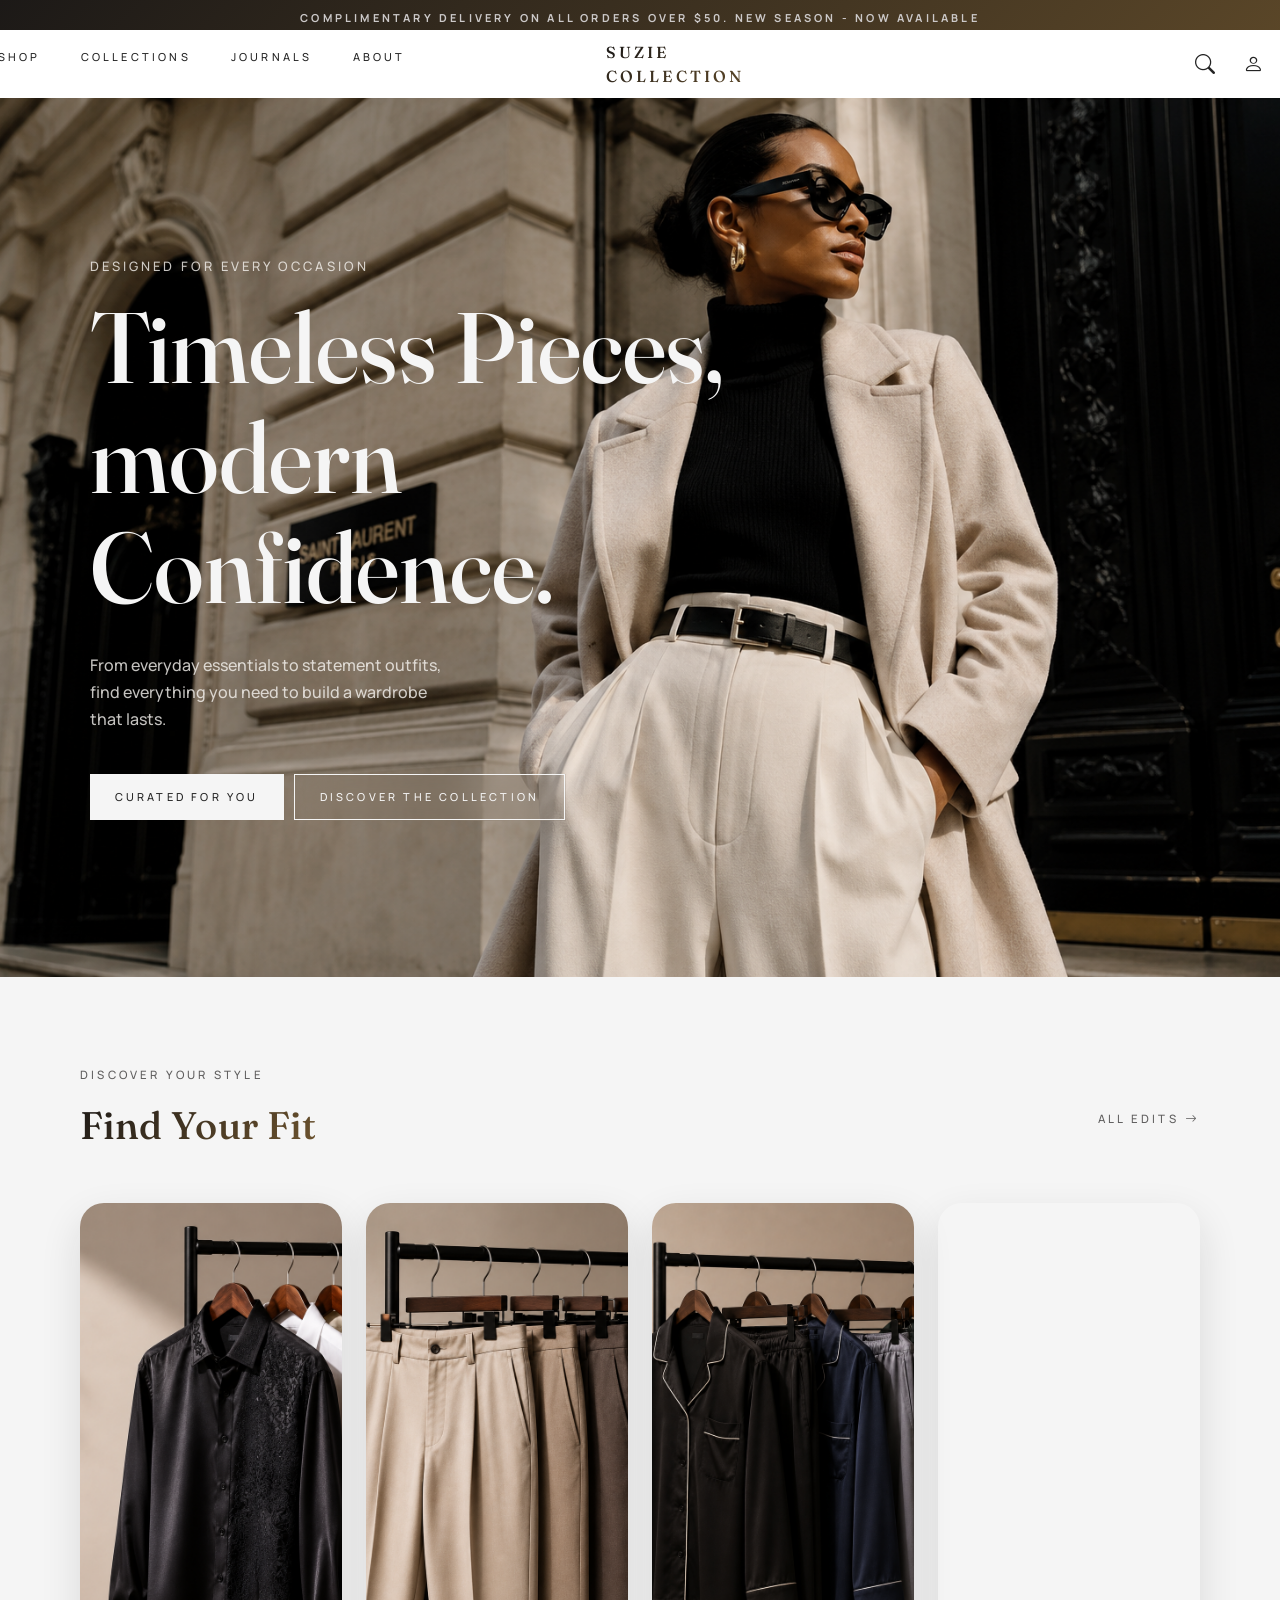
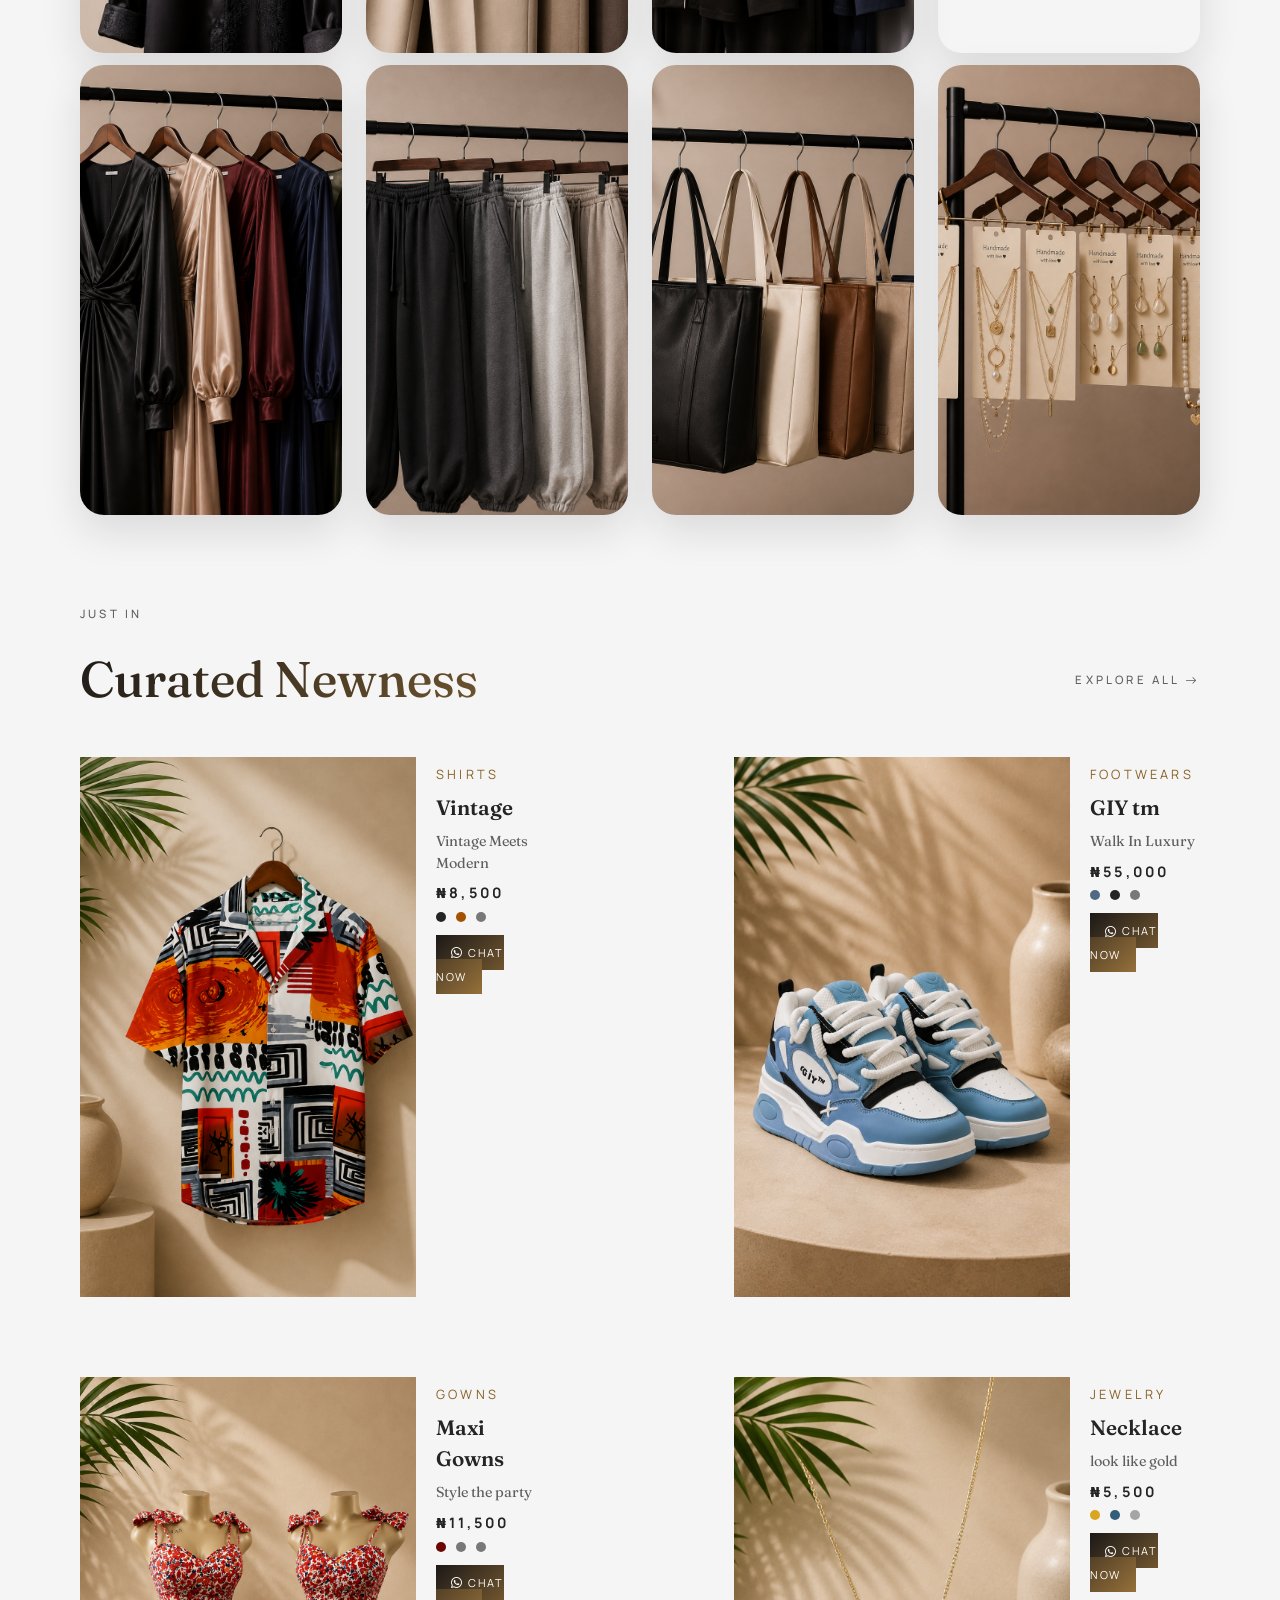
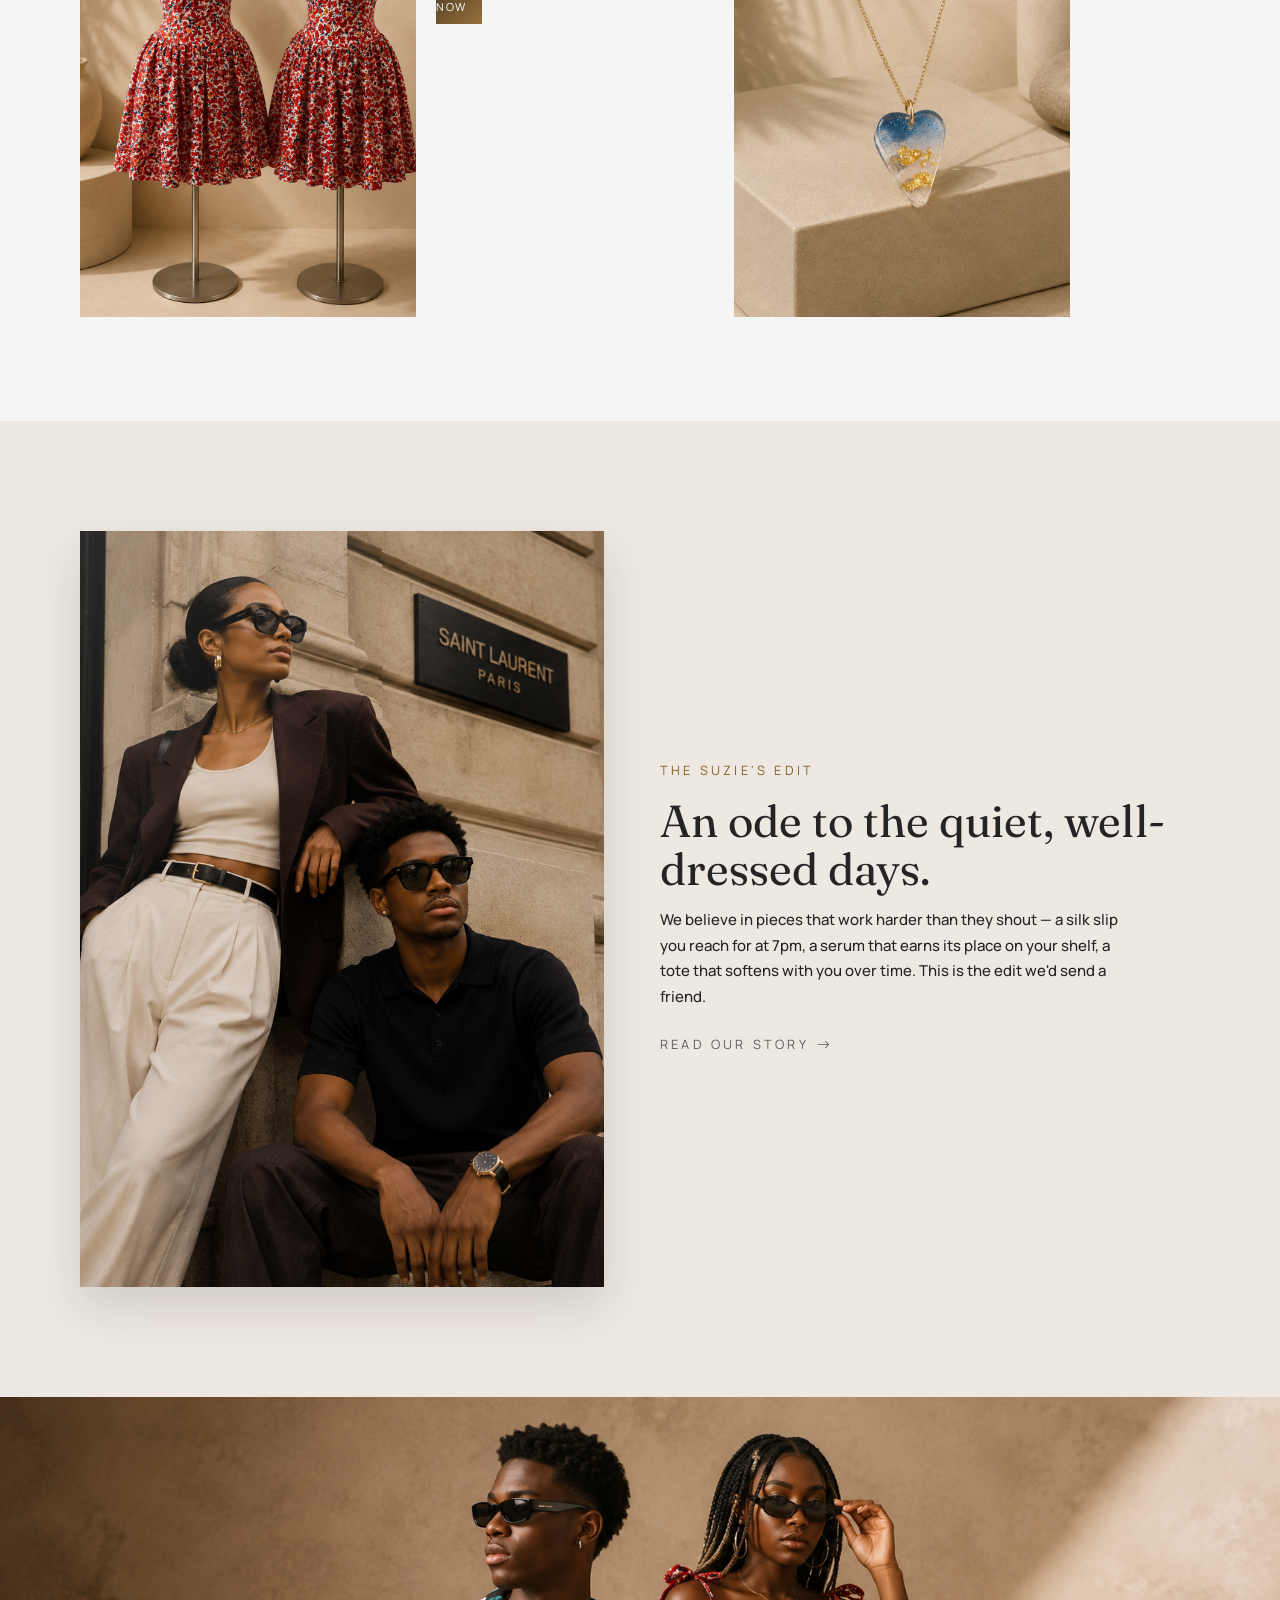
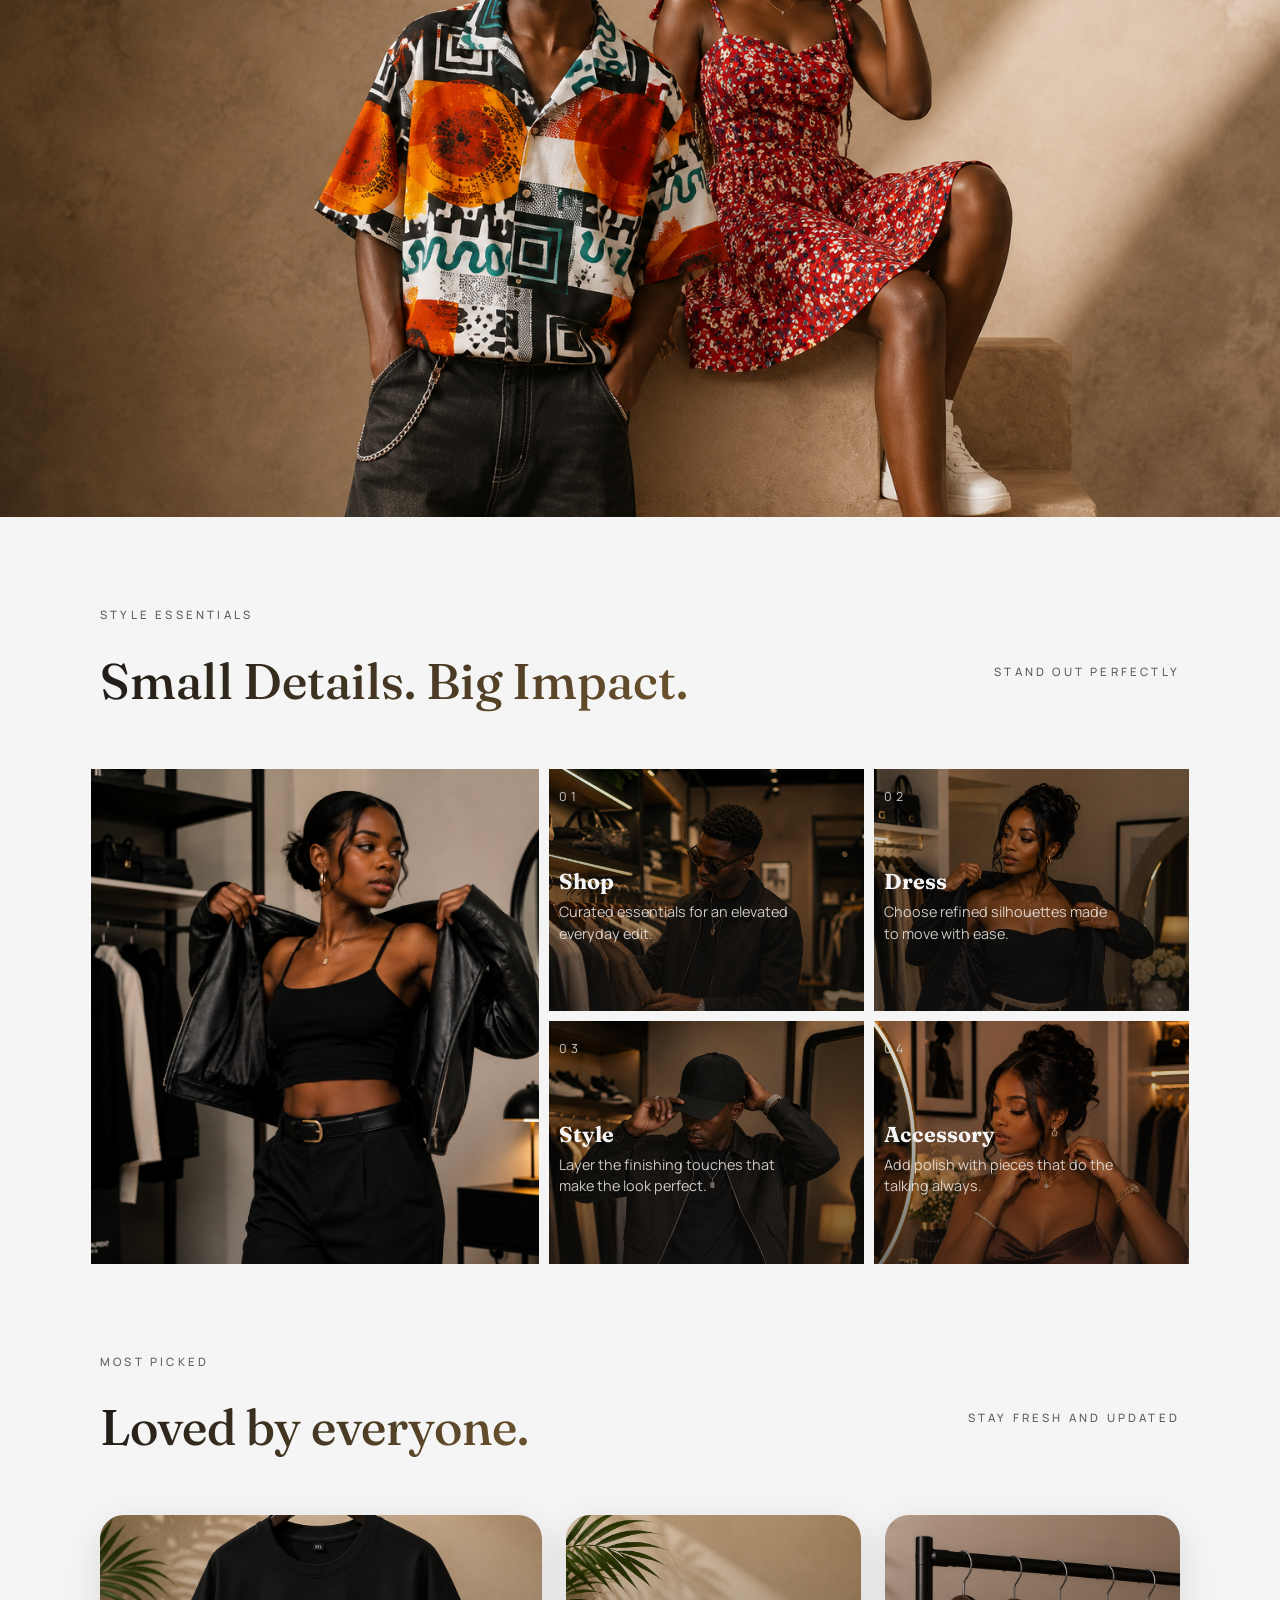
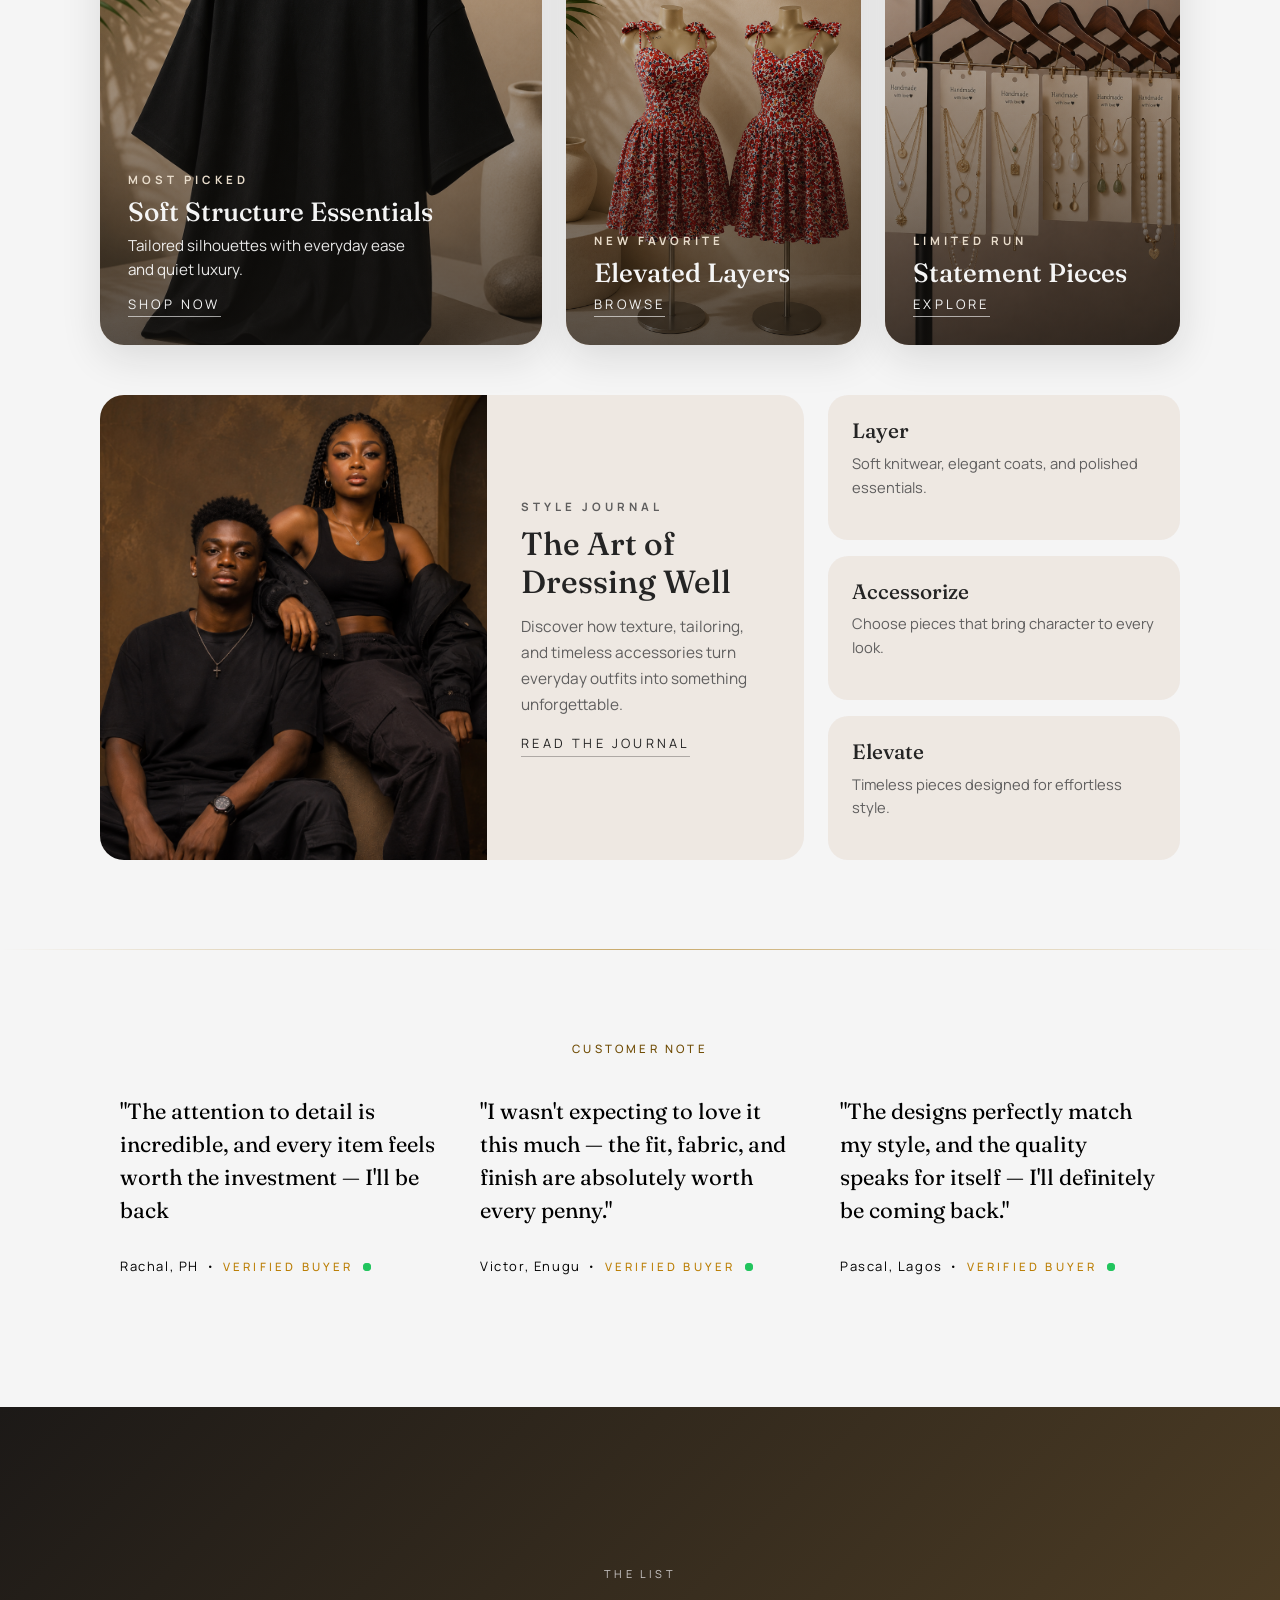
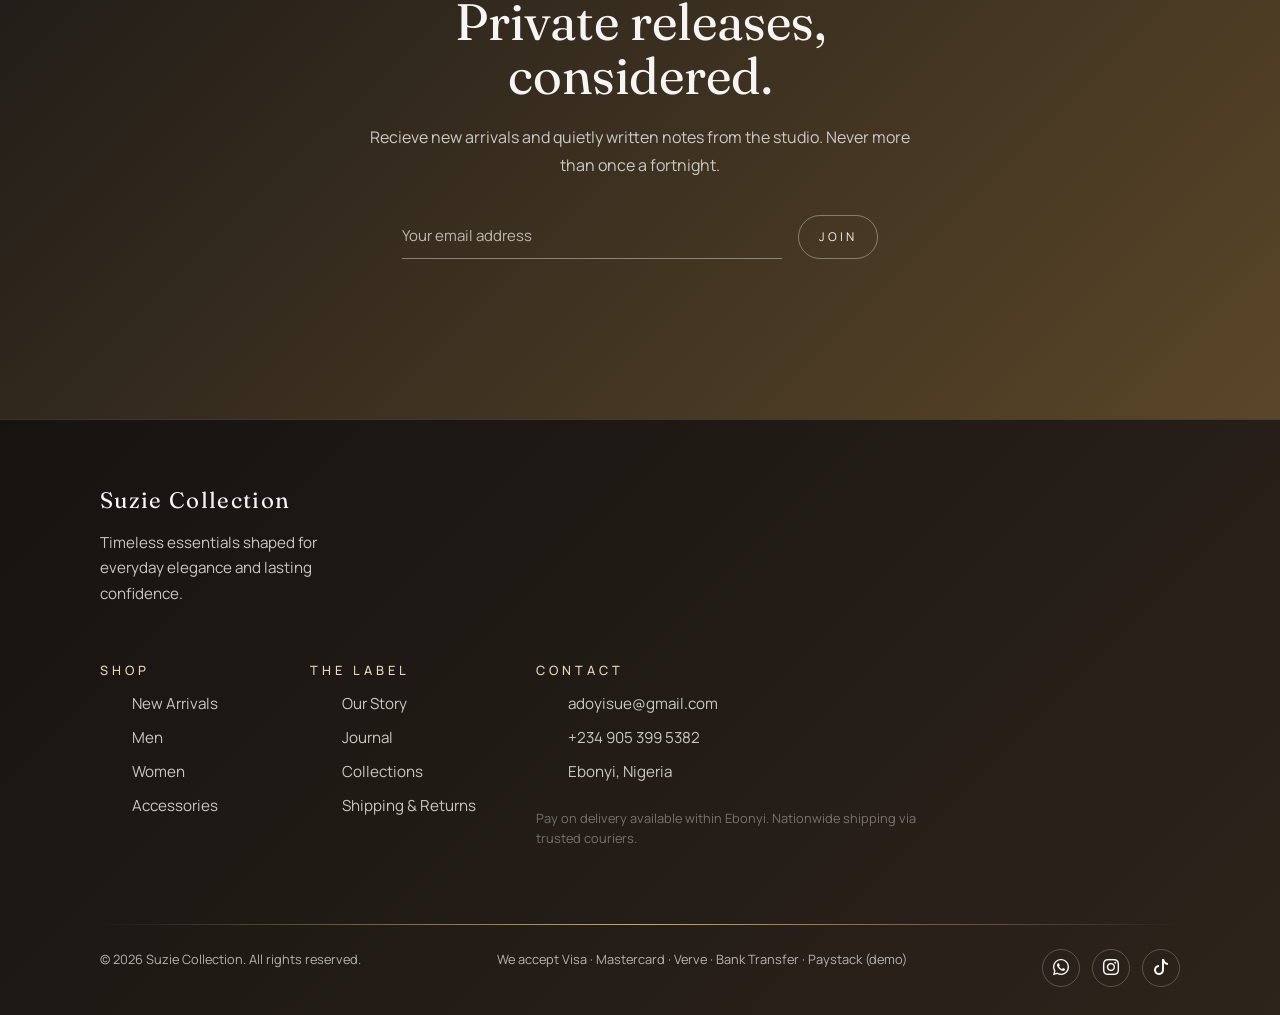
==== index.html @ d8c45879 "Home page" ====
<!DOCTYPE html>
<html lang="en">

<head>
    <meta charset="UTF-8">
    <meta name="theme-color" content="#413421">
    <meta name="viewport" content="width=device-width, initial-scale=1.0">
    <title>Document</title>

    <!-- Bootstrap 5 CSS -->
    <link href="https://cdn.jsdelivr.net/npm/bootstrap@5.3.8/dist/css/bootstrap.min.css" rel="stylesheet" />

    <!-- Google Fonts Manrope-->
    <link
        href="https://fonts.googleapis.com/css2?family=Manrope:wght@200..800&family=Playfair+Display:wght@400..900&display=swap"
        rel="stylesheet">


    <!-- Google Fonts Playfair Display-->
    <link href="https://fonts.googleapis.com/css2?family=Playfair+Display:wght@400;500;600;700;800;900&display=swap"
        rel="stylesheet">


    <!-- Google Fonts Fraunces-->
    <link href="https://fonts.googleapis.com/css2?family=Fraunces:opsz,wght@9..144,100..900&display=swap"
        rel="stylesheet">


    <!-- Bootstrap Icons -->
    <link rel="stylesheet" href="https://cdn.jsdelivr.net/npm/bootstrap-icons@1.13.1/font/bootstrap-icons.min.css">

    <!-- CSS Stylesheet -->
    <link rel="stylesheet" href="comeback/css/style.css">
</head>

<body>

    <!-- Preheader Section -->

    <div class="pre-header">
        <p>
            Complimentary Delivery on all orders over $50. New Season - Now available
        </p>

        <div>
            Complimentary Delivery on all orders.
        </div>
    </div>


    <!-- Header Section -->


    <header class="header">

        <div class="menu-bar" data-bs-toggle="offcanvas" data-bs-target="#menu">
            <i class="bi bi-list" id="menu-icon"></i>
        </div>

        <ul>
            <li><a href="#"> Shop </a></li>
            <li><a href="#">Collections</a></li>
            <li><a href="#">Journals</a></li>
            <li><a href="#" class="about">About</a></li>
        </ul>

        <div class="logo">
            <a href="#" class="logo-link">
                Suzie Collection
            </a>
        </div>

        <div class="icon-header">
            <a href="#"><i class="bi bi-search"></i></a>
            <a href="#"><i class="bi bi-person"></i></a>
            <a href="#"><i class="bi bi-cart"></i></a>
        </div>
    </header>




    <!-- Main Section -->
    <main>

        <div class="scroll-top-btn" id="scroll-top-btn">
            <div class="scroll-top-icon">
                <i class="bi bi-chevron-up"></i>
            </div>
        </div>

        <div class="hero-texts">
            <p class="hero-texts-1">
                DESIGNED FOR EVERY OCCASION
            </p>

            <p class="hero-texts-2">
                Timeless Pieces, modern Confidence.
            </p>

            <p class="hero-texts-3">
                From everyday essentials to statement outfits, find everything you need to build a wardrobe that lasts.
            </p>

            <div class="hero-button-container">
                <a href="#" target="_blank">
                    <button class="hero-texts-btn">
                        Curated for You
                    </button>
                </a>

                <a href="#" target="_blank">
                    <button class="hero-texts-btn2">
                        Discover the Collection
                    </button>
                </a>
            </div>

        </div>

    </main>



    <!-- Category container -->

    <div class="category-container">



        <div class="category-section">
            <div class="category-subhead">
                Discover Your Style
            </div>

            <div class="category-head-container">
                <div class="category-first-heading">
                    Find Your Fit
                </div>

                <div class="category-second-heading">
                    <a href="#">
                        All Edits <i class="bi bi-arrow-right"></i>
                    </a>
                </div>
            </div>
        </div>



        <!-- Product Container 1 -->


        <div class="product-container">
            <div class="product-card">
                <div class="img-wrapper">
                    <div class="product-image">

                    </div>
                </div>

                <div class="text-overlay">
                    <div class="product-title">
                        Shirts
                    </div>

                    <div class="product-subtitle">
                        Designed to leave a lasting impression
                    </div>
                </div>
            </div>

            <div class="product-card2">
                <div class="img-wrapper2">
                    <div class="product-image2">

                    </div>
                </div>

                <div class="text-overlay">
                    <div class="product-title">
                        Trousers
                    </div>

                    <div class="product-subtitle">
                        Elevate your everyday style
                    </div>
                </div>
            </div>


            <div class="product-card3">
                <div class="img-wrapper3">
                    <div class="product-image3">

                    </div>
                </div>

                <div class="text-overlay">
                    <div class="product-title">
                        Night wear
                    </div>

                    <div class="product-subtitle">
                        Making your nights stylish
                    </div>
                </div>
            </div>

            <div class="product-card4">
                <div class="img-wrapper4">
                    <div class="product-image4">

                    </div>
                </div>

                <div class="text-overlay">
                    <div class="product-title">
                        Baggy Jean
                    </div>

                    <div class="product-subtitle">
                        Street-Ready. Comfort-Driven
                    </div>
                </div>
            </div>
        </div>



        <!-- Product Container 2 -->

        <div class="product-container2">
            <div class="product-card-1">
                <div class="img-wrapper-1">
                    <div class="product-image-1">

                    </div>
                </div>

                <div class="text-overlay">
                    <div class="product-title">
                        Maxi Gowns
                    </div>

                    <div class="product-subtitle">
                        Party nonstop in style
                    </div>
                </div>
            </div>

            <div class="product-card-2">
                <div class="img-wrapper-2">
                    <div class="product-image-2">

                    </div>
                </div>

                <div class="text-overlay">
                    <div class="product-title">
                        Jogger Wears
                    </div>

                    <div class="product-subtitle">
                        Step out feeling elevated
                    </div>
                </div>
            </div>


            <div class="product-card-3">
                <div class="img-wrapper-3">
                    <div class="product-image-3">

                    </div>
                </div>

                <div class="text-overlay">
                    <div class="product-title">
                        Tote Bags
                    </div>

                    <div class="product-subtitle">
                        Carry your style with you
                    </div>
                </div>
            </div>


            <div class="product-card-4">
                <div class="img-wrapper-4">
                    <div class="product-image-4">

                    </div>
                </div>

                <div class="text-overlay">
                    <div class="product-title">
                        Jewelry
                    </div>

                    <div class="product-subtitle">
                        Add a touch of elegance to your look
                    </div>
                </div>
            </div>
        </div>

    </div>



    <!-- New Arrivals Container -->

    <div class="new-arrivals-container">


        <div class="new-arrivals-section">
            <div class="new-arrivals-subhead">
                Just In
            </div>

            <div class="new-arrivals-head-container">
                <div class="new-arrivals-first-heading">
                    Curated Newness
                </div>

                <div class="new-arrivals-second-heading">
                    <a href="#">
                        Explore All <i class="bi bi-arrow-right"></i>
                    </a>
                </div>
            </div>
        </div>


        <div class="recently-added-container">

            <!-- First Recent Card -->

            <div class="recently-added-card">
                <div class="recently-added-wrapper">
                    <div class="recently-added-image">

                    </div>
                </div>

                <div class="text-overlay">
                    <div class="product-title">
                        New
                    </div>
                </div>
            </div>

            <div class="recently-added-info">
                <div class="recently-added-product-subtitle">
                    Shirts
                </div>
                <div class="recently-added-product-title">
                    Vintage
                </div>
                <div class="recently-added-product-title-description">
                    Vintage Meets Modern
                </div>
                <div class="recently-added-price">
                    ₦8,500
                </div>
                <div class="recently-added-colors">
                    <div class="color-1"></div>
                    <div class="color-2"></div>
                    <div class="color-3"></div>
                </div>
                <div class="recently-added-chat-btn">
                    <a href="#">
                        <i class="bi bi-whatsapp" style="margin-right: 1px;"></i> Chat Now
                    </a>
                </div>
            </div>


            <!-- Second Recent Card -->

            <div class="recently-added-card-2">
                <div class="recently-added-wrapper-2">
                    <div class="recently-added-image-2">

                    </div>
                </div>

                <div class="text-overlay">
                    <div class="product-title">
                        New
                    </div>
                </div>
            </div>

            <div class="recently-added-info">
                <div class="recently-added-product-subtitle">
                    Footwears
                </div>
                <div class="recently-added-product-title">
                    GIY tm
                </div>
                <div class="recently-added-product-title-description">
                    Walk In Luxury
                </div>
                <div class="recently-added-price">
                    ₦55,000
                </div>
                <div class="recently-added-colors">
                    <div class="color-4"></div>
                    <div class="color-5"></div>
                    <div class="color-6"></div>
                </div>
                <div class="recently-added-chat-btn">
                    <a href="#">
                        <i class="bi bi-whatsapp" style="margin-right: 1px;"></i> Chat Now
                    </a>
                </div>
            </div>
        </div>


        <!-- Third Recent Card -->

        <div class="recently-added-container">
            <div class="recently-added-card-3">
                <div class="recently-added-wrapper-3">
                    <div class="recently-added-image-3">

                    </div>
                </div>

                <div class="text-overlay">
                    <div class="product-title">
                        New
                    </div>
                </div>
            </div>

            <div class="recently-added-info">
                <div class="recently-added-product-subtitle">
                    Gowns
                </div>
                <div class="recently-added-product-title">
                    Maxi Gowns
                </div>
                <div class="recently-added-product-title-description">
                    Style the party
                </div>
                <div class="recently-added-price">
                    ₦11,500
                </div>
                <div class="recently-added-colors">
                    <div class="color-7"></div>
                    <div class="color-8"></div>
                    <div class="color-9"></div>
                </div>
                <div class="recently-added-chat-btn">
                    <a href="#">
                        <i class="bi bi-whatsapp" style="margin-right: 1px;"></i> Chat Now
                    </a>
                </div>
            </div>


            <!-- Fourth added Card -->

            <div class="recently-added-card-4">
                <div class="recently-added-wrapper-4">
                    <div class="recently-added-image-4">

                    </div>
                </div>

                <div class="text-overlay">
                    <div class="product-title">
                        New
                    </div>
                </div>
            </div>

            <div class="recently-added-info">
                <div class="recently-added-product-subtitle">
                    Jewelry
                </div>
                <div class="recently-added-product-title">
                    Necklace
                </div>
                <div class="recently-added-product-title-description">
                    look like gold
                </div>
                <div class="recently-added-price">
                    ₦5,500
                </div>
                <div class="recently-added-colors">
                    <div class="color-10"></div>
                    <div class="color-11"></div>
                    <div class="color-12"></div>
                </div>
                <div class="recently-added-chat-btn">
                    <a href="#">
                        <i class="bi bi-whatsapp" style="margin-right: 1px;"></i> Chat Now
                    </a>
                </div>
            </div>
        </div>




        <!-- About US CONTAINER -->

        <div class="about-us-container">
            <div class="about-us-section">
                <div class="about-us-image">

                </div>

                <div class="about-us-details">
                    <div class="about-us-subhead">
                        The Suzie's edit
                    </div>
                    <div class="about-us-head">
                        An ode to the quiet, well-dressed days.
                    </div>
                    <div class="about-us-subtitle">
                        We believe in pieces that work harder than they shout — a silk slip you reach for at 7pm, a
                        serum that earns its place on your shelf, a tote that softens with you over time. This is the
                        edit we'd send a friend.
                    </div>
                    <div class="read-story">
                        Read Our Story <i class="bi bi-arrow-right"></i>
                    </div>
                </div>
            </div>
        </div>



        <!-- Whole image background Section -->

        <div class="image-background-container">
            <div class="image-background">

            </div>
        </div>



        <!-- Rituals Section -->



        <div class="rituals-container">
            <div class="rituals-section">
                <div class="rituals-subhead">
                    Style Essentials
                </div>

                <div class="rituals-head-container">
                    <div class="rituals-first-heading">
                        Small Details. Big Impact.
                    </div>

                    <div class="rituals-second-heading">
                        <div>
                            Stand out perfectly
                        </div>
                    </div>
                </div>
            </div>
        </div>



        <!-- Procedures Container -->


        <div class="procedures-container">
            <div class="rituals-image">

            </div>


            <div class="rituals-image-container2">

                <div class="rituals-image-1">
                    <div class="rituals-text-overlay">
                        <div class="rituals-text-block">
                            <div class="rituals-number">
                                01
                            </div>

                            <div class="rituals-text">
                                Shop
                            </div>

                            <div class="rituals-description">
                                Curated essentials for an elevated everyday edit.
                            </div>
                        </div>
                    </div>
                </div>

                <div class="rituals-image-2">
                    <div class="rituals-text-overlay">
                        <div class="rituals-text-block">
                            <div class="rituals-number">
                                02
                            </div>

                            <div class="rituals-text">
                                Dress
                            </div>

                            <div class="rituals-description">
                                Choose refined silhouettes made to move with ease.
                            </div>
                        </div>
                    </div>
                </div>

                <div class="rituals-image-3">
                    <div class="rituals-text-overlay">
                        <div class="rituals-text-block">
                            <div class="rituals-number">
                                03
                            </div>

                            <div class="rituals-text">
                                Style
                            </div>

                            <div class="rituals-description">
                                Layer the finishing touches that make the look perfect.
                            </div>
                        </div>
                    </div>
                </div>

                <div class="rituals-image-4">
                    <div class="rituals-text-overlay">
                        <div class="rituals-text-block">
                            <div class="rituals-number">
                                04
                            </div>

                            <div class="rituals-text">
                                Accessory
                            </div>

                            <div class="rituals-description">
                                Add polish with pieces that do the talking always.
                            </div>
                        </div>
                    </div>
                </div>
            </div>

        </div>




        <!-- Most loved picks -->


        <div class="most-loved-container">
            <div class="most-loved-section">
                <div class="most-loved-subhead">
                    Most Picked
                </div>

                <div class="most-loved-head-container">
                    <div class="most-loved-first-heading">
                        Loved by everyone.
                    </div>

                    <div class="most-loved-second-heading">
                        <div>
                            Stay fresh and updated
                        </div>
                    </div>
                </div>
            </div>
        </div>



        <!-- Most picked overall -->

        <div class="most-picked-overall">
            <article class="most-picked-card most-picked-card--featured">
                <div class="most-picked-image-wrapper">
                    <div class="most-picked-image most-picked-image-1"></div>
                    <div class="most-picked-overlay">
                        <div class="most-picked-badge">Most Picked</div>
                        <h3>Soft Structure Essentials</h3>
                        <p>Tailored silhouettes with everyday ease and quiet luxury.</p>
                        <a href="#">Shop now</a>
                    </div>
                </div>
            </article>

            <article class="most-picked-card">
                <div class="most-picked-image-wrapper">
                    <div class="most-picked-image most-picked-image-2"></div>
                    <div class="most-picked-overlay">
                        <div class="most-picked-badge">New Favorite</div>
                        <h3>Elevated Layers</h3>
                        <a href="#">Browse</a>
                    </div>
                </div>
            </article>

            <article class="most-picked-card">
                <div class="most-picked-image-wrapper">
                    <div class="most-picked-image most-picked-image-3"></div>
                    <div class="most-picked-overlay">
                        <div class="most-picked-badge">Limited Run</div>
                        <h3>Statement Pieces</h3>
                        <a href="#">Explore</a>
                    </div>
                </div>
            </article>
        </div>




        <!-- Editorial Journal Section -->


        <section class="editorial-section">
            <div class="editorial-main-card">
                <div class="editorial-image"></div>
                <div class="editorial-content">
                    <div class="editorial-label">Style Journal</div>
                    <h2>The Art of Dressing Well</h2>
                    <p>Discover how texture, tailoring, and timeless accessories turn everyday outfits into something
                        unforgettable.</p>
                    <a href="#">Read the journal</a>
                </div>
            </div>

            <div class="editorial-side-cards">
                <article class="editorial-mini-card">
                    <h3>Layer</h3>
                    <p>Soft knitwear, elegant coats, and polished essentials.</p>
                </article>
                <article class="editorial-mini-card">
                    <h3>Accessorize</h3>
                    <p>Choose pieces that bring character to every look.</p>
                </article>
                <article class="editorial-mini-card">
                    <h3>Elevate</h3>
                    <p>Timeless pieces designed for effortless style.</p>
                </article>
            </div>
        </section>


        <div class="line"></div>



        <!-- Customers notes section -->


        <section class="customers-note">
            <div class="customers-note-heading">
                Customer Note
            </div>
        </section>

        <section class="reviews">
            <div class="customer-review">
                "The attention to detail is incredible, and every item feels worth the investment — I'll be back

                <span class="customer-name">
                    Rachal, PH <i class="bi bi-dot"></i>
                    <div class="verified-buyer">Verified Buyer</div>
                    <div class="verified-pulse"></div>
                </span>
            </div>

            <div class="customer-review">
                "I wasn't expecting to love it this much — the fit, fabric, and finish are absolutely worth every
                penny."

                <span class="customer-name">
                    Victor, Enugu <i class="bi bi-dot"></i>
                    <div class="verified-buyer">Verified Buyer</div>
                    <div class="verified-pulse"></div>
                </span>
            </div>

            <div class="customer-review">
                "The designs perfectly match my style, and the quality speaks for itself — I'll definitely be coming
                back."

                <span class="customer-name">
                    Pascal, Lagos <i class="bi bi-dot"></i>
                    <div class="verified-buyer">Verified Buyer</div>
                    <div class="verified-pulse"></div>
                </span>
            </div>

        </section>



        <!-- Email subscription section -->


        <section class="email-subscription-container">
            <div class="email-subscription-content">
                <div class="email-subhead">
                    The List
                </div>

                <div class="email-head">
                    Private releases, considered.
                </div>

                <div class="email-detail">
                    Recieve new arrivals and quietly written notes from the studio. Never more <br>than once a
                    fortnight.
                </div>

                <form>
                    <div class="email-input">
                        <input type="email" class="email-input-box" placeholder="Your email address" required>
                    </div>
                    <button class="submit-btn">
                        <a href="mailto:adoyicollins35@gmail.com" class="submit-link">
                            Join
                        </a>
                    </button>
                </form>
            </div>
        </section>



        <!-- Footer Section -->








        <footer class="footer">

            <div class="footer-top">
                <div class="footer-brand">
                    <a href="#" class="footer-logo">Suzie Collection</a>
                    <p>Timeless essentials shaped for everyday elegance and lasting confidence.</p>
                </div>

                <div class="footer-links">
                    <div class="footer-column">
                        <h4>Shop</h4>
                        <ul>
                            <li><a href="#">New Arrivals</a></li>
                            <li><a href="#">Men</a></li>
                            <li><a href="#">Women</a></li>
                            <li><a href="#">Accessories</a></li>
                        </ul>
                    </div>

                    <div class="footer-column">
                        <h4>The Label</h4>
                        <ul>
                            <li><a href="#">Our Story</a></li>
                            <li><a href="#">Journal</a></li>
                            <li><a href="#">Collections</a></li>
                            <li><a href="#">Shipping &amp; Returns</a></li>
                        </ul>
                    </div>

                    <div class="footer-column">
                        <h4>Contact</h4>
                        <ul>
                            <li><a href="mailto:adoyisue@gmail.com">adoyisue@gmail.com</a></li>
                            <li><a href="sms:+2349053995382?body=Hello%20there">+234 905 399 5382</a></li>
                            <li><a href="#">Ebonyi, Nigeria</a></li>
                        </ul>

                        <p>Pay on delivery available within Ebonyi. Nationwide shipping via trusted couriers.</p>
                    </div>
                </div>
            </div>

            <div class="line2"></div>




            <div class="footer-bottom">
                <p>© 2026 Suzie Collection. All rights reserved.</p>
                <p>We accept Visa · Mastercard · Verve · Bank Transfer · Paystack (demo)</p>
                <div class="footer-socials">
                    <a href="#" aria-label="WhatsApp"><i class="bi bi-whatsapp"></i></a>
                    <a href="#" aria-label="Instagram"><i class="bi bi-instagram"></i></a>
                    <a href="#" aria-label="Pinterest"><i class="bi bi-tiktok"></i></a>
                </div>
            </div>
        </footer>



        <!-- Navigation Bar -->


        <div class="offcanvas offcanvas-start " id="menu">
            <div class="offcanvas-header">
                <div class="offcanvas-title">
                    Suzie Collection
                </div>
                <button class="offcanvas-close" type="button" data-bs-dismiss="offcanvas" aria-label="Close navigation">
                    <i class="bi bi-chevron-left"></i>
                </button>
            </div>

            <div class="offcanvas-body">
                <div class="nav-1" id="nav-1">
                    <a href="#">
                        <i class="bi bi-bag"></i>
                        <span>Shop</span>
                    </a>
                </div>

                <div class="nav-1">
                    <a href="#">
                        <i class="bi bi-grid"></i>
                        <span>Collections</span>
                    </a>
                </div>

                <div class="nav-1">
                    <a href="#">
                        <i class="bi bi-journal-text"></i>
                        <span>Journals</span>
                    </a>
                </div>

                <div class="nav-1">
                    <a href="#">
                        <i class="bi bi-info-circle"></i>
                        <span>About</span>
                    </a>
                </div>

                <div class="nav-1">
                    <a href="#">
                        <i class="bi bi-whatsapp"></i>
                        <span>Chat</span>
                        <div class="verified-pulse"></div>
                    </a>
                </div>

                <div class="nav-1">
                    <a href="#">
                        <i class="bi bi-truck"></i>
                        <span>Shipping & Returns</span>
                    </a>
                </div>

                <div class="nav-1">
                    <a href="#">
                        <i class="bi bi-cash-stack"></i>
                        <span>Payment on Delivery</span>
                    </a>
                </div>

                <div class="nav-1">
                    <a href="#">
                        <i class="bi bi-envelope"></i>
                        <span>Contact</span>
                    </a>
                </div>
                

                 <!-- <div class="second-body">
                    <div class="nav-2">
                        <a href="#" class="me-3">
                            Shipping Returns
                        </a>
                    </div>

                    <div class="nav-2">
                        <a href="#" class="me-3">
                           Payment on Delivery
                        </a>
                    </div>

                    <div class="nav-2">
                        <a href="#" class="me-3">
                            Contact
                        </a>
                    </div>
                </div> -->


               
            </div>

            
        </div>







        <script src="https://cdn.jsdelivr.net/npm/bootstrap@5.3.8/dist/js/bootstrap.bundle.min.js"></script>

        <script src="index.js"></script>
</body>

</html>
---- comeback/css/style.css ----
* {
  -webkit-box-sizing: border-box;
          box-sizing: border-box;
  margin: 0;
  padding: 0;
}

html {
  scroll-behavior: smooth;
  scrollbar-width: thin;
  scrollbar-color: rgba(145, 111, 60, 0.6) rgba(245, 245, 245, 0.9);
}

body {
  background-color: whitesmoke;
  scrollbar-width: thin;
  scrollbar-color: rgba(145, 111, 60, 0.6) rgba(245, 245, 245, 0.9);
}

::-webkit-scrollbar {
  width: 10px;
}

::-webkit-scrollbar-track {
  background: rgba(245, 245, 245, 0.9);
}

::-webkit-scrollbar-thumb {
  background: -webkit-gradient(linear, left top, left bottom, from(rgba(145, 111, 60, 0.75)), to(rgba(92, 69, 34, 0.9)));
  background: linear-gradient(180deg, rgba(145, 111, 60, 0.75), rgba(92, 69, 34, 0.9));
  border-radius: 999px;
  border: 2px solid rgba(245, 245, 245, 0.9);
}

::-webkit-scrollbar-thumb:hover {
  background: -webkit-gradient(linear, left top, left bottom, from(rgba(123, 94, 50, 0.9)), to(rgb(73, 52, 24)));
  background: linear-gradient(180deg, rgba(123, 94, 50, 0.9), rgb(73, 52, 24));
}

.pre-header p {
  color: rgb(204, 201, 201);
  font-family: "Manrope", ui-sans-serif, system-ui, sans-serif;
  text-align: center;
  text-transform: uppercase;
  letter-spacing: 0.2rem;
  font-size: 11px;
  background: linear-gradient(135deg, #1C1917 0%, #5a4628 100%);
  top: 0;
  padding: 10px 0px;
  font-weight: 700;
  overflow: hidden;
  -webkit-transition: all 0.5s ease;
  transition: all 0.5s ease;
}

header {
  display: -webkit-box;
  display: -ms-flexbox;
  display: flex;
  -webkit-box-pack: center;
      -ms-flex-pack: center;
          justify-content: center;
  -webkit-box-align: center;
      -ms-flex-align: center;
          align-items: center;
  gap: 200px;
  padding: 10px 0px;
  position: fixed;
  top: 35px;
  width: 100%;
  z-index: 1000;
  background: whitesmoke;
}
header .menu-bar {
  display: none;
}
header ul {
  display: -webkit-box;
  display: -ms-flexbox;
  display: flex;
  -webkit-box-pack: center;
      -ms-flex-pack: center;
          justify-content: center;
  -webkit-box-align: center;
      -ms-flex-align: center;
          align-items: center;
  gap: 40px;
}
header li {
  list-style: none;
}
header a {
  color: rgb(36, 36, 36);
  text-decoration: none;
  text-transform: uppercase;
  font-weight: 500;
  font-size: 11px;
  font-family: "Manrope", ui-sans-serif, system-ui, sans-serif;
  letter-spacing: 0.2rem;
}
header a .about {
  margin-right: 20px;
}
header .logo {
  font-family: Fraunces, ui-serif, Georgia, serif;
  font-weight: 700;
  color: rgb(36, 36, 36);
}
header .logo .logo-link {
  font-family: Fraunces, ui-serif, Georgia, serif;
  text-decoration: none;
  background: linear-gradient(135deg, #1C1917 0%, #5a4628 100%);
  -webkit-background-clip: text;
          background-clip: text;
  color: transparent;
  font-size: 16px;
  margin-right: 250px;
}
header .icon-header {
  display: -webkit-box;
  display: -ms-flexbox;
  display: flex;
  -webkit-box-pack: center;
      -ms-flex-pack: center;
          justify-content: center;
  -webkit-box-align: center;
      -ms-flex-align: center;
          align-items: center;
  gap: 25px;
}
header .icon-header a {
  color: rgb(36, 36, 36);
  text-decoration: none;
  font-size: 20px;
}

main {
  background: url("../../images/hero-img.png") center/cover no-repeat;
  min-height: 100vh;
  width: 100%;
  -webkit-transition: all 0.7s ease;
  transition: all 0.7s ease;
  position: relative;
}
main:hover {
  background: url("../../images/hero-img2.png") center/cover no-repeat;
  min-height: 100vh;
  width: 100%;
  position: relative;
}
main .scroll-top-btn {
  position: fixed;
  bottom: 2%;
  right: 2%;
  z-index: 100;
  background: rgba(65, 52, 33, 0.7);
  color: whitesmoke;
  backdrop-filter: blur(20px);
  cursor: pointer;
  width: 60px;
  height: 60px;
  border-radius: 50%;
  display: -webkit-box;
  display: -ms-flexbox;
  display: flex;
  -webkit-box-pack: center;
      -ms-flex-pack: center;
          justify-content: center;
  -webkit-box-align: center;
      -ms-flex-align: center;
          align-items: center;
  opacity: 0;
  -webkit-box-shadow: 0 2px 8px rgba(0, 0, 0, 0.08);
          box-shadow: 0 2px 8px rgba(0, 0, 0, 0.08);
  -webkit-transition: all 0.5s ease;
  transition: all 0.5s ease;
}
main .scroll-top-btn .scroll-top-icon {
  color: whitesmoke;
  display: -webkit-box;
  display: -ms-flexbox;
  display: flex;
  -webkit-box-pack: center;
      -ms-flex-pack: center;
          justify-content: center;
  -webkit-box-align: center;
      -ms-flex-align: center;
          align-items: center;
  font-size: 25px;
}
main .scroll-top-btn:hover {
  background: rgba(65, 52, 33, 0.9);
}
main .scroll-top-btn.visible {
  opacity: 1;
  -webkit-transform: translateY(-50%);
          transform: translateY(-50%);
}
main .hero-texts {
  position: absolute;
  top: 20%;
  left: 7%;
}
main .hero-texts .hero-texts-1 {
  font-family: "Manrope", ui-sans-serif, system-ui, sans-serif;
  letter-spacing: 0.19rem;
  color: rgba(245, 243, 239, 0.8);
  font-weight: 500;
  font-size: 13px;
}
main .hero-texts .hero-texts-2 {
  color: whitesmoke;
  font-family: Fraunces, ui-serif, Georgia, serif;
  font-weight: 500;
  font-size: 100px;
  width: 60%;
  line-height: 1.1;
}
main .hero-texts .hero-texts-3 {
  color: rgba(245, 243, 239, 0.8);
  font-weight: 500;
  font-size: 16px;
  margin-top: 30px;
  font-family: "Manrope", ui-sans-serif, system-ui, sans-serif;
  width: 30%;
  line-height: 1.7;
}
main .hero-texts .hero-button-container {
  margin-top: 40px;
  display: -webkit-box;
  display: -ms-flexbox;
  display: flex;
  gap: 10px;
}
main .hero-texts .hero-button-container .hero-texts-btn, main .hero-texts .hero-button-container .hero-texts-btn2 {
  background-color: whitesmoke;
  color: rgb(36, 36, 36);
  padding: 15px 25px;
  text-decoration: none;
  text-transform: uppercase;
  font-family: "Manrope", ui-sans-serif, system-ui, sans-serif;
  font-weight: 500;
  letter-spacing: 0.2rem;
  font-size: 11px;
  border: none;
}
main .hero-texts .hero-button-container .hero-texts-btn:hover, main .hero-texts .hero-button-container .hero-texts-btn2:hover {
  background-color: rgb(204, 201, 201);
  color: rgb(36, 36, 36);
  -webkit-transition: all 0.3s ease-in-out;
  transition: all 0.3s ease-in-out;
}
main .hero-texts .hero-button-container .hero-texts-btn2 {
  backdrop-filter: blur(20px);
  padding: 14px 25px;
  background-color: transparent;
  color: whitesmoke;
  border: 1px solid whitesmoke;
}

.category-container {
  margin-top: 7%;
}
.category-container .category-section {
  padding: 0 80px;
}
.category-container .category-section .category-subhead, .category-container .category-section .most-loved-container .most-loved-section .most-loved-head-container .most-loved-second-heading, .most-loved-container .most-loved-section .most-loved-head-container .category-container .category-section .most-loved-second-heading, .category-container .category-section .rituals-container .rituals-section .rituals-head-container .rituals-second-heading, .rituals-container .rituals-section .rituals-head-container .category-container .category-section .rituals-second-heading, .category-container .category-section .new-arrivals-container .new-arrivals-section .new-arrivals-head-container .new-arrivals-second-heading, .new-arrivals-container .new-arrivals-section .new-arrivals-head-container .category-container .category-section .new-arrivals-second-heading, .category-container .category-section .category-head-container .category-second-heading a, .category-container .category-section .category-head-container .category-second-heading {
  font-family: "Manrope", ui-sans-serif, system-ui, sans-serif;
  letter-spacing: 0.2rem;
  color: rgb(95, 94, 94);
  font-weight: 500;
  font-size: 11.5px;
  text-transform: uppercase;
  margin-bottom: 14px;
}
.category-container .category-section .category-head-container {
  display: -webkit-box;
  display: -ms-flexbox;
  display: flex;
  -webkit-box-pack: justify;
      -ms-flex-pack: justify;
          justify-content: space-between;
  -webkit-box-align: end;
      -ms-flex-align: end;
          align-items: flex-end;
  margin-bottom: 26px;
}
.category-container .category-section .category-head-container .category-first-heading {
  font-size: clamp(2rem, 3vw, 3.2rem);
  font-family: Fraunces, ui-serif, Georgia, serif;
  font-weight: 500;
  background: linear-gradient(135deg, #1C1917 0%, #6f552f 100%);
  -webkit-background-clip: text;
          background-clip: text;
  color: transparent;
  letter-spacing: 0.01em;
}
.category-container .category-section .category-head-container .category-second-heading a {
  text-decoration: none;
  display: -webkit-inline-box;
  display: -ms-inline-flexbox;
  display: inline-flex;
  -webkit-box-align: center;
      -ms-flex-align: center;
          align-items: center;
  gap: 6px;
  -webkit-transition: color 0.3s ease, -webkit-transform 0.3s ease;
  transition: color 0.3s ease, -webkit-transform 0.3s ease;
  transition: transform 0.3s ease, color 0.3s ease;
  transition: transform 0.3s ease, color 0.3s ease, -webkit-transform 0.3s ease;
}
.category-container .category-section .category-head-container .category-second-heading a:hover {
  color: #1C1917;
  -webkit-transform: translateX(4px);
          transform: translateX(4px);
}

.product-container, .product-container2 {
  padding: 22px 80px 0;
  display: grid;
  grid-template-columns: repeat(4, minmax(0, 1fr));
  gap: 24px;
  -webkit-box-align: stretch;
      -ms-flex-align: stretch;
          align-items: stretch;
}
.product-container .product-card, .product-container2 .product-card,
.product-container .product-card2,
.product-container2 .product-card2,
.product-container .product-card3,
.product-container2 .product-card3,
.product-container .product-card4,
.product-container2 .product-card4 {
  overflow: hidden;
  width: 100%;
  min-height: 360px;
  height: 50vh;
  position: relative;
  border-radius: 24px;
  -webkit-box-shadow: 0 16px 40px rgba(28, 25, 23, 0.12);
          box-shadow: 0 16px 40px rgba(28, 25, 23, 0.12);
  -webkit-transition: -webkit-transform 0.35s ease, -webkit-box-shadow 0.35s ease;
  transition: -webkit-transform 0.35s ease, -webkit-box-shadow 0.35s ease;
  transition: transform 0.35s ease, box-shadow 0.35s ease;
  transition: transform 0.35s ease, box-shadow 0.35s ease, -webkit-transform 0.35s ease, -webkit-box-shadow 0.35s ease;
}
.product-container .product-card:hover, .product-container2 .product-card:hover,
.product-container .product-card2:hover,
.product-container2 .product-card2:hover,
.product-container .product-card3:hover,
.product-container2 .product-card3:hover,
.product-container .product-card4:hover,
.product-container2 .product-card4:hover {
  -webkit-transform: translateY(-6px) scale(1.02);
          transform: translateY(-6px) scale(1.02);
  -webkit-box-shadow: 0 20px 50px rgba(28, 25, 23, 0.18);
          box-shadow: 0 20px 50px rgba(28, 25, 23, 0.18);
}
.product-container .img-wrapper, .product-container2 .img-wrapper,
.product-container .img-wrapper2,
.product-container2 .img-wrapper2,
.product-container .img-wrapper3,
.product-container2 .img-wrapper3,
.product-container .img-wrapper4,
.product-container2 .img-wrapper4 {
  overflow: hidden;
  height: 100%;
  width: 100%;
}
.product-container .product-image, .product-container2 .product-image,
.product-container .product-image2,
.product-container2 .product-image2,
.product-container .product-image3,
.product-container2 .product-image3,
.product-container .product-image4,
.product-container2 .product-image4 {
  overflow: hidden;
  -webkit-transition: -webkit-transform 0.5s ease;
  transition: -webkit-transform 0.5s ease;
  transition: transform 0.5s ease;
  transition: transform 0.5s ease, -webkit-transform 0.5s ease;
  height: 100%;
  width: 100%;
  -o-object-fit: cover;
     object-fit: cover;
  cursor: pointer;
  background: url("../../images/shirt category image.png") center/cover no-repeat;
}
.product-container .product-image2, .product-container2 .product-image2 {
  background: url("../../images/trousers category image.png") center/cover no-repeat;
}
.product-container .product-image3, .product-container2 .product-image3 {
  background: url("../../images/night wears image.png") center/cover no-repeat;
}
.product-container .product-image4, .product-container2 .product-image4 {
  background: url("../../images/baggy jeans image.png") center/cover no-repeat;
}
.product-container .product-card:hover .product-image, .product-container2 .product-card:hover .product-image,
.product-container .product-card2:hover .product-image2,
.product-container2 .product-card2:hover .product-image2,
.product-container .product-card3:hover .product-image3,
.product-container2 .product-card3:hover .product-image3,
.product-container .product-card4:hover .product-image4,
.product-container2 .product-card4:hover .product-image4 {
  -webkit-transform: scale(1.08);
          transform: scale(1.08);
}
.product-container .text-overlay, .product-container2 .text-overlay,
.product-container .product-card2 .text-overlay,
.product-container .product-card3 .text-overlay,
.product-container .product-card4 .text-overlay {
  inset: 0;
  position: absolute;
  display: -webkit-box;
  display: -ms-flexbox;
  display: flex;
  -webkit-box-align: center;
      -ms-flex-align: center;
          align-items: center;
  -webkit-box-pack: center;
      -ms-flex-pack: center;
          justify-content: center;
  -webkit-box-orient: vertical;
  -webkit-box-direction: normal;
      -ms-flex-direction: column;
          flex-direction: column;
  opacity: 0;
  -webkit-transition: opacity 0.3s ease;
  transition: opacity 0.3s ease;
  background: -webkit-gradient(linear, left top, left bottom, from(rgba(0, 0, 0, 0.08)), to(rgba(20, 18, 16, 0.72)));
  background: linear-gradient(180deg, rgba(0, 0, 0, 0.08) 0%, rgba(20, 18, 16, 0.72) 100%);
}
.product-container .product-card:hover .text-overlay, .product-container2 .product-card:hover .text-overlay {
  opacity: 1;
}
.product-container .product-card2:hover .text-overlay, .product-container2 .product-card2:hover .text-overlay {
  opacity: 1;
}
.product-container .product-card3:hover .text-overlay, .product-container2 .product-card3:hover .text-overlay {
  opacity: 1;
}
.product-container .product-card4:hover .text-overlay, .product-container2 .product-card4:hover .text-overlay {
  opacity: 1;
}
.product-container .product-title, .product-container2 .product-title {
  color: white;
  font-family: Fraunces, ui-serif, Georgia, serif;
  font-size: 1.45rem;
  text-transform: uppercase;
  letter-spacing: 0.2rem;
  opacity: 0;
  -webkit-transition: opacity 0.3s ease;
  transition: opacity 0.3s ease;
}
.product-container .product-subtitle, .product-container2 .product-subtitle {
  color: rgba(245, 243, 239, 0.8);
  font-family: Fraunces, ui-serif, Georgia, serif;
  font-size: 0.95rem;
  line-height: 1.5;
  margin-top: 6px;
  text-align: center;
  max-width: 85%;
}
.product-container .product-card:hover .product-title, .product-container2 .product-card:hover .product-title,
.product-container .product-card2:hover .product-title,
.product-container2 .product-card2:hover .product-title,
.product-container .product-card3:hover .product-title,
.product-container2 .product-card3:hover .product-title,
.product-container .product-card4:hover .product-title,
.product-container2 .product-card4:hover .product-title {
  opacity: 1;
}

.product-container2 {
  padding: 12px 80px 0;
}
.product-container2 .product-card-1,
.product-container2 .product-card-2,
.product-container2 .product-card-3,
.product-container2 .product-card-4 {
  overflow: hidden;
  width: 100%;
  min-height: 360px;
  height: 50vh;
  position: relative;
  border-radius: 24px;
  -webkit-box-shadow: 0 16px 40px rgba(28, 25, 23, 0.12);
          box-shadow: 0 16px 40px rgba(28, 25, 23, 0.12);
  -webkit-transition: -webkit-transform 0.35s ease, -webkit-box-shadow 0.35s ease;
  transition: -webkit-transform 0.35s ease, -webkit-box-shadow 0.35s ease;
  transition: transform 0.35s ease, box-shadow 0.35s ease;
  transition: transform 0.35s ease, box-shadow 0.35s ease, -webkit-transform 0.35s ease, -webkit-box-shadow 0.35s ease;
}
.product-container2 .product-card-1:hover,
.product-container2 .product-card-2:hover,
.product-container2 .product-card-3:hover,
.product-container2 .product-card-4:hover {
  -webkit-transform: translateY(-6px) scale(1.02);
          transform: translateY(-6px) scale(1.02);
  -webkit-box-shadow: 0 20px 50px rgba(28, 25, 23, 0.18);
          box-shadow: 0 20px 50px rgba(28, 25, 23, 0.18);
}
.product-container2 .img-wrapper-1,
.product-container2 .img-wrapper-2,
.product-container2 .img-wrapper-3,
.product-container2 .img-wrapper-4 {
  overflow: hidden;
  height: 100%;
  width: 100%;
}
.product-container2 .img-wrapper-1 .product-image-1,
.product-container2 .img-wrapper-1 .product-image-2,
.product-container2 .img-wrapper-1 .product-image-3,
.product-container2 .img-wrapper-1 .product-image-4,
.product-container2 .img-wrapper-2 .product-image-1,
.product-container2 .img-wrapper-2 .product-image-2,
.product-container2 .img-wrapper-2 .product-image-3,
.product-container2 .img-wrapper-2 .product-image-4,
.product-container2 .img-wrapper-3 .product-image-1,
.product-container2 .img-wrapper-3 .product-image-2,
.product-container2 .img-wrapper-3 .product-image-3,
.product-container2 .img-wrapper-3 .product-image-4,
.product-container2 .img-wrapper-4 .product-image-1,
.product-container2 .img-wrapper-4 .product-image-2,
.product-container2 .img-wrapper-4 .product-image-3,
.product-container2 .img-wrapper-4 .product-image-4 {
  overflow: hidden;
  -webkit-transition: -webkit-transform 0.5s ease;
  transition: -webkit-transform 0.5s ease;
  transition: transform 0.5s ease;
  transition: transform 0.5s ease, -webkit-transform 0.5s ease;
  height: 100%;
  width: 100%;
  -o-object-fit: cover;
     object-fit: cover;
  cursor: pointer;
  background: url("../../images/maxi gowns image.png") center/cover no-repeat;
}
.product-container2 .img-wrapper-1 .product-image-2,
.product-container2 .img-wrapper-2 .product-image-2,
.product-container2 .img-wrapper-3 .product-image-2,
.product-container2 .img-wrapper-4 .product-image-2 {
  background: url("../../images/jogger wears image.png") center/cover no-repeat;
}
.product-container2 .img-wrapper-1 .product-image-3,
.product-container2 .img-wrapper-2 .product-image-3,
.product-container2 .img-wrapper-3 .product-image-3,
.product-container2 .img-wrapper-4 .product-image-3 {
  background: url("../../images/tote bags image.png") center/cover no-repeat;
}
.product-container2 .img-wrapper-1 .product-image-4,
.product-container2 .img-wrapper-2 .product-image-4,
.product-container2 .img-wrapper-3 .product-image-4,
.product-container2 .img-wrapper-4 .product-image-4 {
  background: url("../../images/jewelry image.png") center/cover no-repeat;
}
.product-container2 .product-card-1:hover .product-image-1 {
  -webkit-transform: scale(1.08);
          transform: scale(1.08);
}
.product-container2 .product-card-2:hover .product-image-2 {
  -webkit-transform: scale(1.08);
          transform: scale(1.08);
}
.product-container2 .product-card-3:hover .product-image-3 {
  -webkit-transform: scale(1.08);
          transform: scale(1.08);
}
.product-container2 .product-card-4:hover .product-image-4 {
  -webkit-transform: scale(1.08);
          transform: scale(1.08);
}
.product-container2 .text-overlay {
  inset: 0;
  position: absolute;
  display: -webkit-box;
  display: -ms-flexbox;
  display: flex;
  -webkit-box-align: center;
      -ms-flex-align: center;
          align-items: center;
  -webkit-box-pack: center;
      -ms-flex-pack: center;
          justify-content: center;
  -webkit-box-orient: vertical;
  -webkit-box-direction: normal;
      -ms-flex-direction: column;
          flex-direction: column;
  opacity: 0;
  -webkit-transition: opacity 0.3s ease;
  transition: opacity 0.3s ease;
  background: -webkit-gradient(linear, left top, left bottom, from(rgba(0, 0, 0, 0.08)), to(rgba(20, 18, 16, 0.72)));
  background: linear-gradient(180deg, rgba(0, 0, 0, 0.08) 0%, rgba(20, 18, 16, 0.72) 100%);
}
.product-container2 .product-card-1:hover .text-overlay {
  opacity: 1;
}
.product-container2 .product-card-2:hover .text-overlay {
  opacity: 1;
}
.product-container2 .product-card-3:hover .text-overlay {
  opacity: 1;
}
.product-container2 .product-card-4:hover .text-overlay {
  opacity: 1;
}
.product-container2 .product-title {
  color: white;
  font-family: Fraunces, ui-serif, Georgia, serif;
  font-size: 1.45rem;
  text-transform: uppercase;
  opacity: 1;
  letter-spacing: 0.2rem;
}
.product-container2 .product-subtitle {
  color: rgba(245, 243, 239, 0.8);
  font-family: Fraunces, ui-serif, Georgia, serif;
  font-size: 0.95rem;
  line-height: 1.5;
  margin-top: 6px;
  text-align: center;
  max-width: 85%;
}

.new-arrivals-container {
  margin-top: 7%;
}
.new-arrivals-container .new-arrivals-section {
  padding: 0px 80px;
}
.new-arrivals-container .new-arrivals-section .new-arrivals-subhead, .new-arrivals-container .new-arrivals-section .new-arrivals-head-container .new-arrivals-second-heading a {
  font-family: "Manrope", ui-sans-serif, system-ui, sans-serif;
  letter-spacing: 0.2rem;
  color: rgb(95, 94, 94);
  font-weight: 500;
  font-size: 11.5px;
  text-transform: uppercase;
  margin-bottom: 20px;
}
.new-arrivals-container .new-arrivals-section .new-arrivals-head-container {
  display: -webkit-box;
  display: -ms-flexbox;
  display: flex;
  -webkit-box-pack: justify;
      -ms-flex-pack: justify;
          justify-content: space-between;
  -webkit-box-align: center;
      -ms-flex-align: center;
          align-items: center;
}
.new-arrivals-container .new-arrivals-section .new-arrivals-head-container .new-arrivals-first-heading {
  font-size: 50px;
  font-family: Fraunces, ui-serif, Georgia, serif;
  font-weight: 500;
  background: linear-gradient(135deg, #1C1917 0%, #6f552f 100%);
  -webkit-background-clip: text;
          background-clip: text;
  color: transparent;
}
.new-arrivals-container .new-arrivals-section .new-arrivals-head-container .new-arrivals-second-heading a {
  text-decoration: none;
}

.recently-added-container {
  padding: 40px 80px;
  display: -webkit-box;
  display: -ms-flexbox;
  display: flex;
  -webkit-box-pack: center;
      -ms-flex-pack: center;
          justify-content: center;
  -webkit-box-align: start;
      -ms-flex-align: start;
          align-items: flex-start;
  gap: 20px;
}
.recently-added-container .recently-added-info {
  display: -webkit-box;
  display: -ms-flexbox;
  display: flex;
  -webkit-box-orient: vertical;
  -webkit-box-direction: normal;
      -ms-flex-direction: column;
          flex-direction: column;
  gap: 8px;
  width: 220px;
  padding-top: 8px;
}
.recently-added-container .recently-added-product-subtitle {
  font-family: "Manrope", ui-sans-serif, system-ui, sans-serif;
  text-transform: uppercase;
  font-size: 0.8rem;
  letter-spacing: 0.2rem;
  color: #896226;
}
.recently-added-container .recently-added-product-title {
  font-family: Fraunces, ui-serif, Georgia, serif;
  font-size: 1.3rem;
  font-weight: 600;
  color: #242424;
}
.recently-added-container .recently-added-product-title-description {
  color: rgb(95, 94, 94);
  font-family: Fraunces, ui-serif, Georgia, serif;
  font-size: 0.9rem;
  width: 100%;
}
.recently-added-container .recently-added-price {
  font-family: "Manrope", ui-sans-serif, system-ui, sans-serif;
  font-size: 0.9rem;
  font-weight: 700;
  letter-spacing: 0.2rem;
  text-transform: uppercase;
  color: rgb(36, 36, 36);
}
.recently-added-container .recently-added-colors {
  display: -webkit-box;
  display: -ms-flexbox;
  display: flex;
  -webkit-box-pack: start;
      -ms-flex-pack: start;
          justify-content: start;
  gap: 10px;
}
.recently-added-container .recently-added-colors .color-1, .recently-added-container .recently-added-colors .color-12, .recently-added-container .recently-added-colors .color-11, .recently-added-container .recently-added-colors .color-10, .recently-added-container .recently-added-colors .color-9, .recently-added-container .recently-added-colors .color-8, .recently-added-container .recently-added-colors .color-7, .recently-added-container .recently-added-colors .color-6, .recently-added-container .recently-added-colors .color-5, .recently-added-container .recently-added-colors .color-4, .recently-added-container .recently-added-colors .color-3, .recently-added-container .recently-added-colors .color-2 {
  width: 10px;
  height: 10px;
  background: rgb(36, 36, 36);
  border-radius: 50%;
}
.recently-added-container .recently-added-colors .color-2 {
  background: #A35201;
}
.recently-added-container .recently-added-colors .color-3 {
  background: rgb(121, 120, 120);
}
.recently-added-container .recently-added-colors .color-4 {
  background: #516A84;
}
.recently-added-container .recently-added-colors .color-5 {
  background: rgb(36, 36, 36);
}
.recently-added-container .recently-added-colors .color-6 {
  background: rgb(121, 120, 120);
}
.recently-added-container .recently-added-colors .color-7 {
  background: #6B0703;
}
.recently-added-container .recently-added-colors .color-8 {
  background: rgb(121, 120, 120);
}
.recently-added-container .recently-added-colors .color-9 {
  background: rgb(121, 120, 120);
}
.recently-added-container .recently-added-colors .color-10 {
  background: goldenrod;
}
.recently-added-container .recently-added-colors .color-11 {
  background: #335d79;
}
.recently-added-container .recently-added-colors .color-12 {
  background: rgb(167, 164, 164);
}
.recently-added-container .recently-added-chat-btn {
  margin-top: 10px;
  -webkit-transition: all 0.5s ease;
  transition: all 0.5s ease;
}
.recently-added-container .recently-added-chat-btn a {
  text-decoration: none;
  font-family: "Manrope", ui-sans-serif, system-ui, sans-serif;
  padding: 10px 15px;
  text-transform: uppercase;
  color: white;
  border: none;
  background: linear-gradient(135deg, #1C1917 0%, #95703a 100%);
  font-size: 11px;
  letter-spacing: 0.1rem;
}
.recently-added-container .recently-added-chat-btn:hover {
  -webkit-transform: translateY(20%);
          transform: translateY(20%);
}
.recently-added-container .recently-added-card, .recently-added-container .recently-added-card-4, .recently-added-container .recently-added-card-3, .recently-added-container .recently-added-card-2 {
  overflow: hidden;
  width: 60%;
  min-width: 280px;
  height: 60vh;
  position: relative;
  -webkit-transition: -webkit-transform 0.4s ease;
  transition: -webkit-transform 0.4s ease;
  transition: transform 0.4s ease;
  transition: transform 0.4s ease, -webkit-transform 0.4s ease;
}
.recently-added-container .recently-added-card-2 {
  margin-left: 15%;
}
.recently-added-container .recently-added-card-4 {
  margin-left: 15%;
}
.recently-added-container .recently-added-card:hover,
.recently-added-container .recently-added-card-2:hover,
.recently-added-container .recently-added-card-3:hover,
.recently-added-container .recently-added-card-4:hover {
  -webkit-transform: scale(1.03);
          transform: scale(1.03);
}
.recently-added-container .recently-added-wrapper,
.recently-added-container .recently-added-wrapper-2,
.recently-added-container .recently-added-wrapper-3,
.recently-added-container .recently-added-wrapper-4 {
  overflow: hidden;
  height: 100%;
  width: 100%;
}
.recently-added-container .recently-added-image,
.recently-added-container .recently-added-image-2,
.recently-added-container .recently-added-image-3,
.recently-added-container .recently-added-image-4 {
  overflow: hidden;
  -webkit-transition: -webkit-transform 0.5s ease;
  transition: -webkit-transform 0.5s ease;
  transition: transform 0.5s ease;
  transition: transform 0.5s ease, -webkit-transform 0.5s ease;
  height: 100%;
  width: 100%;
  -o-object-fit: cover;
     object-fit: cover;
  cursor: pointer;
  background: url("../../images/recently added 1.png") center/cover no-repeat;
}
.recently-added-container .recently-added-image-2 {
  background: url("../../images/recently added 2.png") center/cover no-repeat;
}
.recently-added-container .recently-added-image-3 {
  background: url("../../images/recently added 3.png") center/cover no-repeat;
}
.recently-added-container .recently-added-image-4 {
  background: url("../../images/recently added 4.png") center/cover no-repeat;
}
.recently-added-container .recently-added-card:hover .recently-added-image, .recently-added-container .recently-added-card-2:hover .recently-added-image, .recently-added-container .recently-added-card-3:hover .recently-added-image, .recently-added-container .recently-added-card-4:hover .recently-added-image,
.recently-added-container .recently-added-card:hover .recently-added-image-2,
.recently-added-container .recently-added-card-2:hover .recently-added-image-2,
.recently-added-container .recently-added-card-3:hover .recently-added-image-2,
.recently-added-container .recently-added-card-4:hover .recently-added-image-2,
.recently-added-container .recently-added-card:hover .recently-added-image-3,
.recently-added-container .recently-added-card-2:hover .recently-added-image-3,
.recently-added-container .recently-added-card-3:hover .recently-added-image-3,
.recently-added-container .recently-added-card-4:hover .recently-added-image-3,
.recently-added-container .recently-added-card:hover .recently-added-image-4,
.recently-added-container .recently-added-card-2:hover .recently-added-image-4,
.recently-added-container .recently-added-card-3:hover .recently-added-image-4,
.recently-added-container .recently-added-card-4:hover .recently-added-image-4 {
  -webkit-transform: scale(1.08);
          transform: scale(1.08);
}
.recently-added-container .text-overlay {
  inset: 0;
  position: absolute;
  -webkit-box-orient: vertical;
  -webkit-box-direction: normal;
      -ms-flex-direction: column;
          flex-direction: column;
  opacity: 0;
  -webkit-transition: opacity 0.3s ease;
  transition: opacity 0.3s ease;
  background: -webkit-gradient(linear, left top, left bottom, from(rgba(0, 0, 0, 0.06)), to(rgba(20, 18, 16, 0.68)));
  background: linear-gradient(180deg, rgba(0, 0, 0, 0.06) 0%, rgba(20, 18, 16, 0.68) 100%);
}
.recently-added-container .recently-added-card:hover .text-overlay, .recently-added-container .recently-added-card-2:hover .text-overlay, .recently-added-container .recently-added-card-3:hover .text-overlay, .recently-added-container .recently-added-card-4:hover .text-overlay {
  opacity: 1;
}
.recently-added-container .product-title {
  color: rgb(95, 94, 94);
  font-family: "Manrope", ui-sans-serif, system-ui, sans-serif;
  font-size: 0.8rem;
  text-transform: uppercase;
  letter-spacing: 0.2rem;
  opacity: 0;
  background-color: whitesmoke;
  width: -webkit-fit-content;
  width: -moz-fit-content;
  width: fit-content;
  margin-top: 10px;
  margin-left: 10px;
  padding: 5px 10px;
  -webkit-transition: opacity 0.3s ease;
  transition: opacity 0.3s ease;
}
.recently-added-container .recently-added-card:hover .product-title, .recently-added-container .recently-added-card-2:hover .product-title, .recently-added-container .recently-added-card-3:hover .product-title, .recently-added-container .recently-added-card-4:hover .product-title {
  opacity: 1;
}

.about-us-container {
  background: rgba(153, 84, 11, 0.08);
  margin-top: 5%;
}
.about-us-container .about-us-section {
  padding: 110px 80px;
  display: -webkit-box;
  display: -ms-flexbox;
  display: flex;
  -webkit-box-pack: center;
      -ms-flex-pack: center;
          justify-content: center;
  -webkit-box-align: center;
      -ms-flex-align: center;
          align-items: center;
  gap: 56px;
}
.about-us-container .about-us-section .about-us-image {
  position: relative;
  min-height: 84vh;
  width: 92%;
  max-width: 540px;
  background: url("../../images/about us image.png") center/cover no-repeat;
  overflow: hidden;
  -webkit-box-shadow: 0 20px 45px rgba(28, 25, 23, 0.14);
          box-shadow: 0 20px 45px rgba(28, 25, 23, 0.14);
}
.about-us-container .about-us-section .about-us-image::after {
  content: "";
  position: absolute;
  inset: 0;
  background: linear-gradient(135deg, rgba(255, 255, 255, 0.16), transparent 45%);
  pointer-events: none;
}
.about-us-container .about-us-section .about-us-details {
  max-width: 540px;
  padding-right: 10px;
}
.about-us-container .about-us-section .about-us-details .about-us-subhead, .about-us-container .about-us-section .about-us-details .read-story {
  font-family: "Manrope", ui-sans-serif, system-ui, sans-serif;
  text-transform: uppercase;
  font-size: 0.8rem;
  letter-spacing: 0.2rem;
  color: #896226;
  margin-bottom: 16px;
}
.about-us-container .about-us-section .about-us-details .about-us-head {
  font-family: Fraunces, ui-serif, Georgia, serif;
  color: rgb(36, 36, 36);
  font-size: clamp(2.5rem, 3.5vw, 3.8rem);
  line-height: 1.08;
  width: 100%;
}
.about-us-container .about-us-section .about-us-details .about-us-subtitle {
  color: rgb(36, 36, 36);
  font-weight: 500;
  font-size: 15px;
  margin-top: 14px;
  font-family: "Manrope", ui-sans-serif, system-ui, sans-serif;
  width: min(100%, 480px);
  line-height: 1.7;
}
.about-us-container .about-us-section .about-us-details .read-story {
  margin-bottom: 0;
  margin-top: 26px;
  color: rgb(95, 94, 94);
  display: -webkit-inline-box;
  display: -ms-inline-flexbox;
  display: inline-flex;
  -webkit-box-align: center;
      -ms-flex-align: center;
          align-items: center;
  gap: 8px;
  -webkit-transition: color 0.3s ease, -webkit-transform 0.3s ease;
  transition: color 0.3s ease, -webkit-transform 0.3s ease;
  transition: transform 0.3s ease, color 0.3s ease;
  transition: transform 0.3s ease, color 0.3s ease, -webkit-transform 0.3s ease;
}
.about-us-container .about-us-section .about-us-details .read-story:hover {
  color: #1C1917;
  -webkit-transform: translateX(4px);
          transform: translateX(4px);
}

.image-background-container .image-background {
  min-height: 80vh;
  width: 100%;
  -webkit-transition: all 0.5s ease;
  transition: all 0.5s ease;
  background: url("../../images/whole image background.png") center/cover no-repeat;
}
.image-background-container .image-background:hover {
  background: url("../../images/whole image background 2.png") center/cover no-repeat;
}

.rituals-container {
  margin-top: 7%;
}
.rituals-container .rituals-section {
  padding: 0px 100px;
}
.rituals-container .rituals-section .rituals-subhead, .rituals-container .rituals-section .rituals-head-container .rituals-second-heading div {
  font-family: "Manrope", ui-sans-serif, system-ui, sans-serif;
  letter-spacing: 0.2rem;
  color: rgb(95, 94, 94);
  font-weight: 500;
  font-size: 11.5px;
  text-transform: uppercase;
  margin-bottom: 20px;
}
.rituals-container .rituals-section .rituals-head-container {
  display: -webkit-box;
  display: -ms-flexbox;
  display: flex;
  -webkit-box-pack: justify;
      -ms-flex-pack: justify;
          justify-content: space-between;
  -webkit-box-align: center;
      -ms-flex-align: center;
          align-items: center;
}
.rituals-container .rituals-section .rituals-head-container .rituals-first-heading {
  font-size: 50px;
  font-family: Fraunces, ui-serif, Georgia, serif;
  font-weight: 500;
  background: linear-gradient(135deg, #1C1917 0%, #6f552f 100%);
  -webkit-background-clip: text;
          background-clip: text;
  color: transparent;
}
.rituals-container .rituals-section .rituals-head-container .rituals-second-heading div {
  text-decoration: none;
}

.procedures-container {
  display: -webkit-box;
  display: -ms-flexbox;
  display: flex;
  -webkit-box-pack: center;
      -ms-flex-pack: center;
          justify-content: center;
  -webkit-box-align: center;
      -ms-flex-align: center;
          align-items: center;
  padding-top: 50px;
  gap: 10px;
}
.procedures-container .rituals-image {
  height: 55vh;
  width: 35%;
  background: url("../../images/rituals image.png") center/cover no-repeat;
}
.procedures-container .rituals-image-container2 {
  width: 50%;
  height: 55vh;
  display: grid;
  grid-template-columns: 1fr 1fr;
  gap: 10px;
}
.procedures-container .rituals-image-container2 .rituals-image-1, .procedures-container .rituals-image-container2 .rituals-image-4, .procedures-container .rituals-image-container2 .rituals-image-3, .procedures-container .rituals-image-container2 .rituals-image-2 {
  position: relative;
  height: 100%;
  width: 100%;
  background: url("../../images/step 1 shop.png") top/cover no-repeat;
}
.procedures-container .rituals-image-container2 .rituals-image-2 {
  background: url("../../images/step 2 get ready.png") top/cover no-repeat;
}
.procedures-container .rituals-image-container2 .rituals-image-3 {
  background: url("../../images/step 3 materials.png") top/cover no-repeat;
}
.procedures-container .rituals-image-container2 .rituals-image-4 {
  background: url("../../images/step 4 accessories.png") top/cover no-repeat;
}
.procedures-container .rituals-image-container2 .rituals-text-overlay {
  inset: 0;
  position: absolute;
  padding: 22px 10px;
  background: -webkit-gradient(linear, left top, left bottom, from(rgba(0, 0, 0, 0.08)), to(rgba(20, 18, 16, 0.6)));
  background: linear-gradient(180deg, rgba(0, 0, 0, 0.08) 0%, rgba(20, 18, 16, 0.6) 100%);
  -webkit-transition: all 0.5s ease;
  transition: all 0.5s ease;
}
.procedures-container .rituals-image-container2 .rituals-text-overlay:hover {
  background: -webkit-gradient(linear, left top, left bottom, from(rgba(0, 0, 0, 0.02)), to(rgba(20, 18, 16, 0.36)));
  background: linear-gradient(180deg, rgba(0, 0, 0, 0.02) 0%, rgba(20, 18, 16, 0.36) 100%);
}
.procedures-container .rituals-image-container2 .rituals-text-overlay .rituals-text-block {
  display: -webkit-box;
  display: -ms-flexbox;
  display: flex;
  -webkit-box-orient: vertical;
  -webkit-box-direction: normal;
      -ms-flex-direction: column;
          flex-direction: column;
  -webkit-box-align: start;
      -ms-flex-align: start;
          align-items: flex-start;
  gap: 6px;
  max-width: 80%;
  text-align: left;
}
.procedures-container .rituals-image-container2 .rituals-text-overlay .rituals-number {
  color: rgb(204, 201, 201);
  font-family: "Manrope", ui-sans-serif, system-ui, sans-serif;
  font-size: 0.78rem;
  letter-spacing: 0.24rem;
  text-transform: uppercase;
  line-height: 1;
  margin-bottom: 60px;
}
.procedures-container .rituals-image-container2 .rituals-text-overlay .rituals-text {
  font-family: Fraunces, ui-serif, Georgia, serif;
  font-weight: 700;
  font-size: 1.35rem;
  color: whitesmoke;
  line-height: 1.2;
}
.procedures-container .rituals-image-container2 .rituals-text-overlay .rituals-description {
  font-family: "Manrope", ui-sans-serif, system-ui, sans-serif;
  font-size: 0.9rem;
  color: rgba(245, 243, 239, 0.82);
  line-height: 1.5;
}

.most-loved-container {
  margin-top: 7%;
}
.most-loved-container .most-loved-section {
  padding: 0px 100px;
}
.most-loved-container .most-loved-section .most-loved-subhead, .most-loved-container .most-loved-section .most-loved-head-container .most-loved-second-heading div {
  font-family: "Manrope", ui-sans-serif, system-ui, sans-serif;
  letter-spacing: 0.2rem;
  color: rgb(95, 94, 94);
  font-weight: 500;
  font-size: 11.5px;
  text-transform: uppercase;
  margin-bottom: 20px;
}
.most-loved-container .most-loved-section .most-loved-head-container {
  display: -webkit-box;
  display: -ms-flexbox;
  display: flex;
  -webkit-box-pack: justify;
      -ms-flex-pack: justify;
          justify-content: space-between;
  -webkit-box-align: center;
      -ms-flex-align: center;
          align-items: center;
}
.most-loved-container .most-loved-section .most-loved-head-container .most-loved-first-heading {
  font-size: 50px;
  font-family: Fraunces, ui-serif, Georgia, serif;
  font-weight: 500;
  background: linear-gradient(135deg, #1C1917 0%, #6f552f 100%);
  -webkit-background-clip: text;
          background-clip: text;
  color: transparent;
}
.most-loved-container .most-loved-section .most-loved-head-container .most-loved-second-heading div {
  text-decoration: none;
}

.most-picked-overall {
  display: grid;
  grid-template-columns: 1.2fr 0.8fr 0.8fr;
  gap: 24px;
  padding: 50px 100px 0;
  -webkit-box-align: stretch;
      -ms-flex-align: stretch;
          align-items: stretch;
}
.most-picked-overall .most-picked-card {
  position: relative;
  overflow: hidden;
  border-radius: 24px;
  min-height: 360px;
  -webkit-box-shadow: 0 12px 40px rgba(28, 25, 23, 0.12);
          box-shadow: 0 12px 40px rgba(28, 25, 23, 0.12);
  -webkit-transition: -webkit-transform 0.3s ease, -webkit-box-shadow 0.3s ease;
  transition: -webkit-transform 0.3s ease, -webkit-box-shadow 0.3s ease;
  transition: transform 0.3s ease, box-shadow 0.3s ease;
  transition: transform 0.3s ease, box-shadow 0.3s ease, -webkit-transform 0.3s ease, -webkit-box-shadow 0.3s ease;
}
.most-picked-overall .most-picked-card:hover {
  -webkit-transform: translateY(-5px);
          transform: translateY(-5px);
  -webkit-box-shadow: 0 20px 50px rgba(28, 25, 23, 0.18);
          box-shadow: 0 20px 50px rgba(28, 25, 23, 0.18);
}
.most-picked-overall .most-picked-card.most-picked-card--featured {
  min-height: 430px;
}
.most-picked-overall .most-picked-card .most-picked-image-wrapper {
  position: relative;
  width: 100%;
  height: 100%;
  overflow: hidden;
}
.most-picked-overall .most-picked-card .most-picked-image-wrapper .most-picked-image {
  min-height: 100%;
  width: 100%;
  background-size: cover;
  background-position: center;
  -webkit-transition: -webkit-transform 0.5s ease;
  transition: -webkit-transform 0.5s ease;
  transition: transform 0.5s ease;
  transition: transform 0.5s ease, -webkit-transform 0.5s ease;
}
.most-picked-overall .most-picked-card .most-picked-image-wrapper .most-picked-image:hover {
  -webkit-transform: scale(1.04);
          transform: scale(1.04);
}
.most-picked-overall .most-picked-card .most-picked-image-wrapper .most-picked-image-1 {
  background-image: url("../../images/most picked 1.png");
}
.most-picked-overall .most-picked-card .most-picked-image-wrapper .most-picked-image-2 {
  background-image: url("../../images/recently added 3.png");
}
.most-picked-overall .most-picked-card .most-picked-image-wrapper .most-picked-image-3 {
  background-image: url("../../images/jewelry image.png");
}
.most-picked-overall .most-picked-card .most-picked-image-wrapper .most-picked-overlay {
  position: absolute;
  inset: 0;
  display: -webkit-box;
  display: -ms-flexbox;
  display: flex;
  -webkit-box-orient: vertical;
  -webkit-box-direction: normal;
      -ms-flex-direction: column;
          flex-direction: column;
  -webkit-box-pack: end;
      -ms-flex-pack: end;
          justify-content: flex-end;
  padding: 28px;
  background: -webkit-gradient(linear, left top, left bottom, from(rgba(0, 0, 0, 0.06)), to(rgba(20, 18, 16, 0.68)));
  background: linear-gradient(180deg, rgba(0, 0, 0, 0.06) 0%, rgba(20, 18, 16, 0.68) 100%);
  color: whitesmoke;
}
.most-picked-overall .most-picked-card .most-picked-image-wrapper .most-picked-overlay .most-picked-badge {
  font-family: "Manrope", ui-sans-serif, system-ui, sans-serif;
  font-size: 0.72rem;
  text-transform: uppercase;
  letter-spacing: 0.25rem;
  color: #e8dccb;
  margin-bottom: 8px;
  font-weight: 700;
}
.most-picked-overall .most-picked-card .most-picked-image-wrapper .most-picked-overlay h3 {
  font-family: Fraunces, ui-serif, Georgia, serif;
  font-size: 1.65rem;
  margin-bottom: 6px;
}
.most-picked-overall .most-picked-card .most-picked-image-wrapper .most-picked-overlay p {
  font-family: "Manrope", ui-sans-serif, system-ui, sans-serif;
  font-size: 0.95rem;
  color: rgba(255, 255, 255, 0.9);
  line-height: 1.6;
  margin-bottom: 12px;
  max-width: 18rem;
}
.most-picked-overall .most-picked-card .most-picked-image-wrapper .most-picked-overlay a {
  -ms-flex-item-align: start;
      align-self: flex-start;
  text-decoration: none;
  color: whitesmoke;
  font-family: "Manrope", ui-sans-serif, system-ui, sans-serif;
  font-size: 0.82rem;
  letter-spacing: 0.2rem;
  text-transform: uppercase;
  padding-bottom: 2px;
  border-bottom: 1px solid rgba(255, 255, 255, 0.6);
}

.editorial-section {
  display: grid;
  grid-template-columns: 1.4fr 0.7fr;
  gap: 24px;
  padding: 50px 100px 0;
  margin-bottom: 80px;
}
.editorial-section .editorial-main-card {
  display: grid;
  grid-template-columns: 1.1fr 0.9fr;
  min-height: 360px;
  border-radius: 24px;
  overflow: hidden;
  background: rgba(153, 84, 11, 0.08);
}
.editorial-section .editorial-main-card .editorial-image {
  background: url("../../images/whole image background 2.png") center/cover no-repeat;
}
.editorial-section .editorial-main-card .editorial-content {
  padding: 34px;
  display: -webkit-box;
  display: -ms-flexbox;
  display: flex;
  -webkit-box-orient: vertical;
  -webkit-box-direction: normal;
      -ms-flex-direction: column;
          flex-direction: column;
  -webkit-box-pack: center;
      -ms-flex-pack: center;
          justify-content: center;
}
.editorial-section .editorial-main-card .editorial-content .editorial-label {
  font-family: "Manrope", ui-sans-serif, system-ui, sans-serif;
  letter-spacing: 0.25rem;
  text-transform: uppercase;
  font-size: 0.72rem;
  font-weight: 700;
  color: rgb(95, 94, 94);
  margin-bottom: 10px;
}
.editorial-section .editorial-main-card .editorial-content h2 {
  font-family: Fraunces, ui-serif, Georgia, serif;
  font-size: 2rem;
  color: rgb(36, 36, 36);
  margin-bottom: 12px;
}
.editorial-section .editorial-main-card .editorial-content p {
  font-family: "Manrope", ui-sans-serif, system-ui, sans-serif;
  font-size: 0.96rem;
  line-height: 1.7;
  color: rgb(95, 94, 94);
  margin-bottom: 16px;
}
.editorial-section .editorial-main-card .editorial-content a {
  -ms-flex-item-align: start;
      align-self: flex-start;
  text-decoration: none;
  color: rgb(36, 36, 36);
  font-family: "Manrope", ui-sans-serif, system-ui, sans-serif;
  font-size: 0.8rem;
  letter-spacing: 0.2rem;
  text-transform: uppercase;
  border-bottom: 1px solid rgba(28, 25, 23, 0.3);
  padding-bottom: 3px;
}
.editorial-section .editorial-side-cards {
  display: -webkit-box;
  display: -ms-flexbox;
  display: flex;
  -webkit-box-orient: vertical;
  -webkit-box-direction: normal;
      -ms-flex-direction: column;
          flex-direction: column;
  gap: 16px;
}
.editorial-section .editorial-side-cards .editorial-mini-card {
  background: rgba(153, 84, 11, 0.08);
  border-radius: 20px;
  padding: 24px;
}
.editorial-section .editorial-side-cards .editorial-mini-card h3 {
  font-family: Fraunces, ui-serif, Georgia, serif;
  font-size: 1.3rem;
  color: rgb(36, 36, 36);
  margin-bottom: 8px;
}
.editorial-section .editorial-side-cards .editorial-mini-card p {
  font-family: "Manrope", ui-sans-serif, system-ui, sans-serif;
  font-size: 0.92rem;
  line-height: 1.6;
  color: rgb(95, 94, 94);
}

@media (max-width: 900px) {
  .most-picked-overall {
    grid-template-columns: 1fr;
    padding: 40px 40px 0;
  }
  .most-picked-card {
    min-height: 300px;
  }
  .editorial-section {
    grid-template-columns: 1fr;
    padding: 40px 40px 0;
  }
  .editorial-main-card {
    grid-template-columns: 1fr;
  }
  .editorial-main-card .editorial-image {
    min-height: 220px;
  }
}
.line {
  width: 100%;
  height: 1px;
  background: -webkit-gradient(linear, left top, right top, from(transparent), color-stop(#C8A96A), to(transparent));
  background: linear-gradient(to right, transparent, #C8A96A, transparent);
  margin-top: 7%;
}

.line2 {
  width: 100%;
  height: 1px;
  background: -webkit-gradient(linear, left top, right top, from(transparent), color-stop(#C8A96A), to(transparent));
  background: linear-gradient(to right, transparent, #C8A96A, transparent);
}

.customers-note {
  margin-top: 7%;
}
.customers-note .customers-note-heading {
  font-family: "Manrope", ui-sans-serif, system-ui, sans-serif;
  letter-spacing: 0.2rem;
  color: #6f4b03;
  font-weight: 500;
  font-size: 11.5px;
  text-transform: uppercase;
  text-align: center;
}

.reviews {
  margin-top: 3%;
  display: -webkit-box;
  display: -ms-flexbox;
  display: flex;
  -webkit-box-pack: center;
      -ms-flex-pack: center;
          justify-content: center;
  -webkit-box-align: center;
      -ms-flex-align: center;
          align-items: center;
  gap: 40px;
}
.reviews .customer-review {
  font-family: Fraunces, ui-serif, Georgia, serif;
  color: black;
  font-size: 22px;
  width: 25%;
}
.reviews .customer-name {
  font-family: "Manrope", ui-sans-serif, system-ui, sans-serif;
  color: black;
  font-size: 13px;
  display: block;
  letter-spacing: 0.1rem;
  margin-top: 30px;
}
.reviews .verified-buyer {
  font-family: "Manrope", ui-sans-serif, system-ui, sans-serif;
  letter-spacing: 0.2rem;
  color: #bb7e04;
  font-weight: 500;
  font-size: 11.5px;
  text-transform: uppercase;
  display: inline-block;
}
.reviews .verified-pulse {
  width: 8px;
  height: 8px;
  border-radius: 50%;
  background: #22c55e;
  position: relative;
  -ms-flex-negative: 0;
      flex-shrink: 0;
  display: inline-block;
  margin-left: 5px;
}
.reviews .verified-pulse::before,
.reviews .verified-pulse::after {
  content: "";
  position: absolute;
  inset: 0;
  border-radius: 50%;
  border: 2px solid rgba(34, 197, 94, 0.5);
  -webkit-animation: radarPulse 2s infinite;
          animation: radarPulse 2s infinite;
}
.reviews .verified-pulse::after {
  -webkit-animation-delay: 1s;
          animation-delay: 1s;
}
@-webkit-keyframes radarPulse {
  0% {
    -webkit-transform: scale(1);
            transform: scale(1);
    opacity: 0.8;
  }
  70% {
    -webkit-transform: scale(3);
            transform: scale(3);
    opacity: 0;
  }
  100% {
    -webkit-transform: scale(3);
            transform: scale(3);
    opacity: 0;
  }
}
@keyframes radarPulse {
  0% {
    -webkit-transform: scale(1);
            transform: scale(1);
    opacity: 0.8;
  }
  70% {
    -webkit-transform: scale(3);
            transform: scale(3);
    opacity: 0;
  }
  100% {
    -webkit-transform: scale(3);
            transform: scale(3);
    opacity: 0;
  }
}

.email-subscription-container {
  background: linear-gradient(135deg, #1C1917 0%, #5a4628 100%);
  width: 100%;
  min-height: 68vh;
  margin-top: 130px;
  position: relative;
  display: -webkit-box;
  display: -ms-flexbox;
  display: flex;
  -webkit-box-align: center;
      -ms-flex-align: center;
          align-items: center;
  -webkit-box-pack: center;
      -ms-flex-pack: center;
          justify-content: center;
  padding: 72px 24px;
}
.email-subscription-container .email-subscription-content {
  text-align: center;
  max-width: 760px;
  width: 100%;
}
.email-subscription-container .email-subscription-content .email-subhead {
  font-family: "Manrope", ui-sans-serif, system-ui, sans-serif;
  letter-spacing: 0.2rem;
  color: rgb(204, 201, 201);
  font-size: 11px;
  text-transform: uppercase;
  margin-bottom: 12px;
}
.email-subscription-container .email-subscription-content .email-head {
  font-family: Fraunces, ui-serif, Georgia, serif;
  color: whitesmoke;
  font-size: clamp(2.4rem, 4vw, 4.1rem);
  width: min(100%, 620px);
  margin: 0 auto;
  line-height: 1.05;
  margin-top: 0.5rem;
}
.email-subscription-container .email-subscription-content .email-detail {
  font-size: 16px;
  font-family: "Manrope", ui-sans-serif, system-ui, sans-serif;
  color: rgb(204, 201, 201);
  width: min(100%, 560px);
  margin: 1.3rem auto 0;
  line-height: 1.75;
}
.email-subscription-container .email-subscription-content form {
  margin-top: 2.2rem;
  display: -webkit-box;
  display: -ms-flexbox;
  display: flex;
  -webkit-box-pack: center;
      -ms-flex-pack: center;
          justify-content: center;
  -webkit-box-align: end;
      -ms-flex-align: end;
          align-items: flex-end;
  gap: 16px;
  -ms-flex-wrap: wrap;
      flex-wrap: wrap;
}
.email-subscription-container .email-subscription-content form .email-input {
  margin: 0;
  -webkit-box-flex: 1;
      -ms-flex: 1 1 320px;
          flex: 1 1 320px;
  max-width: 380px;
}
.email-subscription-container .email-subscription-content form .email-input-box {
  width: 100%;
  background: transparent;
  border: none;
  border-bottom: 1px solid rgba(255, 255, 255, 0.4);
  padding: 10px 0;
  color: whitesmoke;
}
.email-subscription-container .email-subscription-content form .email-input-box::-webkit-input-placeholder {
  font-size: 15px;
  font-family: "Manrope", ui-sans-serif, system-ui, sans-serif;
  color: rgba(245, 243, 239, 0.7);
}
.email-subscription-container .email-subscription-content form .email-input-box::-moz-placeholder {
  font-size: 15px;
  font-family: "Manrope", ui-sans-serif, system-ui, sans-serif;
  color: rgba(245, 243, 239, 0.7);
}
.email-subscription-container .email-subscription-content form .email-input-box:-ms-input-placeholder {
  font-size: 15px;
  font-family: "Manrope", ui-sans-serif, system-ui, sans-serif;
  color: rgba(245, 243, 239, 0.7);
}
.email-subscription-container .email-subscription-content form .email-input-box::-ms-input-placeholder {
  font-size: 15px;
  font-family: "Manrope", ui-sans-serif, system-ui, sans-serif;
  color: rgba(245, 243, 239, 0.7);
}
.email-subscription-container .email-subscription-content form .email-input-box::placeholder {
  font-size: 15px;
  font-family: "Manrope", ui-sans-serif, system-ui, sans-serif;
  color: rgba(245, 243, 239, 0.7);
}
.email-subscription-container .email-subscription-content .submit-btn {
  background: transparent;
  border: none;
  cursor: pointer;
  padding: 0;
}
.email-subscription-container .email-subscription-content .submit-btn .submit-link {
  display: inline-block;
  font-size: 12px;
  font-family: "Manrope", ui-sans-serif, system-ui, sans-serif;
  color: whitesmoke;
  letter-spacing: 0.2rem;
  text-transform: uppercase;
  text-decoration: none;
  padding: 12px 20px;
  border: 1px solid rgba(255, 255, 255, 0.35);
  border-radius: 999px;
  -webkit-transition: background-color 0.3s ease, -webkit-transform 0.3s ease;
  transition: background-color 0.3s ease, -webkit-transform 0.3s ease;
  transition: background-color 0.3s ease, transform 0.3s ease;
  transition: background-color 0.3s ease, transform 0.3s ease, -webkit-transform 0.3s ease;
}
.email-subscription-container .email-subscription-content .submit-btn .submit-link:hover {
  background-color: rgba(255, 255, 255, 0.12);
  -webkit-transform: translateY(-2px);
          transform: translateY(-2px);
}

.footer {
  background: linear-gradient(135deg, #171311 0%, #2d241b 100%);
  color: whitesmoke;
  padding: 64px 100px 28px;
  border-top: 1px solid rgba(255, 255, 255, 0.12);
}
.footer .footer-top {
  display: -webkit-box;
  display: -ms-flexbox;
  display: flex;
  -webkit-box-pack: justify;
      -ms-flex-pack: justify;
          justify-content: space-between;
  -webkit-box-align: start;
      -ms-flex-align: start;
          align-items: flex-start;
  gap: 40px;
  -ms-flex-wrap: wrap;
      flex-wrap: wrap;
  padding-bottom: 60px;
}
.footer .footer-brand {
  max-width: 280px;
}
.footer .footer-brand .footer-logo {
  display: inline-block;
  font-family: Fraunces, ui-serif, Georgia, serif;
  color: whitesmoke;
  text-decoration: none;
  font-size: 1.4rem;
  margin-bottom: 12px;
  letter-spacing: 0.06em;
}
.footer .footer-brand p {
  font-family: "Manrope", ui-sans-serif, system-ui, sans-serif;
  color: rgba(245, 243, 239, 0.8);
  font-size: 0.95rem;
  line-height: 1.7;
}
.footer .footer-links {
  display: -webkit-box;
  display: -ms-flexbox;
  display: flex;
  gap: 60px;
  -ms-flex-wrap: wrap;
      flex-wrap: wrap;
}
.footer .footer-column {
  min-width: 150px;
}
.footer .footer-column h4 {
  font-family: "Manrope", ui-sans-serif, system-ui, sans-serif;
  font-size: 0.8rem;
  letter-spacing: 0.25rem;
  text-transform: uppercase;
  color: #e6d8bf;
  margin-bottom: 14px;
}
.footer .footer-column ul {
  list-style: none;
  display: -webkit-box;
  display: -ms-flexbox;
  display: flex;
  -webkit-box-orient: vertical;
  -webkit-box-direction: normal;
      -ms-flex-direction: column;
          flex-direction: column;
  gap: 10px;
}
.footer .footer-column a {
  font-family: "Manrope", ui-sans-serif, system-ui, sans-serif;
  font-size: 0.95rem;
  color: rgba(245, 243, 239, 0.8);
  text-decoration: none;
  -webkit-transition: color 0.3s ease;
  transition: color 0.3s ease;
}
.footer .footer-column a:hover {
  color: #b58338;
}
.footer .footer-column p {
  margin-top: 25px;
  font-family: "Manrope", ui-sans-serif, system-ui, sans-serif;
  font-size: 0.8rem;
  color: rgba(245, 243, 239, 0.4);
  width: 80%;
}
.footer .footer-bottom {
  display: -webkit-box;
  display: -ms-flexbox;
  display: flex;
  -webkit-box-pack: justify;
      -ms-flex-pack: justify;
          justify-content: space-between;
  -webkit-box-align: center;
      -ms-flex-align: center;
          align-items: center;
  gap: 16px;
  -ms-flex-wrap: wrap;
      flex-wrap: wrap;
  padding-top: 24px;
}
.footer .footer-bottom p {
  font-family: "Manrope", ui-sans-serif, system-ui, sans-serif;
  font-size: 0.8rem;
  color: rgba(245, 243, 239, 0.7);
}
.footer .footer-socials {
  display: -webkit-box;
  display: -ms-flexbox;
  display: flex;
  gap: 12px;
}
.footer .footer-socials a {
  width: 38px;
  height: 38px;
  display: grid;
  place-items: center;
  border-radius: 50%;
  border: 1px solid rgba(255, 255, 255, 0.22);
  color: whitesmoke;
  text-decoration: none;
  -webkit-transition: background-color 0.3s ease, -webkit-transform 0.3s ease;
  transition: background-color 0.3s ease, -webkit-transform 0.3s ease;
  transition: transform 0.3s ease, background-color 0.3s ease;
  transition: transform 0.3s ease, background-color 0.3s ease, -webkit-transform 0.3s ease;
}
.footer .footer-socials a:hover {
  -webkit-transform: translateY(-2px);
          transform: translateY(-2px);
  background-color: rgba(255, 255, 255, 0.12);
}

@media (max-width: 780px) {
  .footer {
    padding: 48px 24px 24px;
  }
  .footer .footer-top {
    -webkit-box-orient: vertical;
    -webkit-box-direction: normal;
        -ms-flex-direction: column;
            flex-direction: column;
  }
  .footer .footer-links {
    width: 100%;
    -webkit-box-pack: justify;
        -ms-flex-pack: justify;
            justify-content: space-between;
    gap: 24px;
  }
  .footer .footer-bottom {
    -webkit-box-orient: vertical;
    -webkit-box-direction: normal;
        -ms-flex-direction: column;
            flex-direction: column;
    -webkit-box-align: start;
        -ms-flex-align: start;
            align-items: flex-start;
  }
}
#menu {
  width: 85%;
}

.offcanvas {
  background: rgba(250, 247, 242, 0.95);
  backdrop-filter: blur(20px);
  -webkit-box-shadow: 0 24px 60px rgba(28, 25, 23, 0.16);
          box-shadow: 0 24px 60px rgba(28, 25, 23, 0.16);
  border-right: 1px solid rgba(28, 25, 23, 0.08);
}
.offcanvas .offcanvas-header {
  display: -webkit-box;
  display: -ms-flexbox;
  display: flex;
  -webkit-box-pack: justify;
      -ms-flex-pack: justify;
          justify-content: space-between;
  -webkit-box-align: center;
      -ms-flex-align: center;
          align-items: center;
  padding: 24px 22px 16px;
  border-bottom: 1px solid rgba(28, 25, 23, 0.08);
}
.offcanvas .offcanvas-header .offcanvas-title {
  font-family: Fraunces, ui-serif, Georgia, serif;
  text-decoration: none;
  background: linear-gradient(135deg, #1C1917 0%, #5a4628 100%);
  -webkit-background-clip: text;
          background-clip: text;
  color: transparent;
  text-transform: uppercase;
  letter-spacing: 0.2rem;
  font-size: 0.95rem;
  font-weight: 700;
}
.offcanvas .offcanvas-header .offcanvas-close {
  width: 40px;
  height: 40px;
  border: 0;
  border-radius: 50%;
  background: rgba(28, 25, 23, 0.06);
  display: grid;
  place-items: center;
  color: rgb(36, 36, 36);
  cursor: pointer;
  -webkit-transition: all 0.3s ease;
  transition: all 0.3s ease;
}
.offcanvas .offcanvas-header .offcanvas-close:hover {
  background: rgba(28, 25, 23, 0.12);
  -webkit-transform: translateX(-2px);
          transform: translateX(-2px);
}
.offcanvas .offcanvas-header .offcanvas-close:hover i {
  color: rgb(36, 36, 36);
  -webkit-transition: all 0.5s ease;
  transition: all 0.5s ease;
}
.offcanvas .offcanvas-header .offcanvas-close:hover i:hover {
  -webkit-transform: rotate(180deg);
          transform: rotate(180deg);
}
.offcanvas .offcanvas-header .offcanvas-close:focus-visible {
  outline: 2px solid rgba(90, 70, 40, 0.35);
  outline-offset: 2px;
}
.offcanvas .offcanvas-body {
  display: -webkit-box;
  display: -ms-flexbox;
  display: flex;
  -webkit-box-orient: vertical;
  -webkit-box-direction: normal;
      -ms-flex-direction: column;
          flex-direction: column;
  gap: 10px;
  padding: 20px 16px 24px;
}
.offcanvas .offcanvas-body .nav-1 {
  font-family: Fraunces, ui-serif, Georgia, serif;
  font-size: 1rem;
  border-radius: 12px;
  -webkit-transition: all 0.3s ease;
  transition: all 0.3s ease;
}
.offcanvas .offcanvas-body .nav-1:hover {
  background: rgba(205, 202, 202, 0.7);
  -webkit-transform: translateX(3px);
          transform: translateX(3px);
}
.offcanvas .offcanvas-body .nav-1 a {
  color: rgb(36, 36, 36);
  text-decoration: none;
  display: -webkit-box;
  display: -ms-flexbox;
  display: flex;
  -webkit-box-align: center;
      -ms-flex-align: center;
          align-items: center;
  gap: 0.75rem;
  width: 100%;
  padding: 0.8rem 0.7rem;
}
.offcanvas .offcanvas-body .nav-1 i {
  color: rgb(105, 104, 104);
  font-size: 1rem;
  -ms-flex-negative: 0;
      flex-shrink: 0;
}
.offcanvas .offcanvas-body .nav-1 .verified-pulse {
  width: 12px;
  height: 12px;
  border-radius: 50%;
  background: #22c55e;
  position: relative;
  -ms-flex-negative: 0;
      flex-shrink: 0;
  display: inline-block;
  margin-left: auto;
}
.offcanvas .offcanvas-body .nav-1 .verified-pulse::before,
.offcanvas .offcanvas-body .nav-1 .verified-pulse::after {
  content: "";
  position: absolute;
  inset: 0;
  border-radius: 50%;
  border: 2px solid rgba(34, 197, 94, 0.5);
  -webkit-animation: radarPulse 2s infinite;
          animation: radarPulse 2s infinite;
}
.offcanvas .offcanvas-body .nav-1 .verified-pulse::after {
  -webkit-animation-delay: 1s;
          animation-delay: 1s;
}
@keyframes radarPulse {
  0% {
    -webkit-transform: scale(1);
            transform: scale(1);
    opacity: 0.8;
  }
  70% {
    -webkit-transform: scale(3);
            transform: scale(3);
    opacity: 0;
  }
  100% {
    -webkit-transform: scale(3);
            transform: scale(3);
    opacity: 0;
  }
}
.offcanvas .offcanvas-body #nav-1 {
  background: rgba(205, 202, 202, 0.75);
}
.offcanvas .offcanvas-body .second-body {
  margin-top: 15px;
  padding-top: 22px;
  border-top: 1px solid rgba(28, 25, 23, 0.08);
}

@media (max-width: 480px) {
  .pre-header p {
    display: none;
  }
  .pre-header div {
    color: rgb(204, 201, 201);
    font-family: "Manrope", ui-sans-serif, system-ui, sans-serif;
    text-align: center;
    text-transform: uppercase;
    letter-spacing: 0.2rem;
    font-size: 11px;
    background: linear-gradient(135deg, #1C1917 0%, #5a4628 100%);
    top: 0;
    padding: 12px 0px;
    font-weight: 700;
    overflow: hidden;
    -webkit-transition: all 0.5s ease;
    transition: all 0.5s ease;
    display: block;
  }
  .header {
    padding: 5px 0px;
  }
  .header .menu-bar,
  .header .icon-header {
    display: -webkit-box;
    display: -ms-flexbox;
    display: flex;
    -webkit-box-align: center;
        -ms-flex-align: center;
            align-items: center;
  }
  .header .icon-header {
    gap: 16px;
  }
  .header .icon-header a {
    display: block;
    color: rgb(36, 36, 36);
    font-size: 18px;
  }
  .header .logo,
  .header ul {
    display: none;
  }
  .header #menu-icon {
    font-size: 28px;
    cursor: pointer;
  }
  main .scroll-top-btn {
    position: fixed;
    bottom: 1%;
    right: 2%;
    z-index: 100;
    background: rgba(65, 52, 33, 0.7);
    color: whitesmoke;
    backdrop-filter: blur(20px);
    cursor: pointer;
    width: 60px;
    height: 60px;
    border-radius: 50%;
    display: -webkit-box;
    display: -ms-flexbox;
    display: flex;
    -webkit-box-pack: center;
        -ms-flex-pack: center;
            justify-content: center;
    -webkit-box-align: center;
        -ms-flex-align: center;
            align-items: center;
    opacity: 0;
    -webkit-transition: all 0.5s ease;
    transition: all 0.5s ease;
  }
  main .scroll-top-btn .scroll-top-icon {
    color: whitesmoke;
    display: -webkit-box;
    display: -ms-flexbox;
    display: flex;
    -webkit-box-pack: center;
        -ms-flex-pack: center;
            justify-content: center;
    -webkit-box-align: center;
        -ms-flex-align: center;
            align-items: center;
    font-size: 25px;
  }
  main .scroll-top-btn:hover {
    background: rgba(65, 52, 33, 0.9);
  }
  main .hero-texts {
    position: absolute;
    top: 25%;
    left: 5%;
  }
  main .hero-texts .hero-texts-1 {
    font-family: "Manrope", ui-sans-serif, system-ui, sans-serif;
    letter-spacing: 0.19rem;
    color: rgba(245, 243, 239, 0.8);
    font-weight: 500;
    font-size: 12px;
    margin-bottom: 20px;
  }
  main .hero-texts .hero-texts-2 {
    color: whitesmoke;
    font-family: Fraunces, ui-serif, Georgia, serif;
    font-weight: 500;
    font-size: 45px;
    width: 100%;
    line-height: 1.1;
  }
  main .hero-texts .hero-texts-3 {
    color: rgba(245, 243, 239, 0.8);
    font-weight: 500;
    font-size: 16px;
    margin-top: 25px;
    font-family: "Manrope", ui-sans-serif, system-ui, sans-serif;
    width: 90%;
    line-height: 1.7;
  }
  main .hero-texts .hero-button-container {
    margin-top: 20px;
    display: -webkit-box;
    display: -ms-flexbox;
    display: flex;
    -webkit-box-orient: vertical;
    -webkit-box-direction: normal;
        -ms-flex-direction: column;
            flex-direction: column;
    gap: 10px;
  }
  .category-container .category-section {
    margin-top: 60px;
    padding: 0px 20px;
  }
  .category-container .category-section .category-subhead, .category-container .category-section .category-head-container .category-second-heading, .category-container .category-section .category-head-container .category-second-heading a, .category-container .category-section .new-arrivals-container .new-arrivals-section .new-arrivals-head-container .new-arrivals-second-heading, .new-arrivals-container .new-arrivals-section .new-arrivals-head-container .category-container .category-section .new-arrivals-second-heading, .category-container .category-section .rituals-container .rituals-section .rituals-head-container .rituals-second-heading, .rituals-container .rituals-section .rituals-head-container .category-container .category-section .rituals-second-heading, .category-container .category-section .most-loved-container .most-loved-section .most-loved-head-container .most-loved-second-heading, .most-loved-container .most-loved-section .most-loved-head-container .category-container .category-section .most-loved-second-heading {
    margin-bottom: 15px;
    font-size: 10px;
    letter-spacing: 0.18rem;
  }
  .category-container .category-section .category-head-container {
    -webkit-box-align: start;
        -ms-flex-align: start;
            align-items: flex-start;
    gap: 8px;
    margin-bottom: 18px;
  }
  .category-container .category-section .category-head-container .category-first-heading {
    font-size: clamp(1.6rem, 6vw, 2.2rem);
    line-height: 1.1;
  }
  .category-container .category-section .category-head-container .category-second-heading a {
    font-size: 10px;
    margin-top: 15px;
  }
  .product-container, .product-container2 {
    padding: 10px 22px 22px 22px;
    display: grid;
    grid-template-columns: 1fr 1fr;
    gap: 15px;
    -webkit-box-align: stretch;
        -ms-flex-align: stretch;
            align-items: stretch;
  }
  .product-container .product-card, .product-container2 .product-card,
  .product-container .product-card2,
  .product-container2 .product-card2,
  .product-container .product-card3,
  .product-container2 .product-card3,
  .product-container .product-card4,
  .product-container2 .product-card4 {
    overflow: hidden;
    width: 100%;
    min-height: 230px;
    height: 10vh;
    position: relative;
    border-radius: 24px;
    -webkit-box-shadow: 0 16px 40px rgba(28, 25, 23, 0.12);
            box-shadow: 0 16px 40px rgba(28, 25, 23, 0.12);
    -webkit-transition: -webkit-transform 0.35s ease, -webkit-box-shadow 0.35s ease;
    transition: -webkit-transform 0.35s ease, -webkit-box-shadow 0.35s ease;
    transition: transform 0.35s ease, box-shadow 0.35s ease;
    transition: transform 0.35s ease, box-shadow 0.35s ease, -webkit-transform 0.35s ease, -webkit-box-shadow 0.35s ease;
  }
  .product-container2 {
    padding: 0px 22px 22px 22px;
    margin-top: -7px;
  }
  .product-container2 .product-card-1,
  .product-container2 .product-card-2,
  .product-container2 .product-card-3,
  .product-container2 .product-card-4 {
    overflow: hidden;
    width: 100%;
    min-height: 250px;
    height: 10vh;
    position: relative;
    border-radius: 24px;
    -webkit-box-shadow: 0 16px 40px rgba(28, 25, 23, 0.12);
            box-shadow: 0 16px 40px rgba(28, 25, 23, 0.12);
    -webkit-transition: -webkit-transform 0.35s ease, -webkit-box-shadow 0.35s ease;
    transition: -webkit-transform 0.35s ease, -webkit-box-shadow 0.35s ease;
    transition: transform 0.35s ease, box-shadow 0.35s ease;
    transition: transform 0.35s ease, box-shadow 0.35s ease, -webkit-transform 0.35s ease, -webkit-box-shadow 0.35s ease;
  }
  .new-arrivals-container .new-arrivals-section {
    margin-top: 60px;
    padding: 0px 20px;
  }
  .new-arrivals-container .new-arrivals-section .new-arrivals-subhead, .new-arrivals-container .new-arrivals-section .new-arrivals-head-container .new-arrivals-second-heading a {
    margin-bottom: 15px;
    font-size: 10px;
    letter-spacing: 0.18rem;
  }
  .new-arrivals-container .new-arrivals-section .new-arrivals-head-container {
    -webkit-box-align: start;
        -ms-flex-align: start;
            align-items: flex-start;
    gap: 8px;
    margin-bottom: 18px;
  }
  .new-arrivals-container .new-arrivals-section .new-arrivals-head-container .new-arrivals-first-heading {
    font-size: clamp(1.6rem, 6vw, 2.2rem);
    line-height: 1.1;
  }
  .new-arrivals-container .new-arrivals-section .new-arrivals-head-container .new-arrivals-second-heading a {
    font-size: 10px;
    margin-top: 15px;
  }
  .recently-added-container {
    padding: 40px 80px;
    display: grid;
    grid-template-columns: 1fr;
    gap: 20px;
  }
  .recently-added-container .recently-added-info {
    display: grid;
    grid-template-columns: 1fr;
    width: 100%;
  }
  .recently-added-container .recently-added-product-subtitle {
    font-family: "Manrope", ui-sans-serif, system-ui, sans-serif;
    text-transform: uppercase;
    font-size: 0.9rem;
    letter-spacing: 0.2rem;
    color: #896226;
  }
  .recently-added-container .recently-added-product-title {
    font-family: Fraunces, ui-serif, Georgia, serif;
    font-size: 1.4rem;
    font-weight: 600;
    color: #242424;
  }
  .recently-added-container .recently-added-product-title-description {
    color: rgb(95, 94, 94);
    font-family: Fraunces, ui-serif, Georgia, serif;
    font-size: 1rem;
    width: 100%;
  }
  .recently-added-container .recently-added-price {
    font-family: "Manrope", ui-sans-serif, system-ui, sans-serif;
    font-size: 1rem;
    font-weight: 700;
    letter-spacing: 0.2rem;
    text-transform: uppercase;
    color: rgb(36, 36, 36);
  }
  .recently-added-container .recently-added-chat-btn {
    margin-top: 15px;
    -webkit-transition: all 0.5s ease;
    transition: all 0.5s ease;
  }
  .recently-added-container .recently-added-chat-btn a {
    text-decoration: none;
    font-family: "Manrope", ui-sans-serif, system-ui, sans-serif;
    padding: 15px 20px;
    text-transform: uppercase;
    color: white;
    border: none;
    background: linear-gradient(135deg, #1C1917 0%, #95703a 100%);
    font-size: 11px;
    letter-spacing: 0.1rem;
  }
  .recently-added-container .recently-added-chat-btn:hover {
    -webkit-transform: translateY(20%);
            transform: translateY(20%);
  }
  .recently-added-container .recently-added-card, .recently-added-container .recently-added-card-2, .recently-added-container .recently-added-card-3, .recently-added-container .recently-added-card-4 {
    overflow: hidden;
    width: 100%;
    min-width: 350px;
    height: 60vh;
    position: relative;
    -webkit-transition: -webkit-transform 0.4s ease;
    transition: -webkit-transform 0.4s ease;
    transition: transform 0.4s ease;
    transition: transform 0.4s ease, -webkit-transform 0.4s ease;
  }
  .recently-added-container .recently-added-card-2 {
    margin: auto;
    margin-top: 45px;
  }
  .recently-added-container .recently-added-card-3 {
    margin-top: -10px;
  }
  .recently-added-container .recently-added-card-4 {
    margin: auto;
    margin-top: 45px;
  }
  .about-us-container {
    background: rgba(153, 84, 11, 0.08);
    margin-top: 5%;
  }
  .about-us-container .about-us-section {
    padding: 110px 20px;
    display: -webkit-box;
    display: -ms-flexbox;
    display: flex;
    -webkit-box-pack: center;
        -ms-flex-pack: center;
            justify-content: center;
    -webkit-box-align: center;
        -ms-flex-align: center;
            align-items: center;
    -webkit-box-orient: vertical;
    -webkit-box-direction: normal;
        -ms-flex-direction: column;
            flex-direction: column;
    gap: 56px;
  }
  .about-us-container .about-us-section .about-us-image {
    position: relative;
    min-height: 80vh;
    width: 100%;
    max-width: 580px;
    background: url("../../images/about us image.png") center/cover no-repeat;
    overflow: hidden;
    -webkit-box-shadow: 0 20px 45px rgba(28, 25, 23, 0.14);
            box-shadow: 0 20px 45px rgba(28, 25, 23, 0.14);
  }
  .about-us-container .about-us-section .about-us-image::after {
    content: "";
    position: absolute;
    inset: 0;
    background: linear-gradient(135deg, rgba(255, 255, 255, 0.16), transparent 45%);
    pointer-events: none;
  }
  .about-us-container .about-us-section .about-us-details {
    width: 100%;
    padding-right: 10px;
  }
  .about-us-container .about-us-section .about-us-details .about-us-subhead, .about-us-container .about-us-section .about-us-details .read-story {
    font-family: "Manrope", ui-sans-serif, system-ui, sans-serif;
    text-transform: uppercase;
    font-size: 0.8rem;
    letter-spacing: 0.2rem;
    color: #896226;
    margin-bottom: 16px;
  }
  .about-us-container .about-us-section .about-us-details .about-us-head {
    font-family: Fraunces, ui-serif, Georgia, serif;
    color: rgb(36, 36, 36);
    font-size: clamp(2.5rem, 3.5vw, 3.8rem);
    line-height: 1.08;
    width: 100%;
  }
  .about-us-container .about-us-section .about-us-details .about-us-subtitle {
    color: rgb(36, 36, 36);
    font-weight: 500;
    font-size: 15px;
    margin-top: 14px;
    font-family: "Manrope", ui-sans-serif, system-ui, sans-serif;
    width: min(100%, 480px);
    line-height: 1.7;
  }
  .about-us-container .about-us-section .about-us-details .read-story {
    margin-bottom: 0;
    margin-top: 26px;
    color: rgb(95, 94, 94);
    display: -webkit-inline-box;
    display: -ms-inline-flexbox;
    display: inline-flex;
    -webkit-box-align: center;
        -ms-flex-align: center;
            align-items: center;
    gap: 8px;
    -webkit-transition: color 0.3s ease, -webkit-transform 0.3s ease;
    transition: color 0.3s ease, -webkit-transform 0.3s ease;
    transition: transform 0.3s ease, color 0.3s ease;
    transition: transform 0.3s ease, color 0.3s ease, -webkit-transform 0.3s ease;
  }
  .about-us-container .about-us-section .about-us-details .read-story:hover {
    color: #1C1917;
    -webkit-transform: translateX(4px);
            transform: translateX(4px);
  }
  .rituals-container .rituals-section {
    margin-top: 60px;
    padding: 0px 20px;
  }
  .rituals-container .rituals-section .rituals-subhead, .rituals-container .rituals-section .rituals-head-container .rituals-second-heading div {
    margin-bottom: 15px;
    font-size: 10px;
    letter-spacing: 0.18rem;
  }
  .rituals-container .rituals-section .rituals-head-container {
    -webkit-box-align: start;
        -ms-flex-align: start;
            align-items: flex-start;
    gap: 8px;
    margin-bottom: 18px;
  }
  .rituals-container .rituals-section .rituals-head-container .rituals-first-heading {
    font-size: clamp(1.6rem, 6vw, 2.2rem);
    line-height: 1.1;
  }
  .rituals-container .rituals-section .rituals-head-container .rituals-second-heading a {
    font-size: 10px;
    margin-top: 15px;
  }
  .procedures-container {
    display: -webkit-box;
    display: -ms-flexbox;
    display: flex;
    -webkit-box-pack: center;
        -ms-flex-pack: center;
            justify-content: center;
    -webkit-box-align: center;
        -ms-flex-align: center;
            align-items: center;
    -webkit-box-orient: vertical;
    -webkit-box-direction: normal;
        -ms-flex-direction: column;
            flex-direction: column;
    padding-top: 50px;
    gap: 10px;
  }
  .procedures-container .rituals-image {
    height: 55vh;
    width: 90%;
    background: url("../../images/rituals image.png") center/cover no-repeat;
  }
  .procedures-container .rituals-image-container2 {
    width: 90%;
    height: 55vh;
    display: grid;
    grid-template-columns: 1fr 1fr;
    gap: 10px;
  }
  .procedures-container .rituals-image-container2 .rituals-text-overlay {
    inset: 0;
    position: absolute;
    padding: 22px 10px;
    background: -webkit-gradient(linear, left top, left bottom, from(rgba(0, 0, 0, 0.08)), to(rgba(20, 18, 16, 0.6)));
    background: linear-gradient(180deg, rgba(0, 0, 0, 0.08) 0%, rgba(20, 18, 16, 0.6) 100%);
    -webkit-transition: all 0.5s ease;
    transition: all 0.5s ease;
  }
  .procedures-container .rituals-image-container2 .rituals-text-overlay:hover {
    background: -webkit-gradient(linear, left top, left bottom, from(rgba(0, 0, 0, 0.02)), to(rgba(20, 18, 16, 0.36)));
    background: linear-gradient(180deg, rgba(0, 0, 0, 0.02) 0%, rgba(20, 18, 16, 0.36) 100%);
  }
  .procedures-container .rituals-image-container2 .rituals-text-overlay .rituals-text-block {
    display: -webkit-box;
    display: -ms-flexbox;
    display: flex;
    -webkit-box-orient: vertical;
    -webkit-box-direction: normal;
        -ms-flex-direction: column;
            flex-direction: column;
    -webkit-box-align: start;
        -ms-flex-align: start;
            align-items: flex-start;
    gap: 6px;
    max-width: 80%;
    text-align: left;
  }
  .procedures-container .rituals-image-container2 .rituals-text-overlay .rituals-number {
    color: rgb(204, 201, 201);
    font-family: "Manrope", ui-sans-serif, system-ui, sans-serif;
    font-size: 0.78rem;
    letter-spacing: 0.24rem;
    text-transform: uppercase;
    line-height: 1;
    margin-bottom: 30px;
  }
  .most-loved-container .most-loved-section {
    margin-top: 60px;
    padding: 0px 20px;
  }
  .most-loved-container .most-loved-section .most-loved-subhead, .most-loved-container .most-loved-section .most-loved-head-container .most-loved-second-heading div {
    margin-bottom: 15px;
    font-size: 10px;
    letter-spacing: 0.18rem;
  }
  .most-loved-container .most-loved-section .most-loved-head-container {
    -webkit-box-align: start;
        -ms-flex-align: start;
            align-items: flex-start;
    gap: 8px;
    margin-bottom: 18px;
  }
  .most-loved-container .most-loved-section .most-loved-head-container .most-loved-first-heading {
    font-size: clamp(1.6rem, 6vw, 2.2rem);
    line-height: 1.1;
  }
  .most-loved-container .most-loved-section .most-loved-head-container .most-loved-second-heading a {
    font-size: 10px;
    margin-top: 15px;
  }
  .most-picked-overall {
    display: grid;
    grid-template-columns: 1fr;
    gap: 24px;
    padding: 50px 20px;
    -webkit-box-align: stretch;
        -ms-flex-align: stretch;
            align-items: stretch;
  }
  .most-picked-overall .most-picked-card {
    position: relative;
    overflow: hidden;
    border-radius: 24px;
    min-height: 360px;
    -webkit-box-shadow: 0 12px 40px rgba(28, 25, 23, 0.12);
            box-shadow: 0 12px 40px rgba(28, 25, 23, 0.12);
    -webkit-transition: -webkit-transform 0.3s ease, -webkit-box-shadow 0.3s ease;
    transition: -webkit-transform 0.3s ease, -webkit-box-shadow 0.3s ease;
    transition: transform 0.3s ease, box-shadow 0.3s ease;
    transition: transform 0.3s ease, box-shadow 0.3s ease, -webkit-transform 0.3s ease, -webkit-box-shadow 0.3s ease;
  }
  .most-picked-overall .most-picked-card:hover {
    -webkit-transform: translateY(-5px);
            transform: translateY(-5px);
    -webkit-box-shadow: 0 20px 50px rgba(28, 25, 23, 0.18);
            box-shadow: 0 20px 50px rgba(28, 25, 23, 0.18);
  }
  .most-picked-overall .most-picked-card.most-picked-card--featured {
    min-height: 430px;
  }
  .editorial-section {
    padding: 32px 22px 0;
    gap: 16px;
    margin-bottom: 48px;
  }
  .editorial-section .editorial-main-card {
    min-height: auto;
    border-radius: 20px;
  }
  .editorial-section .editorial-main-card .editorial-image {
    min-height: 220px;
  }
  .editorial-section .editorial-main-card .editorial-content {
    padding: 24px;
  }
  .editorial-section .editorial-main-card .editorial-content h2 {
    font-size: 1.6rem;
  }
  .editorial-section .editorial-main-card .editorial-content p {
    font-size: 0.92rem;
  }
  .editorial-section .editorial-side-cards {
    gap: 12px;
  }
  .editorial-section .editorial-side-cards .editorial-mini-card {
    padding: 20px;
  }
  .editorial-section .editorial-side-cards .editorial-mini-card h3 {
    font-size: 1.15rem;
  }
  .customers-note {
    margin-top: 48px;
  }
  .customers-note .customers-note-heading {
    font-size: 10px;
    letter-spacing: 0.18rem;
  }
  .reviews {
    margin-top: 20px;
    display: -webkit-box;
    display: -ms-flexbox;
    display: flex;
    -webkit-box-pack: center;
        -ms-flex-pack: center;
            justify-content: center;
    -webkit-box-align: stretch;
        -ms-flex-align: stretch;
            align-items: stretch;
    -webkit-box-orient: vertical;
    -webkit-box-direction: normal;
        -ms-flex-direction: column;
            flex-direction: column;
    gap: 24px;
    padding: 0 22px;
  }
  .reviews .customer-review {
    font-family: Fraunces, ui-serif, Georgia, serif;
    color: black;
    font-size: 1.05rem;
    line-height: 1.6;
    width: 100%;
    text-align: center;
    display: -webkit-box;
    display: -ms-flexbox;
    display: flex;
    -webkit-box-pack: center;
        -ms-flex-pack: center;
            justify-content: center;
    -webkit-box-align: center;
        -ms-flex-align: center;
            align-items: center;
    -webkit-box-orient: vertical;
    -webkit-box-direction: normal;
        -ms-flex-direction: column;
            flex-direction: column;
  }
  .reviews .customer-name {
    margin-top: 16px;
    font-size: 0.8rem;
    text-align: center;
  }
  .reviews .verified-buyer {
    font-size: 10px;
    letter-spacing: 0.16rem;
  }
  .footer-column {
    min-width: 150px;
  }
  .footer-column h4 {
    font-family: "Manrope", ui-sans-serif, system-ui, sans-serif;
    font-size: 0.8rem;
    letter-spacing: 0.25rem;
    text-transform: uppercase;
    color: #e6d8bf;
    margin-bottom: 14px;
  }
  .footer-column ul {
    list-style: none;
    display: -webkit-box;
    display: -ms-flexbox;
    display: flex;
    -webkit-box-orient: vertical;
    -webkit-box-direction: normal;
        -ms-flex-direction: column;
            flex-direction: column;
    padding: 0;
  }
  .footer-column a {
    font-family: "Manrope", ui-sans-serif, system-ui, sans-serif;
    font-size: 0.95rem;
    color: rgba(245, 243, 239, 0.8);
    text-decoration: none;
    -webkit-transition: color 0.3s ease;
    transition: color 0.3s ease;
  }
  .footer-column a:hover {
    color: #b58338;
  }
}/*# sourceMappingURL=style.css.map */
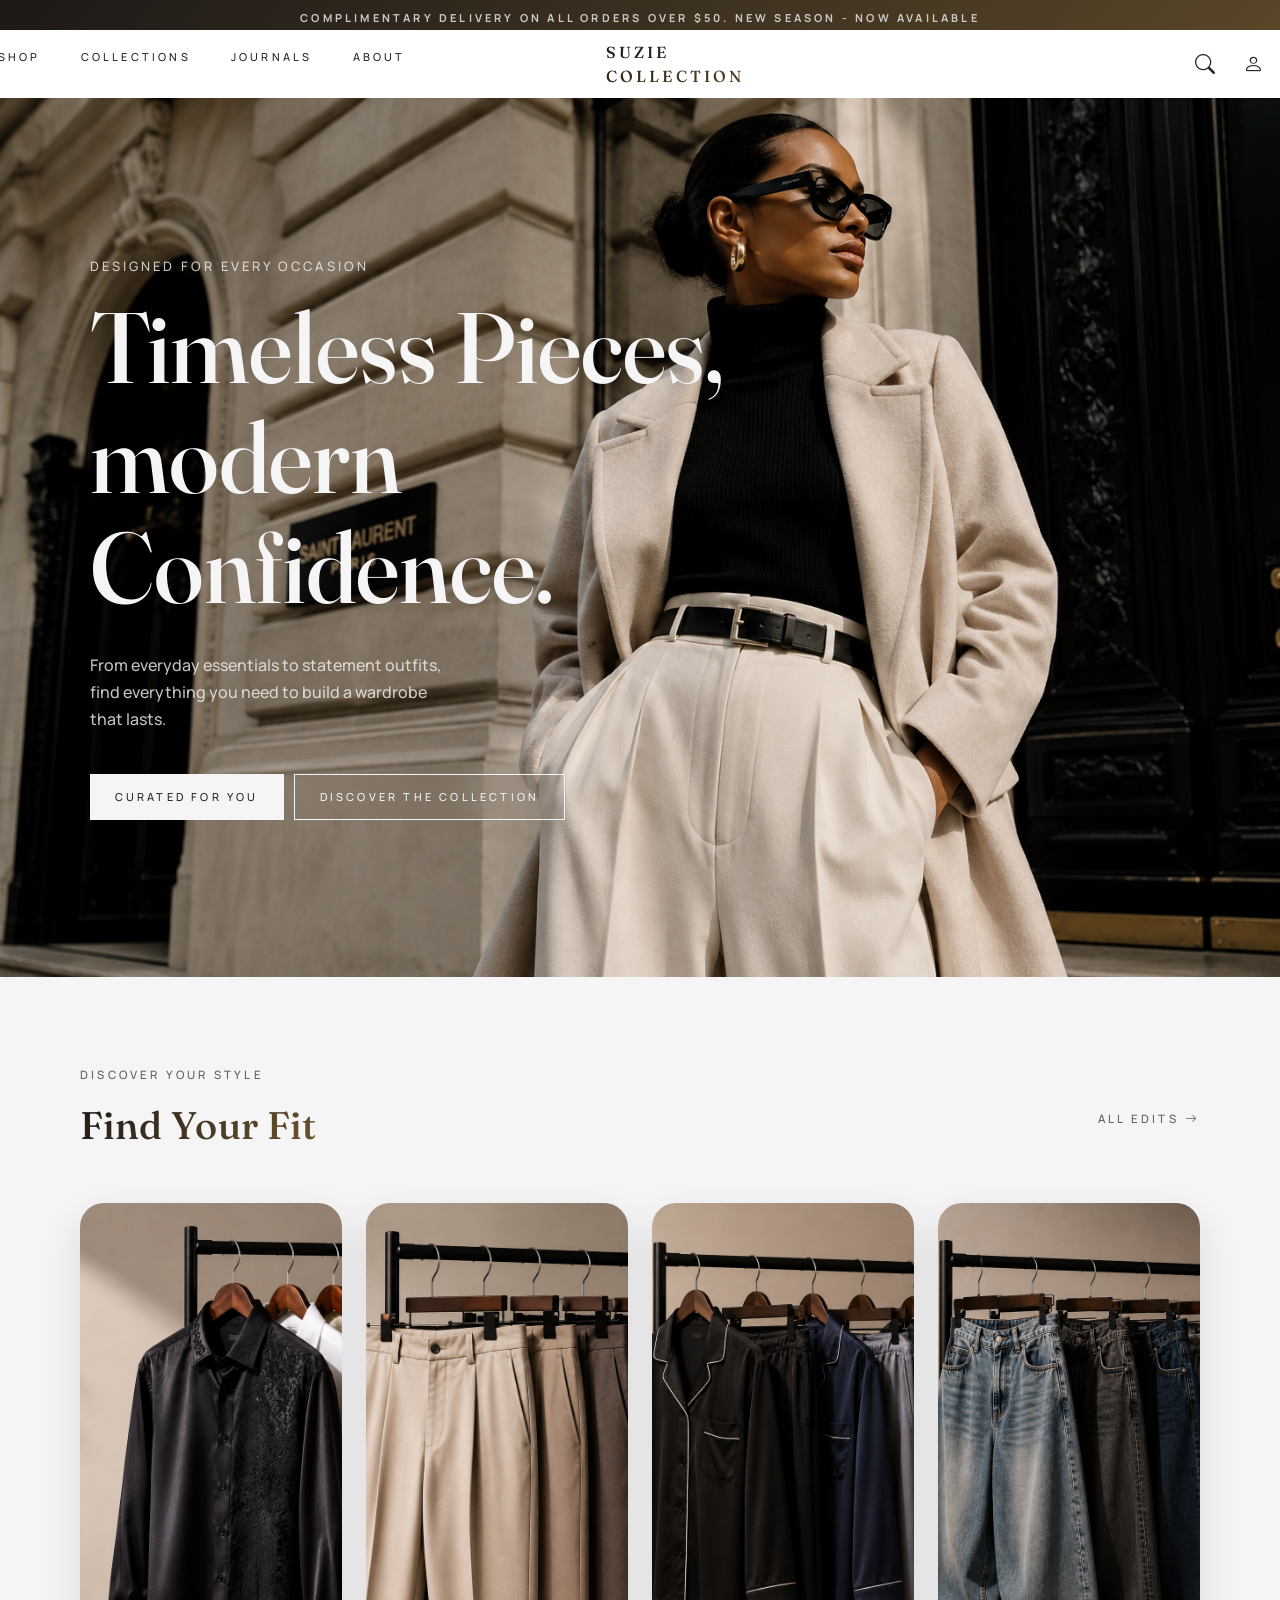
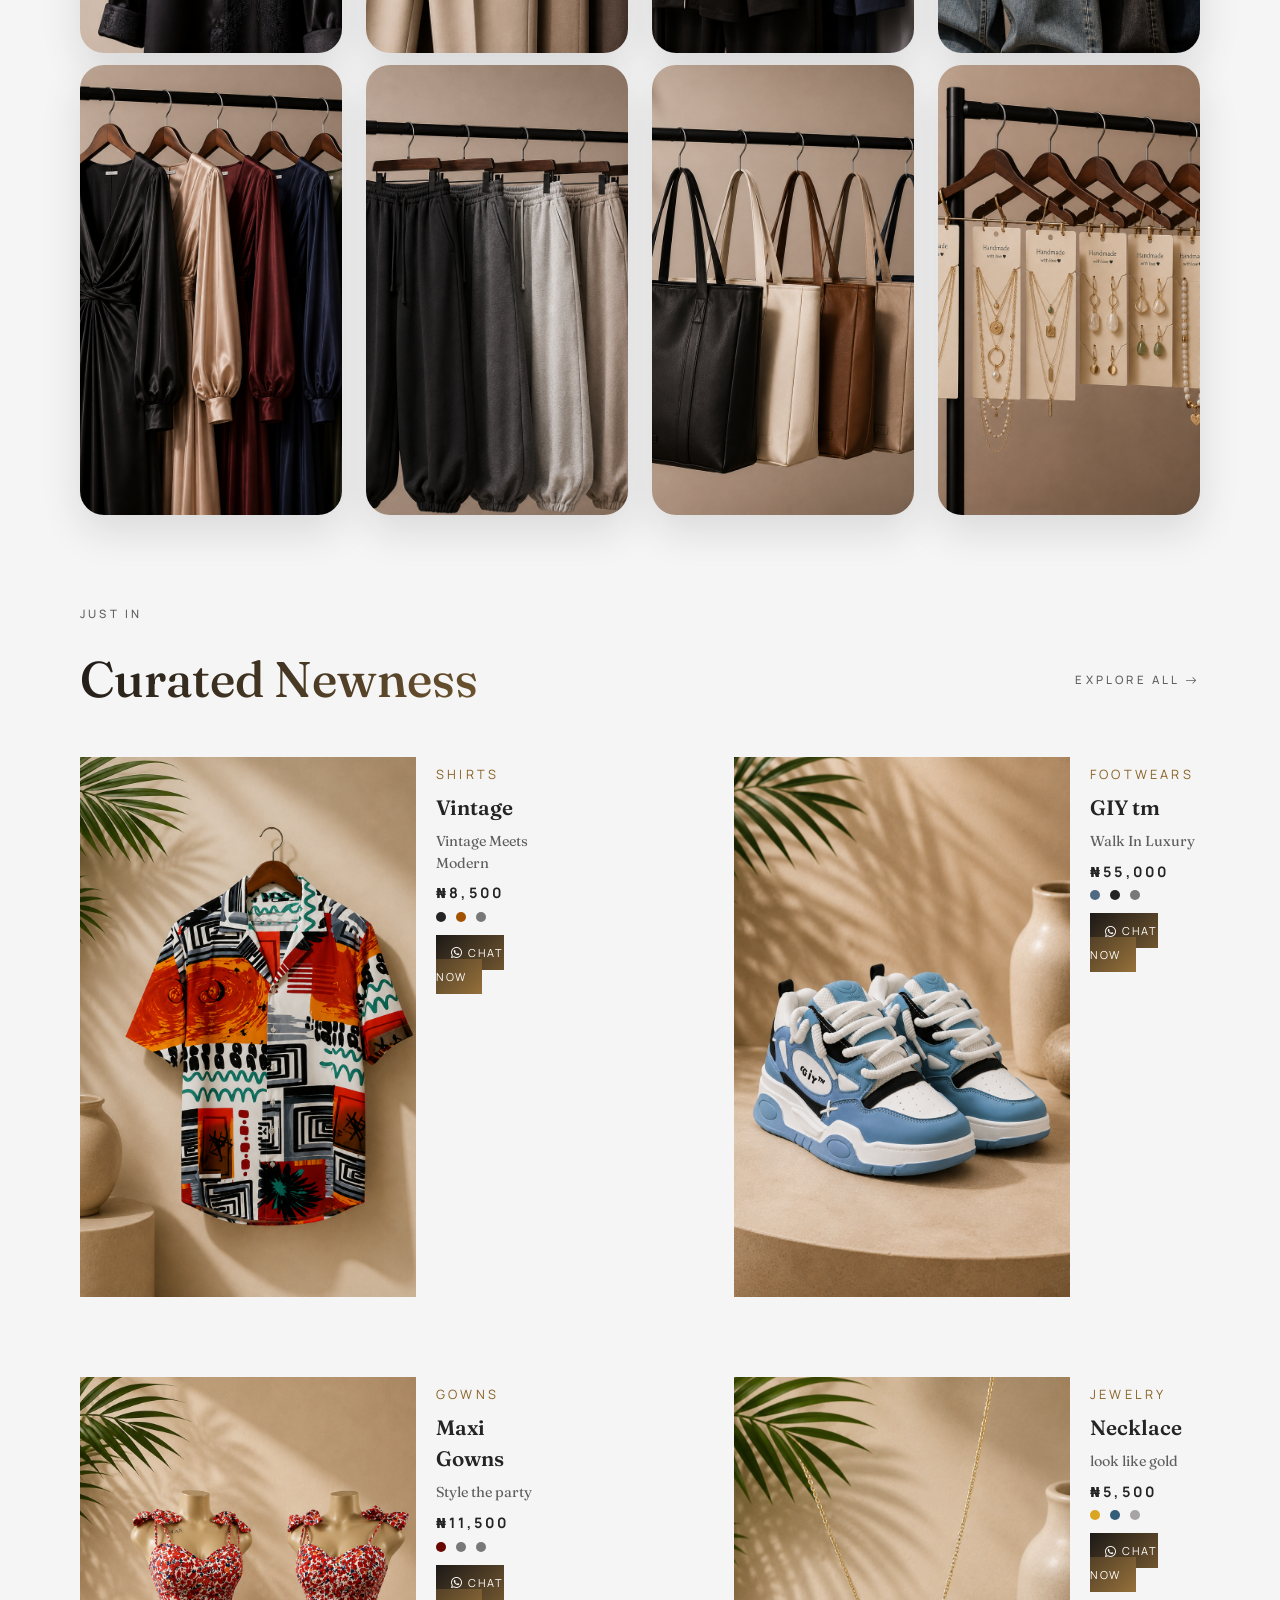
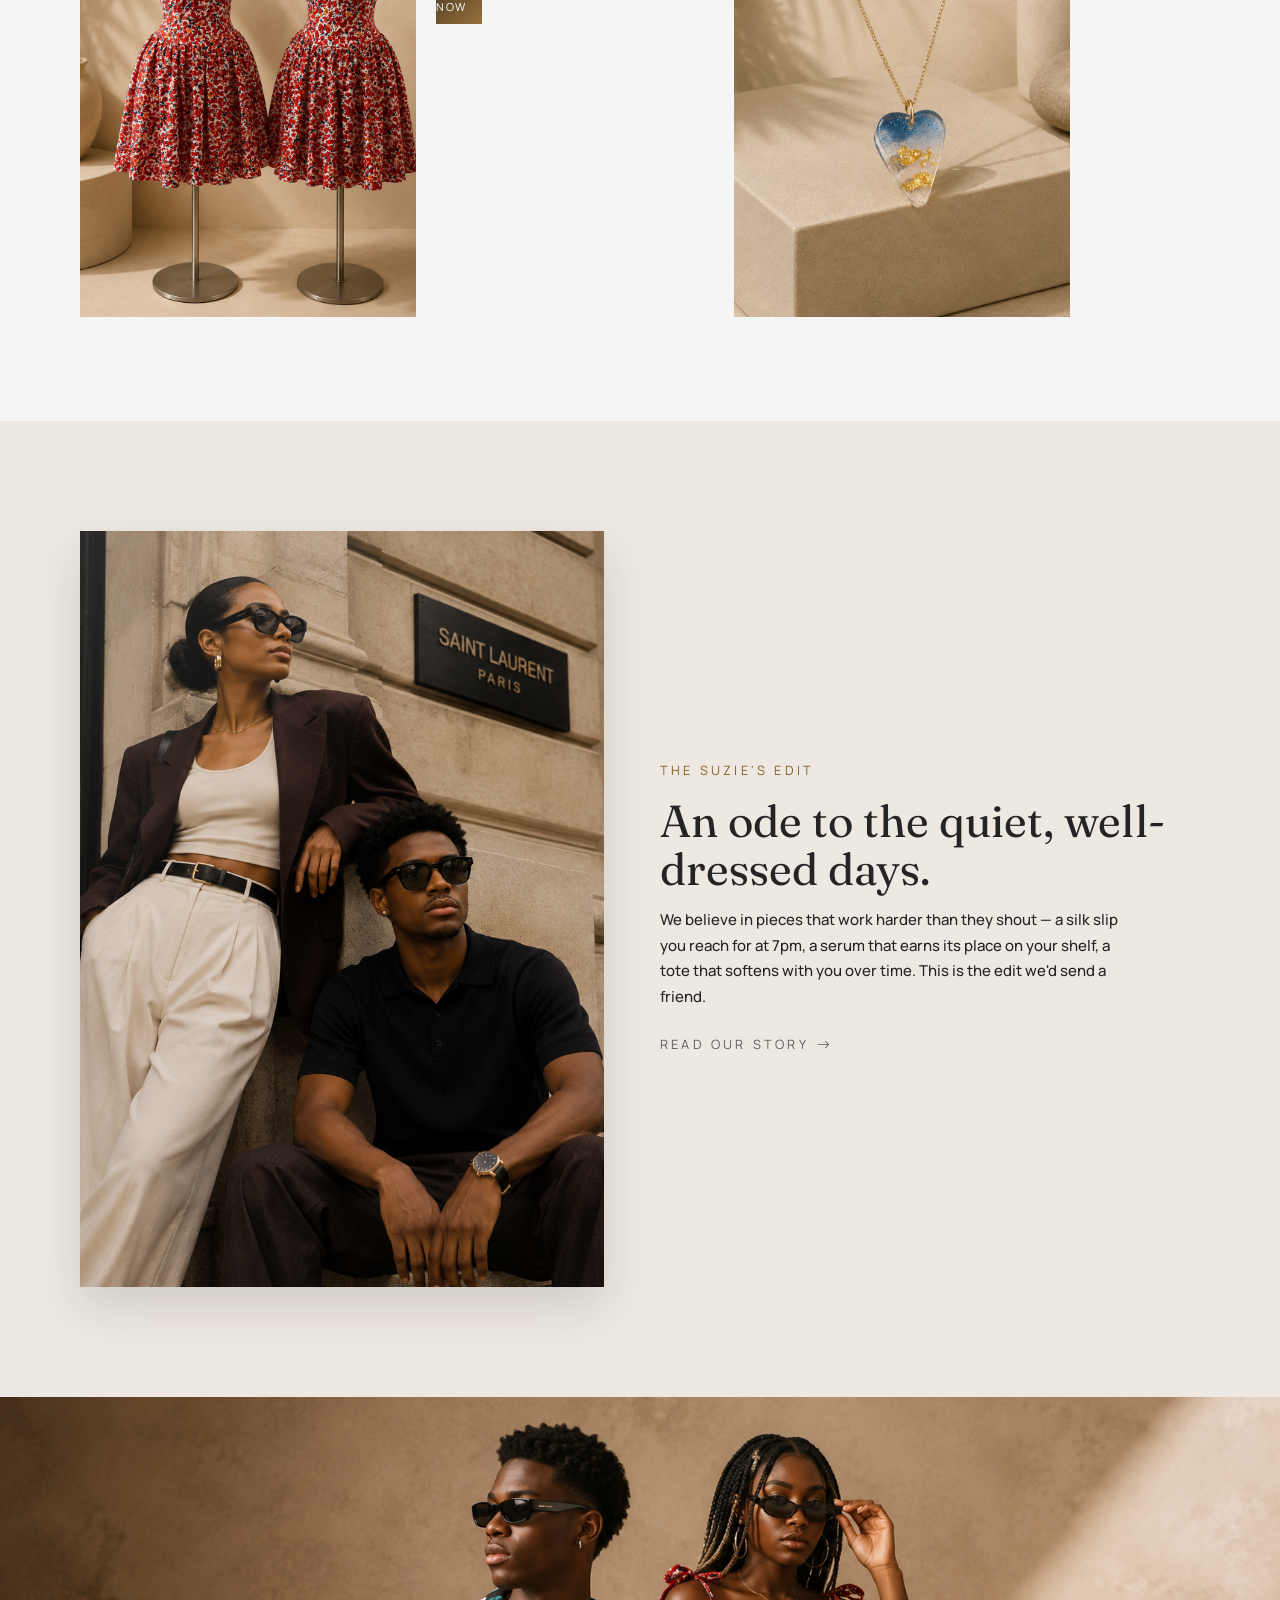
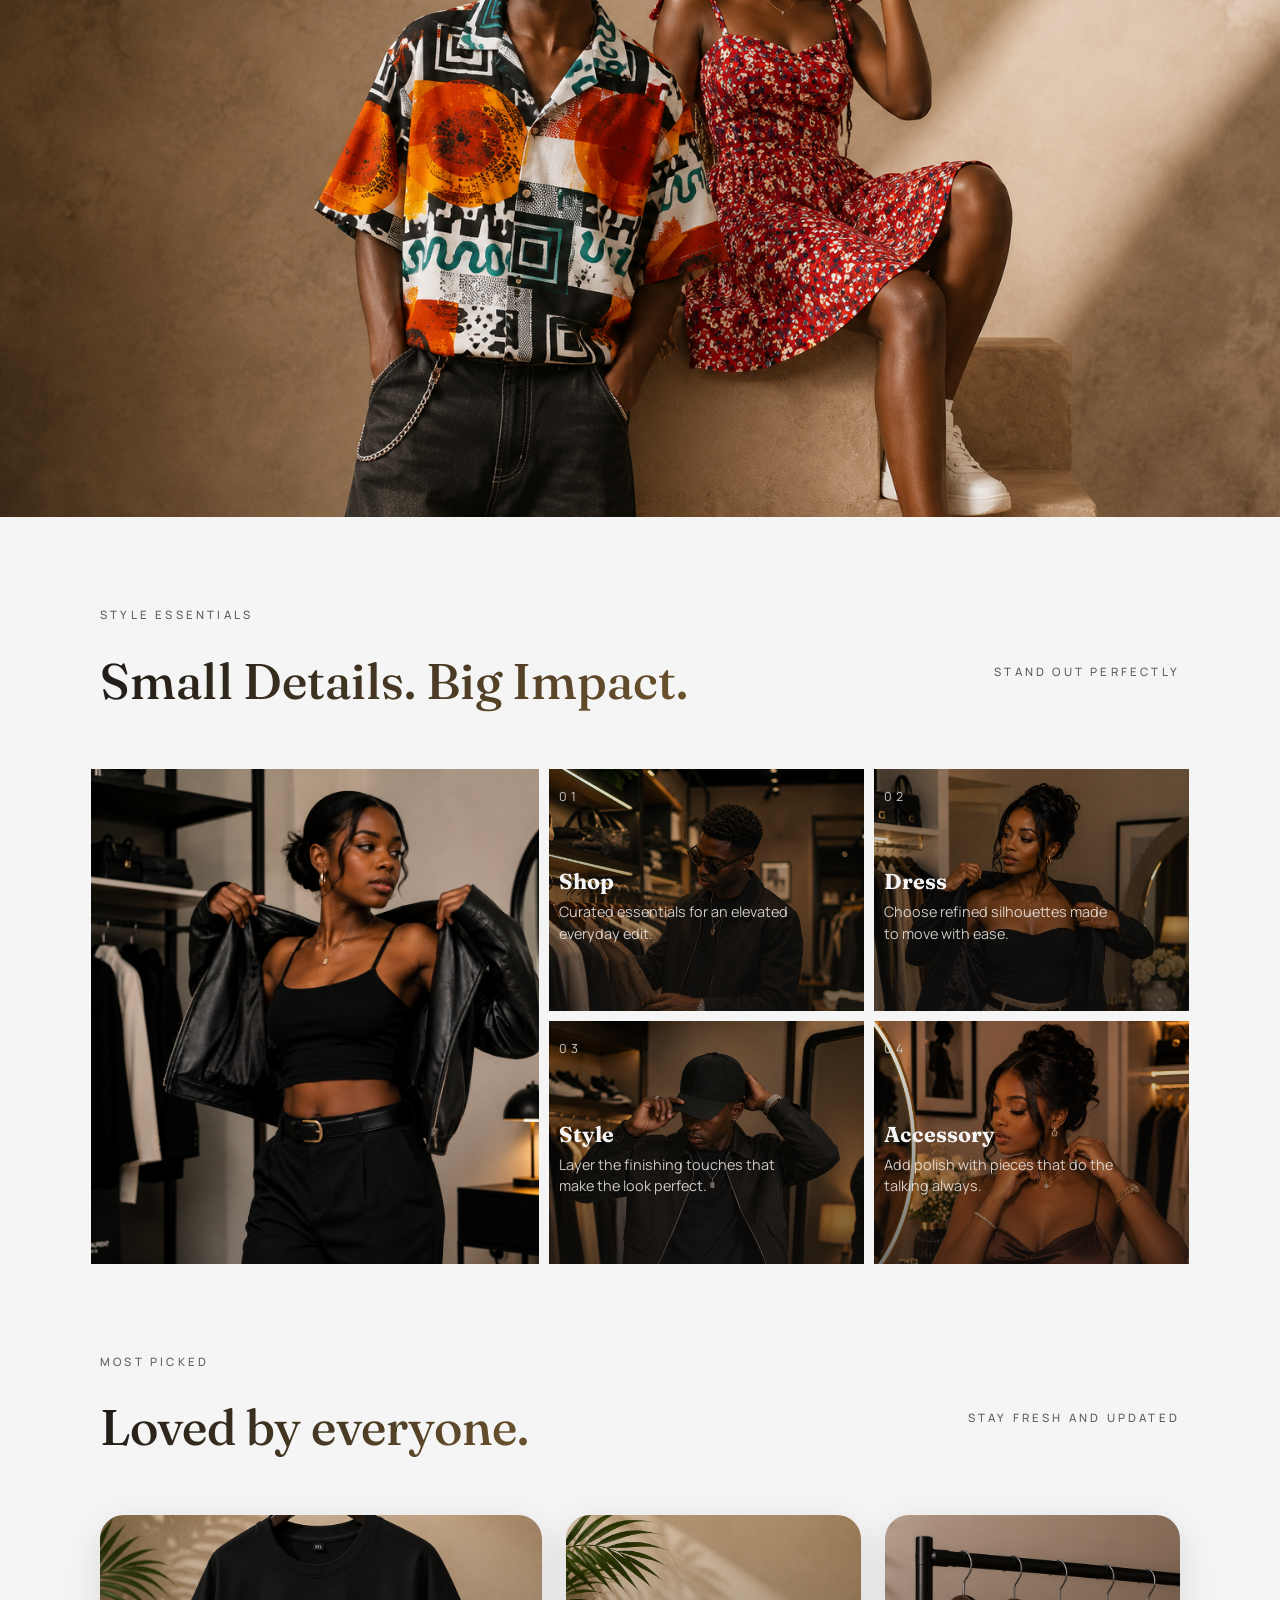
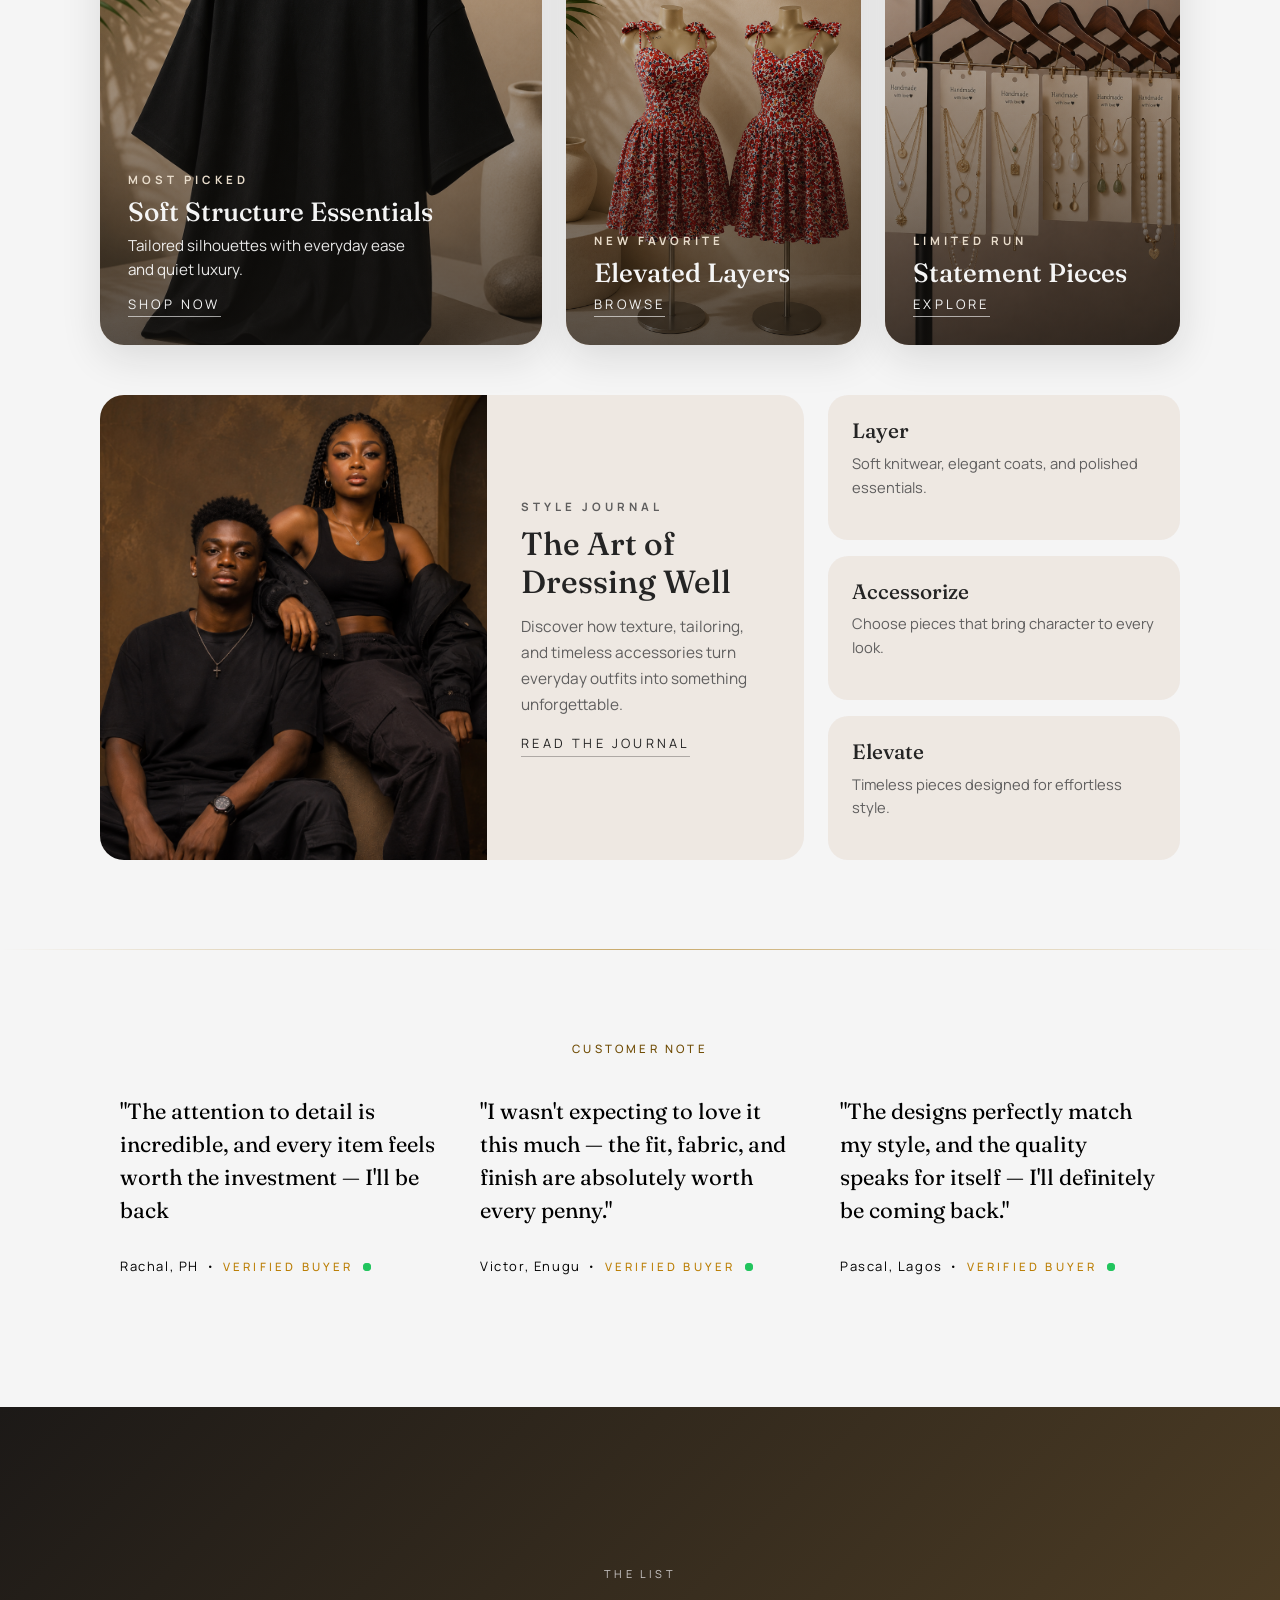
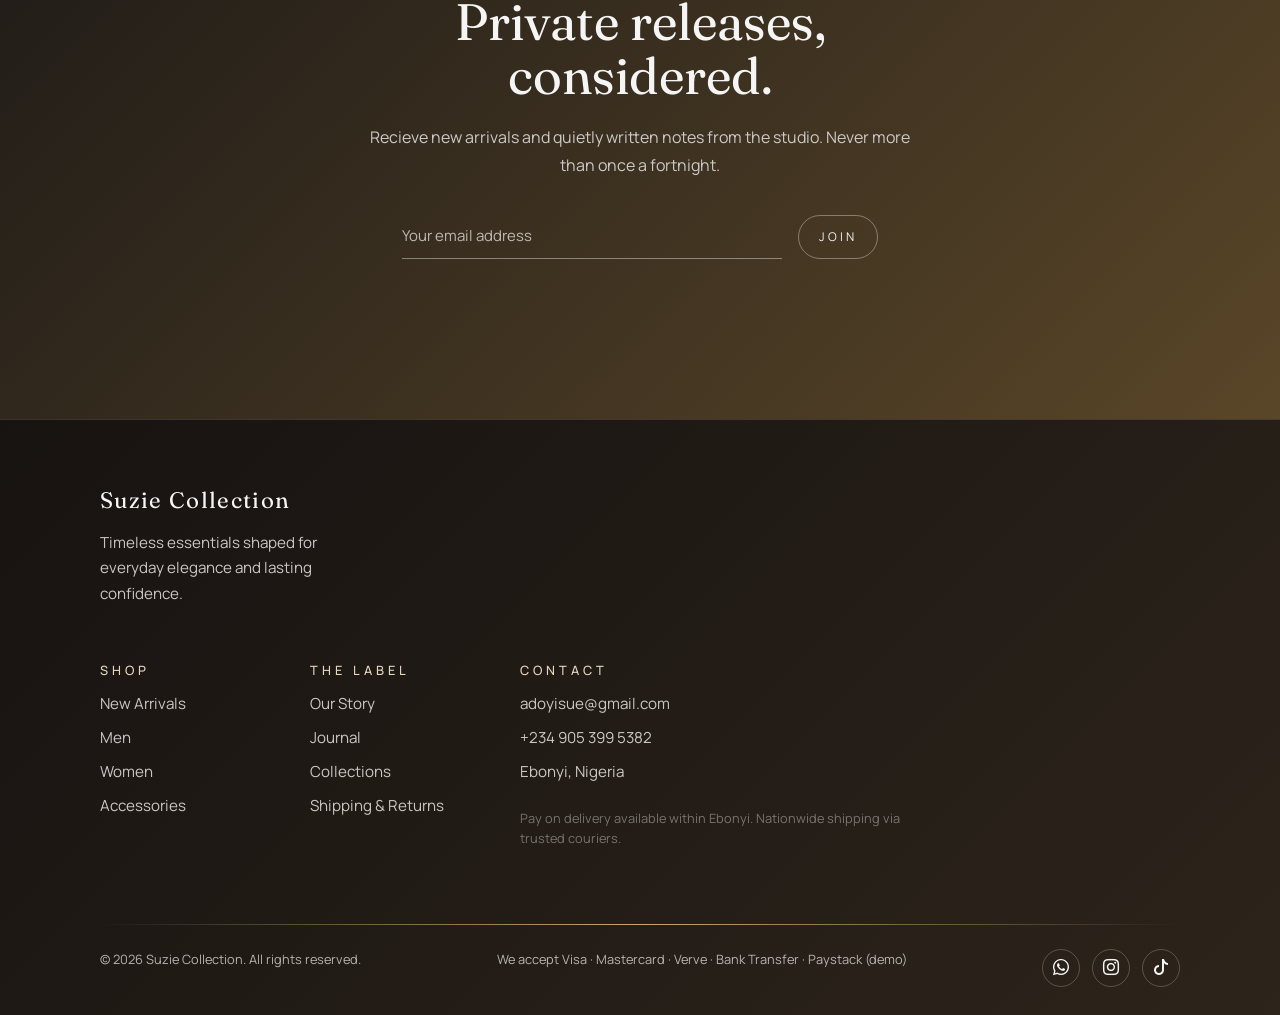
==== commit 93a2bcd4: "Home Page refinement" ====
--- a/index.html
+++ b/index.html
@@ -5,7 +5,9 @@
     <meta charset="UTF-8">
     <meta name="theme-color" content="#413421">
     <meta name="viewport" content="width=device-width, initial-scale=1.0">
-    <title>Document</title>
+    <meta name="description" content="Shop stylish clothing and apparel for men, women, and kids. Discover everyday essentials, trend-led fashion, and quality pieces for every season.">
+    <meta name="keywords" content="clothing, apparel, fashion, online clothing store, men's clothing, women's clothing, kids clothing, trendy outfits, casual wear, seasonal fashion">
+    <title>Suzie Collections - Home</title>
 
     <!-- Bootstrap 5 CSS -->
     <link href="https://cdn.jsdelivr.net/npm/bootstrap@5.3.8/dist/css/bootstrap.min.css" rel="stylesheet" />
@@ -916,7 +918,7 @@
         <!-- Navigation Bar -->
 
 
-        <div class="offcanvas offcanvas-start " id="menu">
+        <div class="offcanvas offcanvas-start" id="menu">
             <div class="offcanvas-header">
                 <div class="offcanvas-title">
                     Suzie Collection
@@ -963,13 +965,17 @@
                     </a>
                 </div>
 
-                <div class="nav-1">
+                <div id="line-demacator"></div>
+
+                <div class="nav-1" id="shipping">
                     <a href="#">
                         <i class="bi bi-truck"></i>
                         <span>Shipping & Returns</span>
                     </a>
                 </div>
 
+
+
                 <div class="nav-1">
                     <a href="#">
                         <i class="bi bi-cash-stack"></i>
@@ -980,12 +986,12 @@
                 <div class="nav-1">
                     <a href="#">
                         <i class="bi bi-envelope"></i>
-                        <span>Contact</span>
-                    </a>
-                </div>
-                
-
-                 <!-- <div class="second-body">
+                        <span>Contact Mail</span>
+                    </a>
+                </div>
+
+
+                <!-- <div class="second-body">
                     <div class="nav-2">
                         <a href="#" class="me-3">
                             Shipping Returns
@@ -1006,10 +1012,10 @@
                 </div> -->
 
 
-               
-            </div>
-
-            
+
+            </div>
+
+
         </div>
 
 
--- a/comeback/css/style.css
+++ b/comeback/css/style.css
@@ -393,7 +393,7 @@
   background: url("../../images/night wears image.png") center/cover no-repeat;
 }
 .product-container .product-image4, .product-container2 .product-image4 {
-  background: url("../../images/baggy jeans image.png") center/cover no-repeat;
+  background: url("../../images/baggy Jeans image.png") center/cover no-repeat;
 }
 .product-container .product-card:hover .product-image, .product-container2 .product-card:hover .product-image,
 .product-container .product-card2:hover .product-image2,
@@ -1701,6 +1701,7 @@
       -ms-flex-direction: column;
           flex-direction: column;
   gap: 10px;
+  padding: 0;
 }
 .footer .footer-column a {
   font-family: "Manrope", ui-sans-serif, system-ui, sans-serif;
@@ -1792,168 +1793,178 @@
         -ms-flex-align: start;
             align-items: flex-start;
   }
-}
-#menu {
-  width: 85%;
-}
-
-.offcanvas {
-  background: rgba(250, 247, 242, 0.95);
-  backdrop-filter: blur(20px);
-  -webkit-box-shadow: 0 24px 60px rgba(28, 25, 23, 0.16);
-          box-shadow: 0 24px 60px rgba(28, 25, 23, 0.16);
-  border-right: 1px solid rgba(28, 25, 23, 0.08);
-}
-.offcanvas .offcanvas-header {
-  display: -webkit-box;
-  display: -ms-flexbox;
-  display: flex;
-  -webkit-box-pack: justify;
-      -ms-flex-pack: justify;
-          justify-content: space-between;
-  -webkit-box-align: center;
-      -ms-flex-align: center;
-          align-items: center;
-  padding: 24px 22px 16px;
-  border-bottom: 1px solid rgba(28, 25, 23, 0.08);
-}
-.offcanvas .offcanvas-header .offcanvas-title {
-  font-family: Fraunces, ui-serif, Georgia, serif;
-  text-decoration: none;
-  background: linear-gradient(135deg, #1C1917 0%, #5a4628 100%);
-  -webkit-background-clip: text;
-          background-clip: text;
-  color: transparent;
-  text-transform: uppercase;
-  letter-spacing: 0.2rem;
-  font-size: 0.95rem;
-  font-weight: 700;
-}
-.offcanvas .offcanvas-header .offcanvas-close {
-  width: 40px;
-  height: 40px;
-  border: 0;
-  border-radius: 50%;
-  background: rgba(28, 25, 23, 0.06);
-  display: grid;
-  place-items: center;
-  color: rgb(36, 36, 36);
-  cursor: pointer;
-  -webkit-transition: all 0.3s ease;
-  transition: all 0.3s ease;
-}
-.offcanvas .offcanvas-header .offcanvas-close:hover {
-  background: rgba(28, 25, 23, 0.12);
-  -webkit-transform: translateX(-2px);
-          transform: translateX(-2px);
-}
-.offcanvas .offcanvas-header .offcanvas-close:hover i {
-  color: rgb(36, 36, 36);
-  -webkit-transition: all 0.5s ease;
-  transition: all 0.5s ease;
-}
-.offcanvas .offcanvas-header .offcanvas-close:hover i:hover {
-  -webkit-transform: rotate(180deg);
-          transform: rotate(180deg);
-}
-.offcanvas .offcanvas-header .offcanvas-close:focus-visible {
-  outline: 2px solid rgba(90, 70, 40, 0.35);
-  outline-offset: 2px;
-}
-.offcanvas .offcanvas-body {
-  display: -webkit-box;
-  display: -ms-flexbox;
-  display: flex;
-  -webkit-box-orient: vertical;
-  -webkit-box-direction: normal;
-      -ms-flex-direction: column;
-          flex-direction: column;
-  gap: 10px;
-  padding: 20px 16px 24px;
-}
-.offcanvas .offcanvas-body .nav-1 {
-  font-family: Fraunces, ui-serif, Georgia, serif;
-  font-size: 1rem;
-  border-radius: 12px;
-  -webkit-transition: all 0.3s ease;
-  transition: all 0.3s ease;
-}
-.offcanvas .offcanvas-body .nav-1:hover {
-  background: rgba(205, 202, 202, 0.7);
-  -webkit-transform: translateX(3px);
-          transform: translateX(3px);
-}
-.offcanvas .offcanvas-body .nav-1 a {
-  color: rgb(36, 36, 36);
-  text-decoration: none;
-  display: -webkit-box;
-  display: -ms-flexbox;
-  display: flex;
-  -webkit-box-align: center;
-      -ms-flex-align: center;
-          align-items: center;
-  gap: 0.75rem;
-  width: 100%;
-  padding: 0.8rem 0.7rem;
-}
-.offcanvas .offcanvas-body .nav-1 i {
-  color: rgb(105, 104, 104);
-  font-size: 1rem;
-  -ms-flex-negative: 0;
-      flex-shrink: 0;
-}
-.offcanvas .offcanvas-body .nav-1 .verified-pulse {
-  width: 12px;
-  height: 12px;
-  border-radius: 50%;
-  background: #22c55e;
-  position: relative;
-  -ms-flex-negative: 0;
-      flex-shrink: 0;
-  display: inline-block;
-  margin-left: auto;
-}
-.offcanvas .offcanvas-body .nav-1 .verified-pulse::before,
-.offcanvas .offcanvas-body .nav-1 .verified-pulse::after {
-  content: "";
-  position: absolute;
-  inset: 0;
-  border-radius: 50%;
-  border: 2px solid rgba(34, 197, 94, 0.5);
-  -webkit-animation: radarPulse 2s infinite;
-          animation: radarPulse 2s infinite;
-}
-.offcanvas .offcanvas-body .nav-1 .verified-pulse::after {
-  -webkit-animation-delay: 1s;
-          animation-delay: 1s;
-}
-@keyframes radarPulse {
-  0% {
-    -webkit-transform: scale(1);
-            transform: scale(1);
-    opacity: 0.8;
-  }
-  70% {
-    -webkit-transform: scale(3);
-            transform: scale(3);
-    opacity: 0;
-  }
-  100% {
-    -webkit-transform: scale(3);
-            transform: scale(3);
-    opacity: 0;
-  }
-}
-.offcanvas .offcanvas-body #nav-1 {
-  background: rgba(205, 202, 202, 0.75);
-}
-.offcanvas .offcanvas-body .second-body {
-  margin-top: 15px;
-  padding-top: 22px;
-  border-top: 1px solid rgba(28, 25, 23, 0.08);
-}
-
-@media (max-width: 480px) {
+  #menu {
+    width: 85%;
+  }
+  .offcanvas {
+    background: rgba(250, 247, 242, 0.95);
+    backdrop-filter: blur(20px);
+    -webkit-box-shadow: 0 24px 60px rgba(28, 25, 23, 0.16);
+            box-shadow: 0 24px 60px rgba(28, 25, 23, 0.16);
+    border-right: 1px solid rgba(28, 25, 23, 0.08);
+    width: 80vw;
+  }
+  .offcanvas .offcanvas-header {
+    display: -webkit-box;
+    display: -ms-flexbox;
+    display: flex;
+    -webkit-box-pack: justify;
+        -ms-flex-pack: justify;
+            justify-content: space-between;
+    -webkit-box-align: center;
+        -ms-flex-align: center;
+            align-items: center;
+    padding: 24px 22px 16px;
+    border-bottom: 1px solid rgba(28, 25, 23, 0.08);
+  }
+  .offcanvas .offcanvas-header .offcanvas-title {
+    font-family: Fraunces, ui-serif, Georgia, serif;
+    text-decoration: none;
+    background: linear-gradient(135deg, #1C1917 0%, #5a4628 100%);
+    -webkit-background-clip: text;
+            background-clip: text;
+    color: transparent;
+    text-transform: uppercase;
+    letter-spacing: 0.2rem;
+    font-size: 0.95rem;
+    font-weight: 700;
+  }
+  .offcanvas .offcanvas-header .offcanvas-close {
+    width: 40px;
+    height: 40px;
+    border: 0;
+    border-radius: 50%;
+    background: rgba(28, 25, 23, 0.06);
+    display: grid;
+    place-items: center;
+    color: rgb(36, 36, 36);
+    cursor: pointer;
+    -webkit-transition: all 0.3s ease;
+    transition: all 0.3s ease;
+  }
+  .offcanvas .offcanvas-header .offcanvas-close:hover {
+    background: rgba(28, 25, 23, 0.12);
+    -webkit-transform: translateX(-2px);
+            transform: translateX(-2px);
+  }
+  .offcanvas .offcanvas-header .offcanvas-close i {
+    color: rgb(36, 36, 36);
+    -webkit-transition: all 0.5s ease;
+    transition: all 0.5s ease;
+  }
+  .offcanvas .offcanvas-header .offcanvas-close i:hover {
+    -webkit-transform: rotate(180deg);
+            transform: rotate(180deg);
+  }
+  .offcanvas .offcanvas-body {
+    display: -webkit-box;
+    display: -ms-flexbox;
+    display: flex;
+    -webkit-box-orient: vertical;
+    -webkit-box-direction: normal;
+        -ms-flex-direction: column;
+            flex-direction: column;
+    gap: 10px;
+    padding: 20px 16px 24px;
+  }
+  .offcanvas .offcanvas-body .nav-1 {
+    font-family: Fraunces, ui-serif, Georgia, serif;
+    font-size: 1.1rem;
+    border-radius: 12px;
+    -webkit-transition: all 0.3s ease;
+    transition: all 0.3s ease;
+  }
+  .offcanvas .offcanvas-body .nav-1:hover {
+    background: rgba(205, 202, 202, 0.7);
+    -webkit-transform: translateX(3px);
+            transform: translateX(3px);
+  }
+  .offcanvas .offcanvas-body .nav-1 a {
+    color: rgb(36, 36, 36);
+    text-decoration: none;
+    display: -webkit-box;
+    display: -ms-flexbox;
+    display: flex;
+    -webkit-box-align: center;
+        -ms-flex-align: center;
+            align-items: center;
+    gap: 0.75rem;
+    width: 100%;
+    padding: 0.8rem 0.7rem;
+  }
+  .offcanvas .offcanvas-body .nav-1 i {
+    color: rgb(105, 104, 104);
+    font-size: 1rem;
+    -ms-flex-negative: 0;
+        flex-shrink: 0;
+  }
+  .offcanvas .offcanvas-body .nav-1 .verified-pulse {
+    width: 12px;
+    height: 12px;
+    border-radius: 50%;
+    background: #22c55e;
+    position: relative;
+    -ms-flex-negative: 0;
+        flex-shrink: 0;
+    display: inline-block;
+    margin-left: auto;
+  }
+  .offcanvas .offcanvas-body .nav-1 .verified-pulse::before,
+  .offcanvas .offcanvas-body .nav-1 .verified-pulse::after {
+    content: "";
+    position: absolute;
+    inset: 0;
+    border-radius: 50%;
+    border: 2px solid rgba(34, 197, 94, 0.5);
+    -webkit-animation: radarPulse 2s infinite;
+            animation: radarPulse 2s infinite;
+  }
+  .offcanvas .offcanvas-body .nav-1 .verified-pulse::after {
+    -webkit-animation-delay: 1s;
+            animation-delay: 1s;
+  }
+  @-webkit-keyframes radarPulse {
+    0% {
+      -webkit-transform: scale(1);
+              transform: scale(1);
+      opacity: 0.8;
+    }
+    70% {
+      -webkit-transform: scale(3);
+              transform: scale(3);
+      opacity: 0;
+    }
+    100% {
+      -webkit-transform: scale(3);
+              transform: scale(3);
+      opacity: 0;
+    }
+  }
+  @keyframes radarPulse {
+    0% {
+      -webkit-transform: scale(1);
+              transform: scale(1);
+      opacity: 0.8;
+    }
+    70% {
+      -webkit-transform: scale(3);
+              transform: scale(3);
+      opacity: 0;
+    }
+    100% {
+      -webkit-transform: scale(3);
+              transform: scale(3);
+      opacity: 0;
+    }
+  }
+  #line-demacator {
+    width: 100%;
+    height: 0.5px;
+    background: rgba(28, 25, 23, 0.2);
+    margin: 5px 0px 10px 0px;
+  }
+}
+@media (max-width: 780px) and (max-width: 480px) {
   .pre-header p {
     display: none;
   }
@@ -2137,6 +2148,12 @@
     transition: transform 0.35s ease, box-shadow 0.35s ease, -webkit-transform 0.35s ease, -webkit-box-shadow 0.35s ease;
   }
   .product-container2 {
+    display: grid;
+    grid-template-columns: 1fr 1fr;
+    gap: 15px;
+    -webkit-box-align: stretch;
+        -ms-flex-align: stretch;
+            align-items: stretch;
     padding: 0px 22px 22px 22px;
     margin-top: -7px;
   }
@@ -2251,13 +2268,40 @@
     transition: transform 0.4s ease, -webkit-transform 0.4s ease;
   }
   .recently-added-container .recently-added-card-2 {
+    overflow: hidden;
+    width: 100%;
+    min-width: 350px;
+    height: 60vh;
+    position: relative;
+    -webkit-transition: -webkit-transform 0.4s ease;
+    transition: -webkit-transform 0.4s ease;
+    transition: transform 0.4s ease;
+    transition: transform 0.4s ease, -webkit-transform 0.4s ease;
     margin: auto;
     margin-top: 45px;
   }
   .recently-added-container .recently-added-card-3 {
+    overflow: hidden;
+    width: 100%;
+    min-width: 350px;
+    height: 60vh;
+    position: relative;
+    -webkit-transition: -webkit-transform 0.4s ease;
+    transition: -webkit-transform 0.4s ease;
+    transition: transform 0.4s ease;
+    transition: transform 0.4s ease, -webkit-transform 0.4s ease;
     margin-top: -10px;
   }
   .recently-added-container .recently-added-card-4 {
+    overflow: hidden;
+    width: 100%;
+    min-width: 350px;
+    height: 60vh;
+    position: relative;
+    -webkit-transition: -webkit-transform 0.4s ease;
+    transition: -webkit-transform 0.4s ease;
+    transition: transform 0.4s ease;
+    transition: transform 0.4s ease, -webkit-transform 0.4s ease;
     margin: auto;
     margin-top: 45px;
   }
@@ -2328,6 +2372,10 @@
     line-height: 1.7;
   }
   .about-us-container .about-us-section .about-us-details .read-story {
+    font-family: "Manrope", ui-sans-serif, system-ui, sans-serif;
+    text-transform: uppercase;
+    font-size: 0.8rem;
+    letter-spacing: 0.2rem;
     margin-bottom: 0;
     margin-top: 26px;
     color: rgb(95, 94, 94);
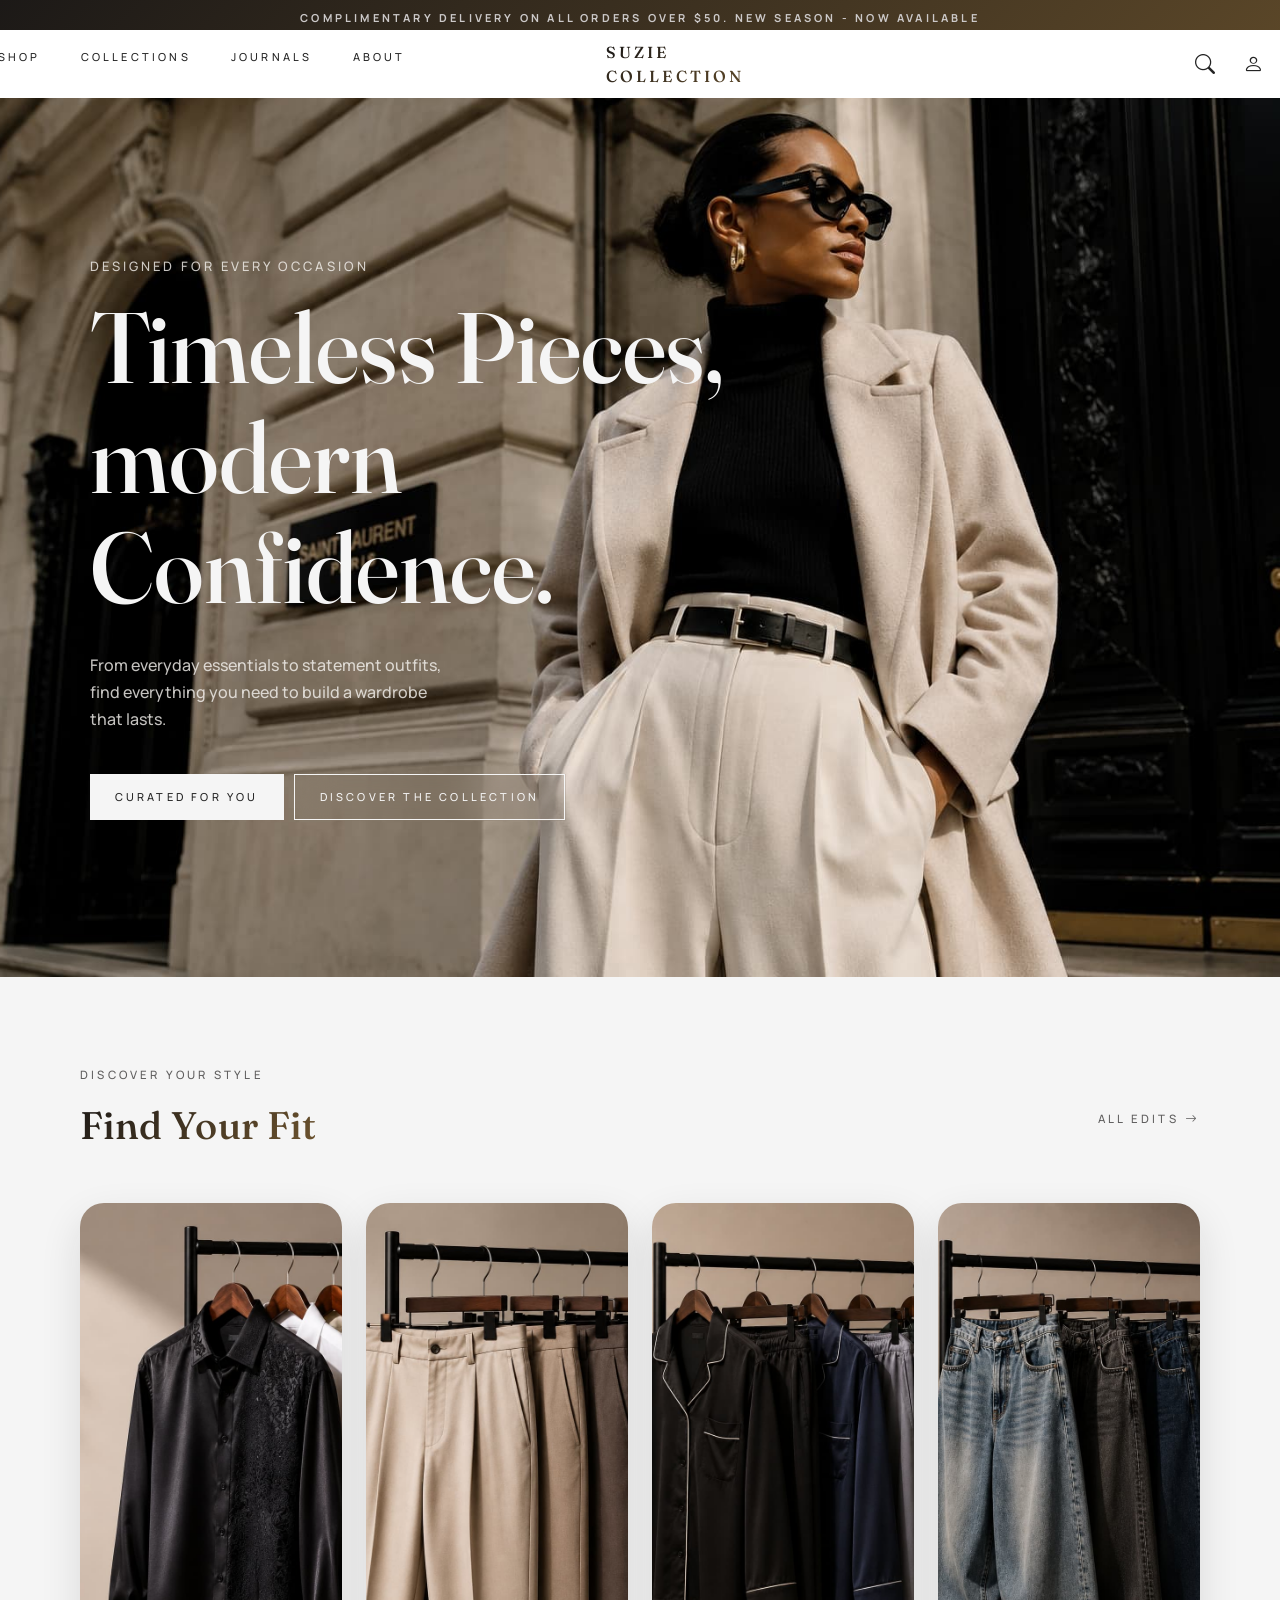
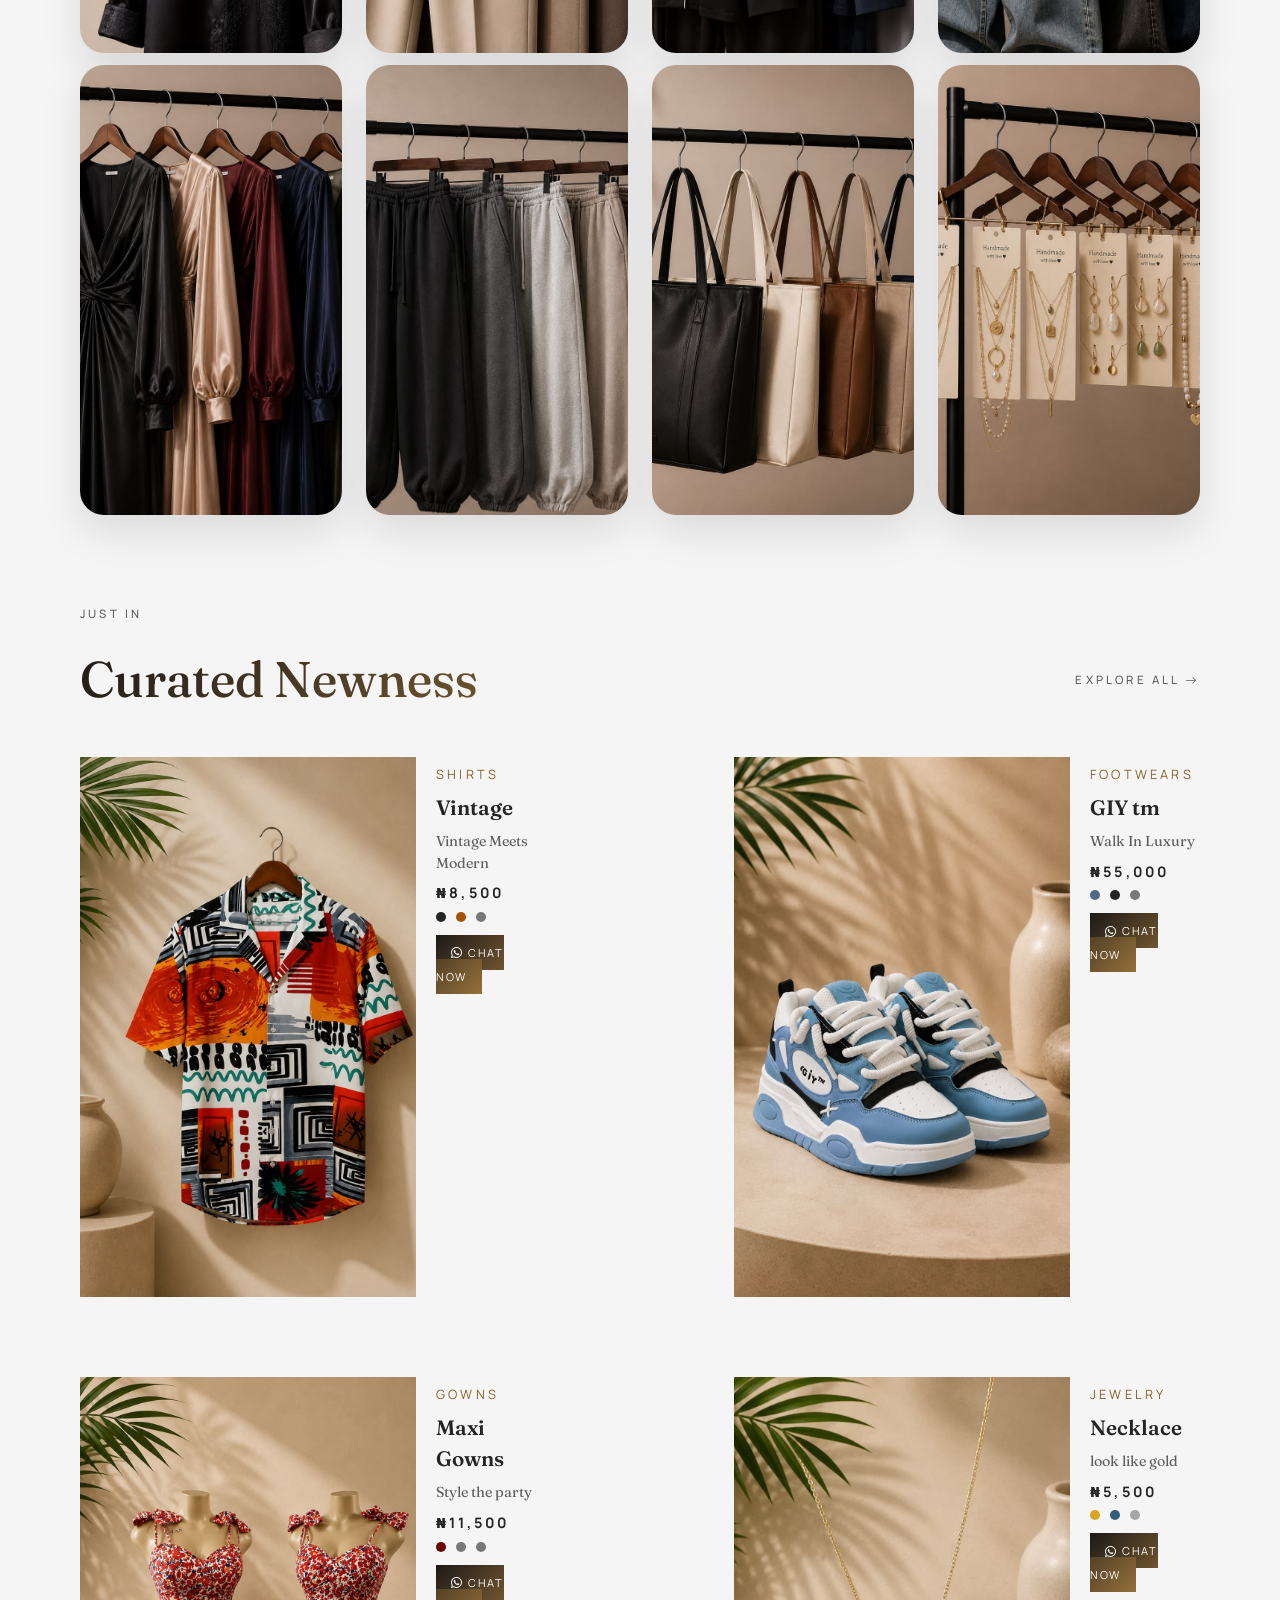
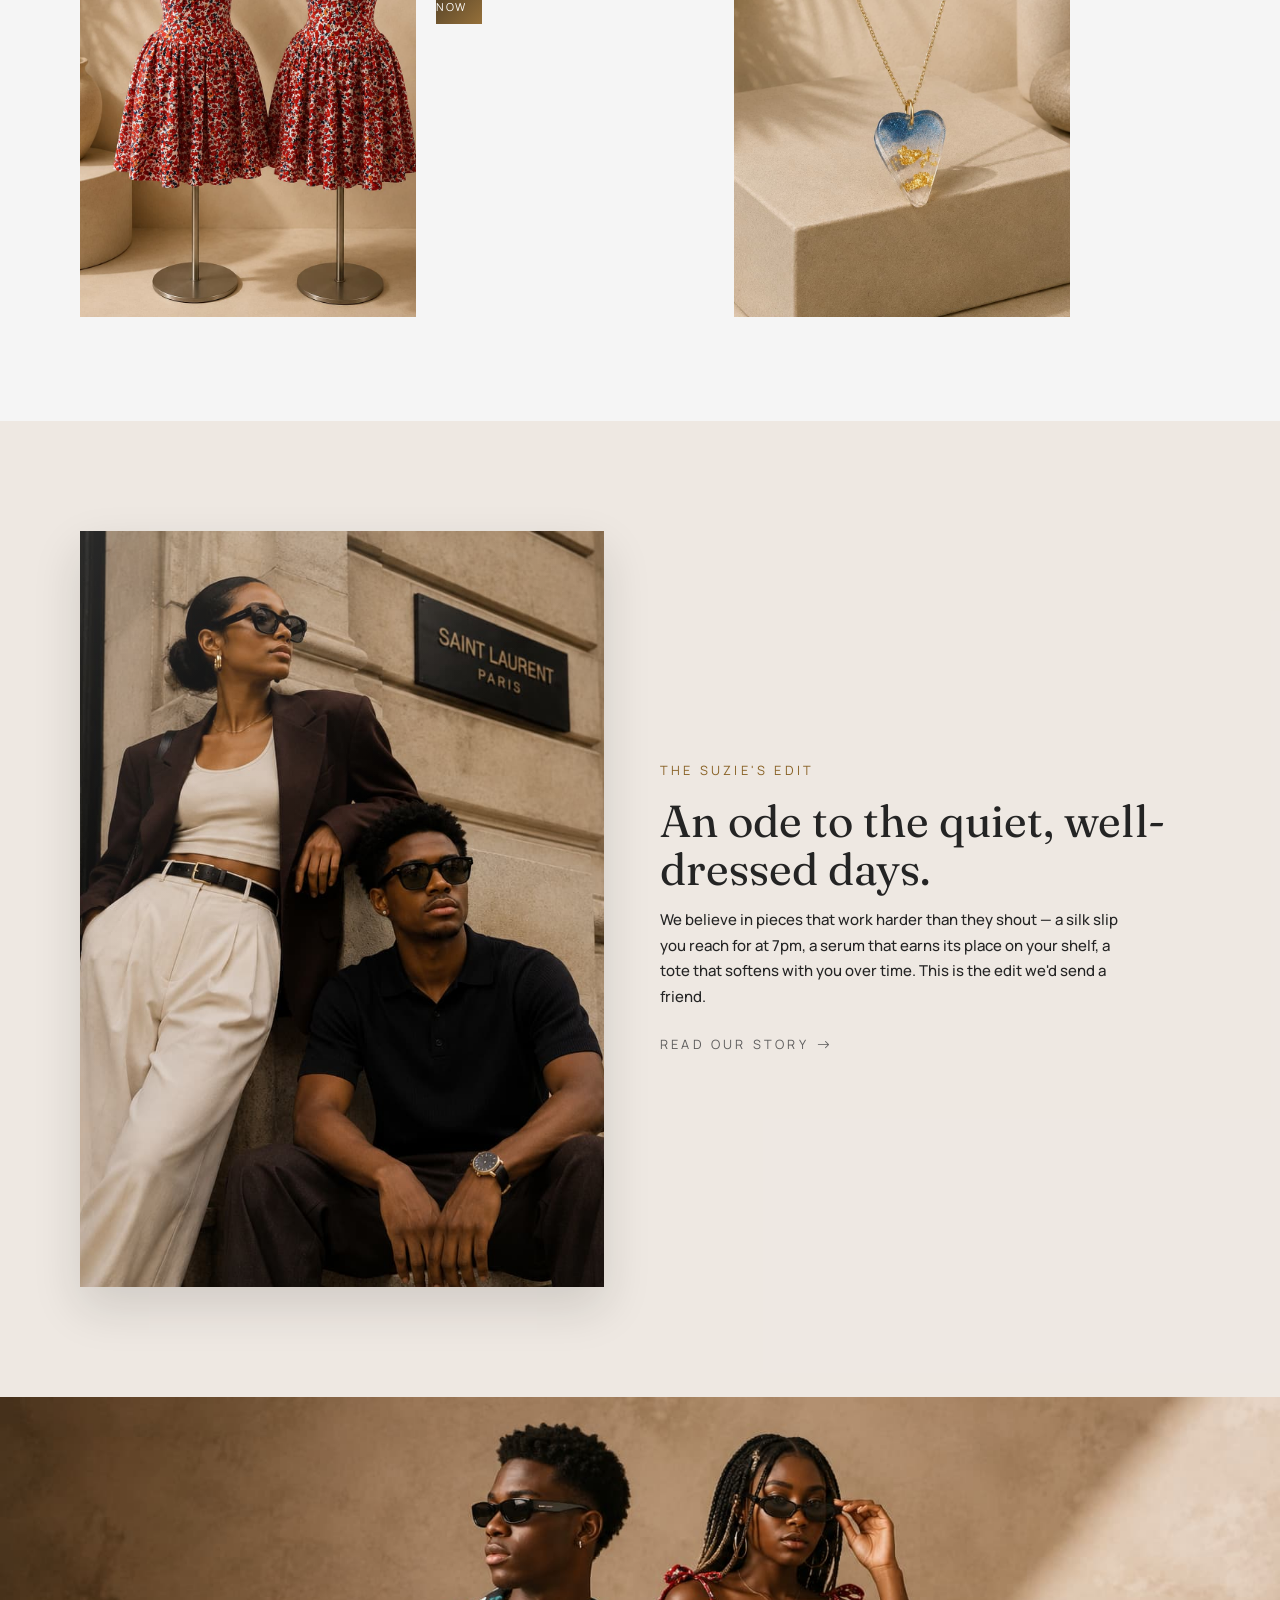
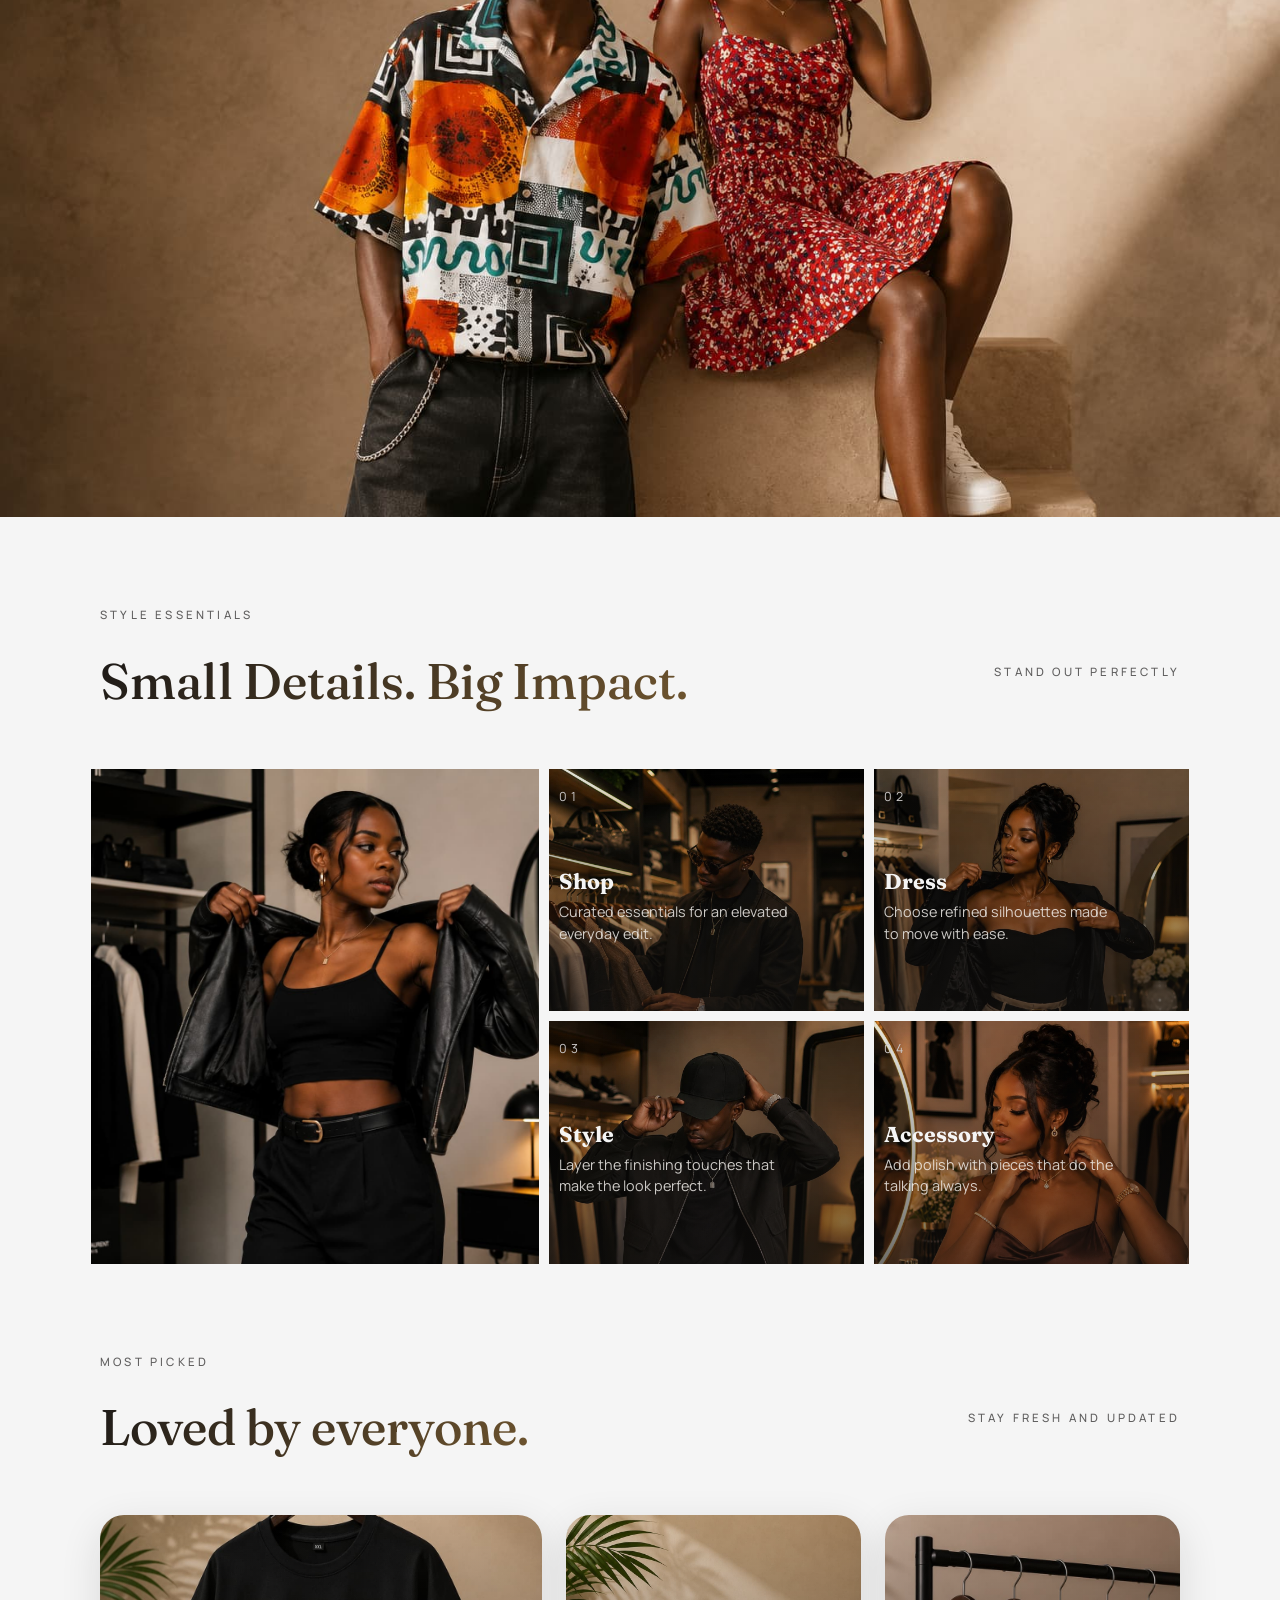
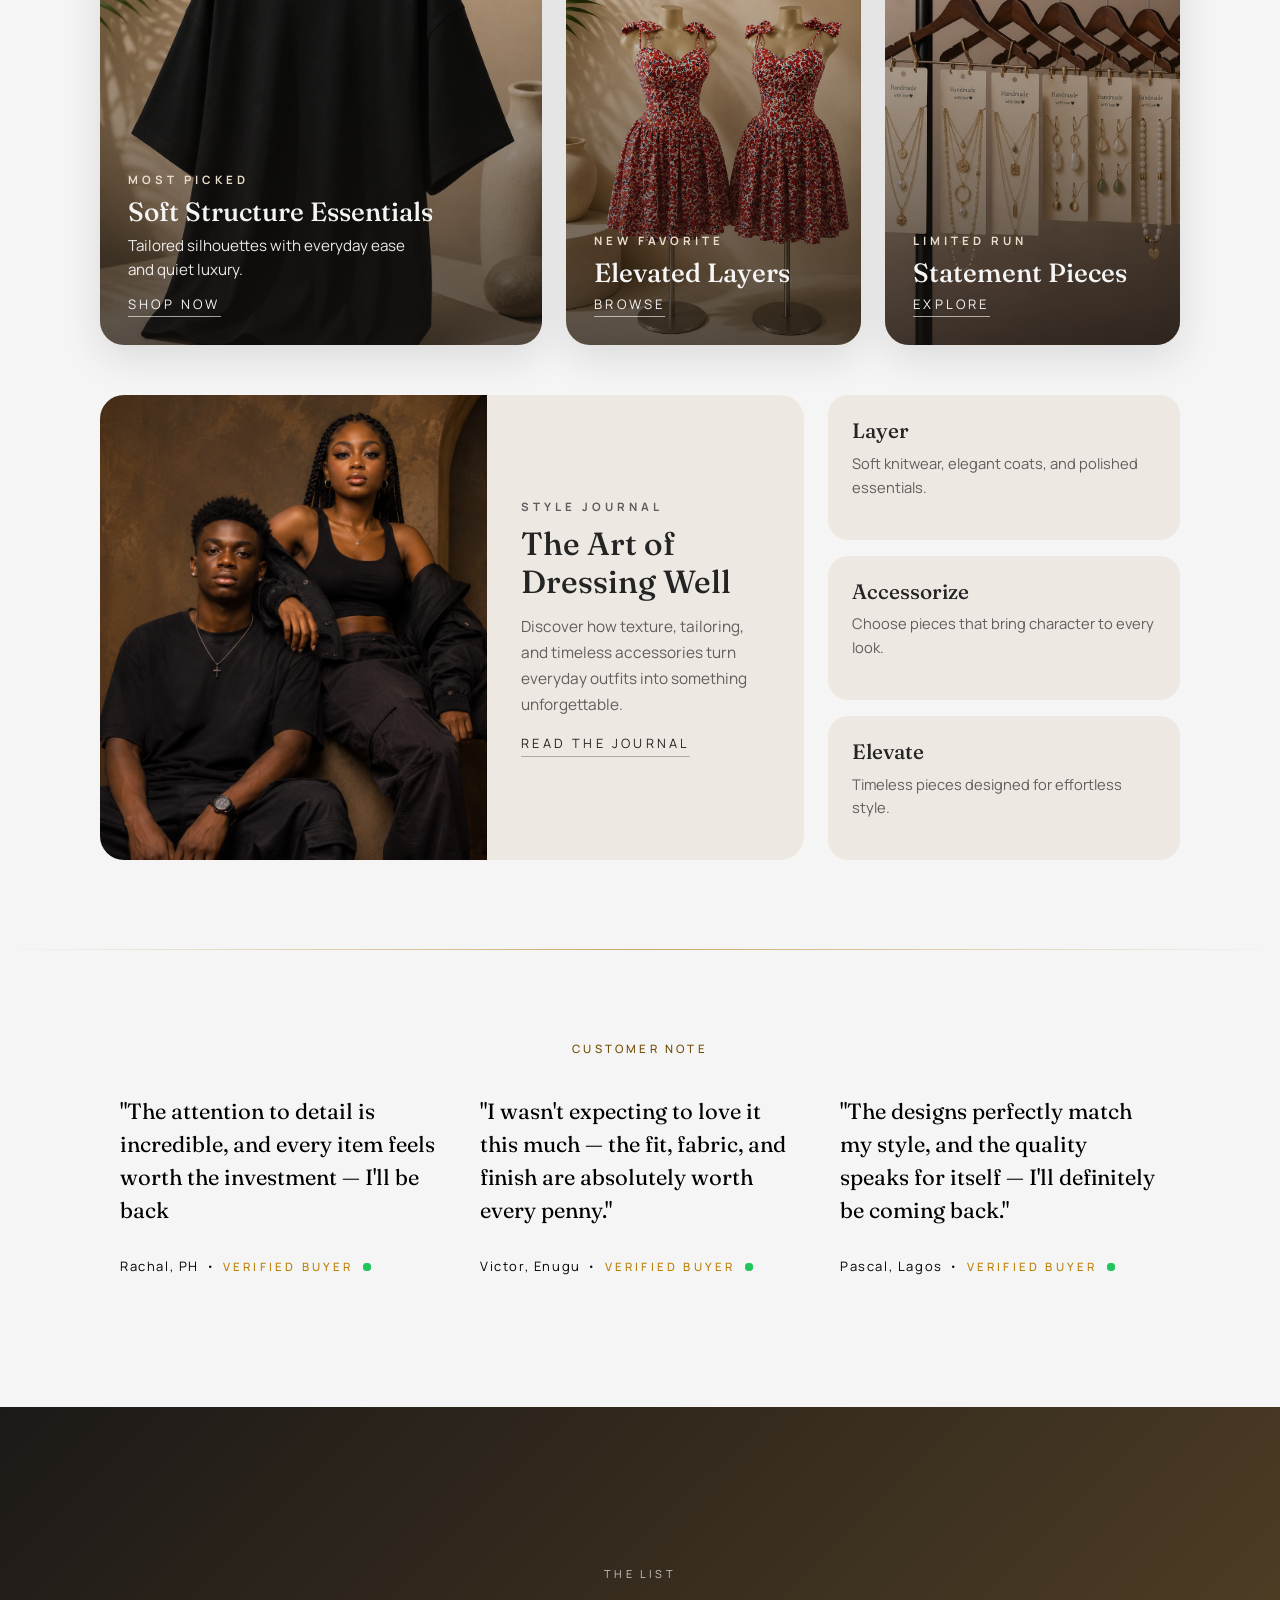
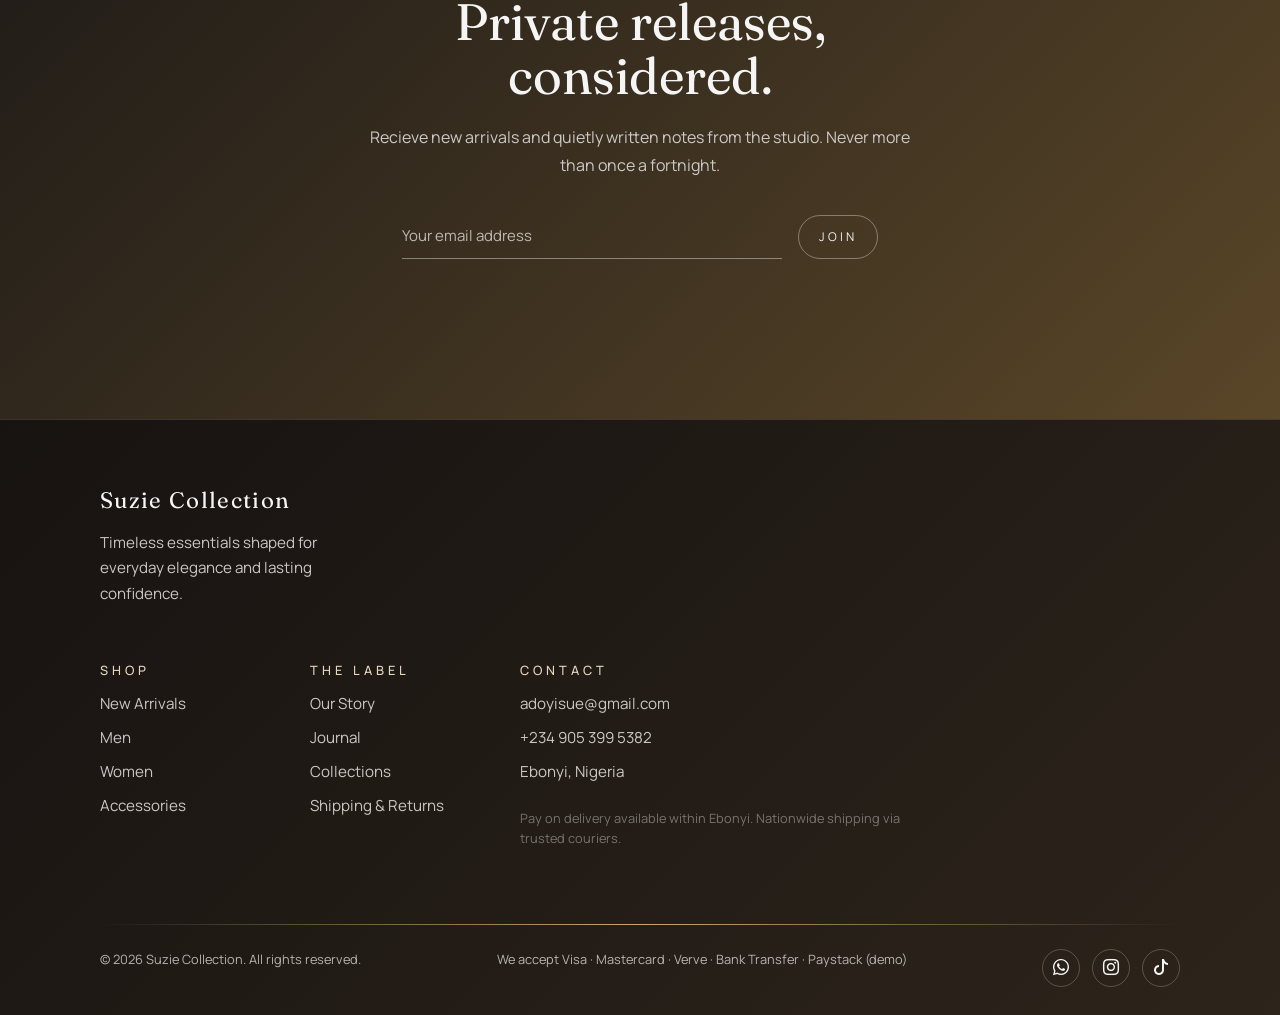
==== commit 398dbb4b: "Shop Page Completion" ====
--- a/index.html
+++ b/index.html
@@ -5,9 +5,11 @@
     <meta charset="UTF-8">
     <meta name="theme-color" content="#413421">
     <meta name="viewport" content="width=device-width, initial-scale=1.0">
-    <meta name="description" content="Shop stylish clothing and apparel for men, women, and kids. Discover everyday essentials, trend-led fashion, and quality pieces for every season.">
-    <meta name="keywords" content="clothing, apparel, fashion, online clothing store, men's clothing, women's clothing, kids clothing, trendy outfits, casual wear, seasonal fashion">
-    <title>Suzie Collections - Home</title>
+    <meta name="description"
+        content="Shop stylish clothing and apparel for men, women, and kids. Discover everyday essentials, trend-led fashion, and quality pieces for every season.">
+    <meta name="keywords"
+        content="clothing, apparel, fashion, online clothing store, men's clothing, women's clothing, kids clothing, trendy outfits, casual wear, seasonal fashion">
+    <title>Suzie Collections - Timeless Pieces, modern confidence</title>
 
     <!-- Bootstrap 5 CSS -->
     <link href="https://cdn.jsdelivr.net/npm/bootstrap@5.3.8/dist/css/bootstrap.min.css" rel="stylesheet" />
@@ -60,7 +62,7 @@
         </div>
 
         <ul>
-            <li><a href="#"> Shop </a></li>
+            <li><a href="shop.html"> Shop </a></li>
             <li><a href="#">Collections</a></li>
             <li><a href="#">Journals</a></li>
             <li><a href="#" class="about">About</a></li>
@@ -848,13 +850,6 @@
 
         <!-- Footer Section -->
 
-
-
-
-
-
-
-
         <footer class="footer">
 
             <div class="footer-top">
@@ -921,7 +916,9 @@
         <div class="offcanvas offcanvas-start" id="menu">
             <div class="offcanvas-header">
                 <div class="offcanvas-title">
-                    Suzie Collection
+                    <a href="index.html">
+                        Suzie Collection
+                    </a>
                 </div>
                 <button class="offcanvas-close" type="button" data-bs-dismiss="offcanvas" aria-label="Close navigation">
                     <i class="bi bi-chevron-left"></i>
@@ -930,7 +927,7 @@
 
             <div class="offcanvas-body">
                 <div class="nav-1" id="nav-1">
-                    <a href="#">
+                    <a href="shop.html">
                         <i class="bi bi-bag"></i>
                         <span>Shop</span>
                     </a>
@@ -989,38 +986,8 @@
                         <span>Contact Mail</span>
                     </a>
                 </div>
-
-
-                <!-- <div class="second-body">
-                    <div class="nav-2">
-                        <a href="#" class="me-3">
-                            Shipping Returns
-                        </a>
-                    </div>
-
-                    <div class="nav-2">
-                        <a href="#" class="me-3">
-                           Payment on Delivery
-                        </a>
-                    </div>
-
-                    <div class="nav-2">
-                        <a href="#" class="me-3">
-                            Contact
-                        </a>
-                    </div>
-                </div> -->
-
-
-
-            </div>
-
-
-        </div>
-
-
-
-
+            </div>
+        </div>
 
 
 
--- a/comeback/css/style.css
+++ b/comeback/css/style.css
@@ -135,7 +135,7 @@
 }
 
 main {
-  background: url("../../images/hero-img.png") center/cover no-repeat;
+  background: url("../../images/hero-img.jpg") center/cover no-repeat;
   min-height: 100vh;
   width: 100%;
   -webkit-transition: all 0.7s ease;
@@ -143,7 +143,7 @@
   position: relative;
 }
 main:hover {
-  background: url("../../images/hero-img2.png") center/cover no-repeat;
+  background: url("../../images/hero-img2.jpg") center/cover no-repeat;
   min-height: 100vh;
   width: 100%;
   position: relative;
@@ -384,16 +384,16 @@
   -o-object-fit: cover;
      object-fit: cover;
   cursor: pointer;
-  background: url("../../images/shirt category image.png") center/cover no-repeat;
+  background: url("../../images/shirt category image-1.jpg") center/cover no-repeat;
 }
 .product-container .product-image2, .product-container2 .product-image2 {
-  background: url("../../images/trousers category image.png") center/cover no-repeat;
+  background: url("../../images/trousers category image.jpg") center/cover no-repeat;
 }
 .product-container .product-image3, .product-container2 .product-image3 {
-  background: url("../../images/night wears image.png") center/cover no-repeat;
+  background: url("../../images/night wears image.jpg") center/cover no-repeat;
 }
 .product-container .product-image4, .product-container2 .product-image4 {
-  background: url("../../images/baggy Jeans image.png") center/cover no-repeat;
+  background: url("../../images/baggy Jeans image.jpg") center/cover no-repeat;
 }
 .product-container .product-card:hover .product-image, .product-container2 .product-card:hover .product-image,
 .product-container .product-card2:hover .product-image2,
@@ -534,25 +534,25 @@
   -o-object-fit: cover;
      object-fit: cover;
   cursor: pointer;
-  background: url("../../images/maxi gowns image.png") center/cover no-repeat;
+  background: url("../../images/maxi gowns image.jpg") center/cover no-repeat;
 }
 .product-container2 .img-wrapper-1 .product-image-2,
 .product-container2 .img-wrapper-2 .product-image-2,
 .product-container2 .img-wrapper-3 .product-image-2,
 .product-container2 .img-wrapper-4 .product-image-2 {
-  background: url("../../images/jogger wears image.png") center/cover no-repeat;
+  background: url("../../images/jogger wears image.jpg") center/cover no-repeat;
 }
 .product-container2 .img-wrapper-1 .product-image-3,
 .product-container2 .img-wrapper-2 .product-image-3,
 .product-container2 .img-wrapper-3 .product-image-3,
 .product-container2 .img-wrapper-4 .product-image-3 {
-  background: url("../../images/tote bags image.png") center/cover no-repeat;
+  background: url("../../images/tote bags image.jpg") center/cover no-repeat;
 }
 .product-container2 .img-wrapper-1 .product-image-4,
 .product-container2 .img-wrapper-2 .product-image-4,
 .product-container2 .img-wrapper-3 .product-image-4,
 .product-container2 .img-wrapper-4 .product-image-4 {
-  background: url("../../images/jewelry image.png") center/cover no-repeat;
+  background: url("../../images/jewelry image.jpg") center/cover no-repeat;
 }
 .product-container2 .product-card-1:hover .product-image-1 {
   -webkit-transform: scale(1.08);
@@ -827,16 +827,16 @@
   -o-object-fit: cover;
      object-fit: cover;
   cursor: pointer;
-  background: url("../../images/recently added 1.png") center/cover no-repeat;
+  background: url("../../images/recently added 1.jpg") center/cover no-repeat;
 }
 .recently-added-container .recently-added-image-2 {
-  background: url("../../images/recently added 2.png") center/cover no-repeat;
+  background: url("../../images/recently added 2.jpg") center/cover no-repeat;
 }
 .recently-added-container .recently-added-image-3 {
-  background: url("../../images/recently added 3.png") center/cover no-repeat;
+  background: url("../../images/recently added 3.jpg") center/cover no-repeat;
 }
 .recently-added-container .recently-added-image-4 {
-  background: url("../../images/recently added 4.png") center/cover no-repeat;
+  background: url("../../images/recently added 4.jpg") center/cover no-repeat;
 }
 .recently-added-container .recently-added-card:hover .recently-added-image, .recently-added-container .recently-added-card-2:hover .recently-added-image, .recently-added-container .recently-added-card-3:hover .recently-added-image, .recently-added-container .recently-added-card-4:hover .recently-added-image,
 .recently-added-container .recently-added-card:hover .recently-added-image-2,
@@ -913,7 +913,7 @@
   min-height: 84vh;
   width: 92%;
   max-width: 540px;
-  background: url("../../images/about us image.png") center/cover no-repeat;
+  background: url("../../images/about us image.jpg") center/cover no-repeat;
   overflow: hidden;
   -webkit-box-shadow: 0 20px 45px rgba(28, 25, 23, 0.14);
           box-shadow: 0 20px 45px rgba(28, 25, 23, 0.14);
@@ -980,7 +980,7 @@
   width: 100%;
   -webkit-transition: all 0.5s ease;
   transition: all 0.5s ease;
-  background: url("../../images/whole image background.png") center/cover no-repeat;
+  background: url("../../images/whole image background.jpg") center/cover no-repeat;
 }
 .image-background-container .image-background:hover {
   background: url("../../images/whole image background 2.png") center/cover no-repeat;
@@ -1041,7 +1041,7 @@
 .procedures-container .rituals-image {
   height: 55vh;
   width: 35%;
-  background: url("../../images/rituals image.png") center/cover no-repeat;
+  background: url("../../images/rituals image.jpg") center/cover no-repeat;
 }
 .procedures-container .rituals-image-container2 {
   width: 50%;
@@ -1054,16 +1054,16 @@
   position: relative;
   height: 100%;
   width: 100%;
-  background: url("../../images/step 1 shop.png") top/cover no-repeat;
+  background: url("../../images/step 1 shop.jpg") top/cover no-repeat;
 }
 .procedures-container .rituals-image-container2 .rituals-image-2 {
-  background: url("../../images/step 2 get ready.png") top/cover no-repeat;
+  background: url("../../images/step 2 get ready.jpg") top/cover no-repeat;
 }
 .procedures-container .rituals-image-container2 .rituals-image-3 {
-  background: url("../../images/step 3 materials.png") top/cover no-repeat;
+  background: url("../../images/step 3 materials.jpg") top/cover no-repeat;
 }
 .procedures-container .rituals-image-container2 .rituals-image-4 {
-  background: url("../../images/step 4 accessories.png") top/cover no-repeat;
+  background: url("../../images/step 4 accessories.jpg") top/cover no-repeat;
 }
 .procedures-container .rituals-image-container2 .rituals-text-overlay {
   inset: 0;
@@ -1206,13 +1206,13 @@
           transform: scale(1.04);
 }
 .most-picked-overall .most-picked-card .most-picked-image-wrapper .most-picked-image-1 {
-  background-image: url("../../images/most picked 1.png");
+  background-image: url("../../images/most picked 1.jpg");
 }
 .most-picked-overall .most-picked-card .most-picked-image-wrapper .most-picked-image-2 {
-  background-image: url("../../images/recently added 3.png");
+  background-image: url("../../images/recently added 3.jpg");
 }
 .most-picked-overall .most-picked-card .most-picked-image-wrapper .most-picked-image-3 {
-  background-image: url("../../images/jewelry image.png");
+  background-image: url("../../images/jewelry image.jpg");
 }
 .most-picked-overall .most-picked-card .most-picked-image-wrapper .most-picked-overlay {
   position: absolute;
@@ -1828,6 +1828,13 @@
     letter-spacing: 0.2rem;
     font-size: 0.95rem;
     font-weight: 700;
+  }
+  .offcanvas .offcanvas-header .offcanvas-title a {
+    text-decoration: none;
+    background: linear-gradient(135deg, #1C1917 0%, #5a4628 100%);
+    -webkit-background-clip: text;
+            background-clip: text;
+    color: transparent;
   }
   .offcanvas .offcanvas-header .offcanvas-close {
     width: 40px;
@@ -2011,6 +2018,20 @@
   .header #menu-icon {
     font-size: 28px;
     cursor: pointer;
+  }
+  main {
+    background: url("../../images/hero-img2.jpg") center/cover no-repeat;
+    min-height: 100vh;
+    width: 100%;
+    -webkit-transition: all 0.7s ease;
+    transition: all 0.7s ease;
+    position: relative;
+  }
+  main:hover {
+    background: url("../../images/hero-img.jpg") center/cover no-repeat;
+    min-height: 100vh;
+    width: 100%;
+    position: relative;
   }
   main .scroll-top-btn {
     position: fixed;
@@ -2440,7 +2461,7 @@
   .procedures-container .rituals-image {
     height: 55vh;
     width: 90%;
-    background: url("../../images/rituals image.png") center/cover no-repeat;
+    background: url("../../images/rituals image.jpg") center/cover no-repeat;
   }
   .procedures-container .rituals-image-container2 {
     width: 90%;
